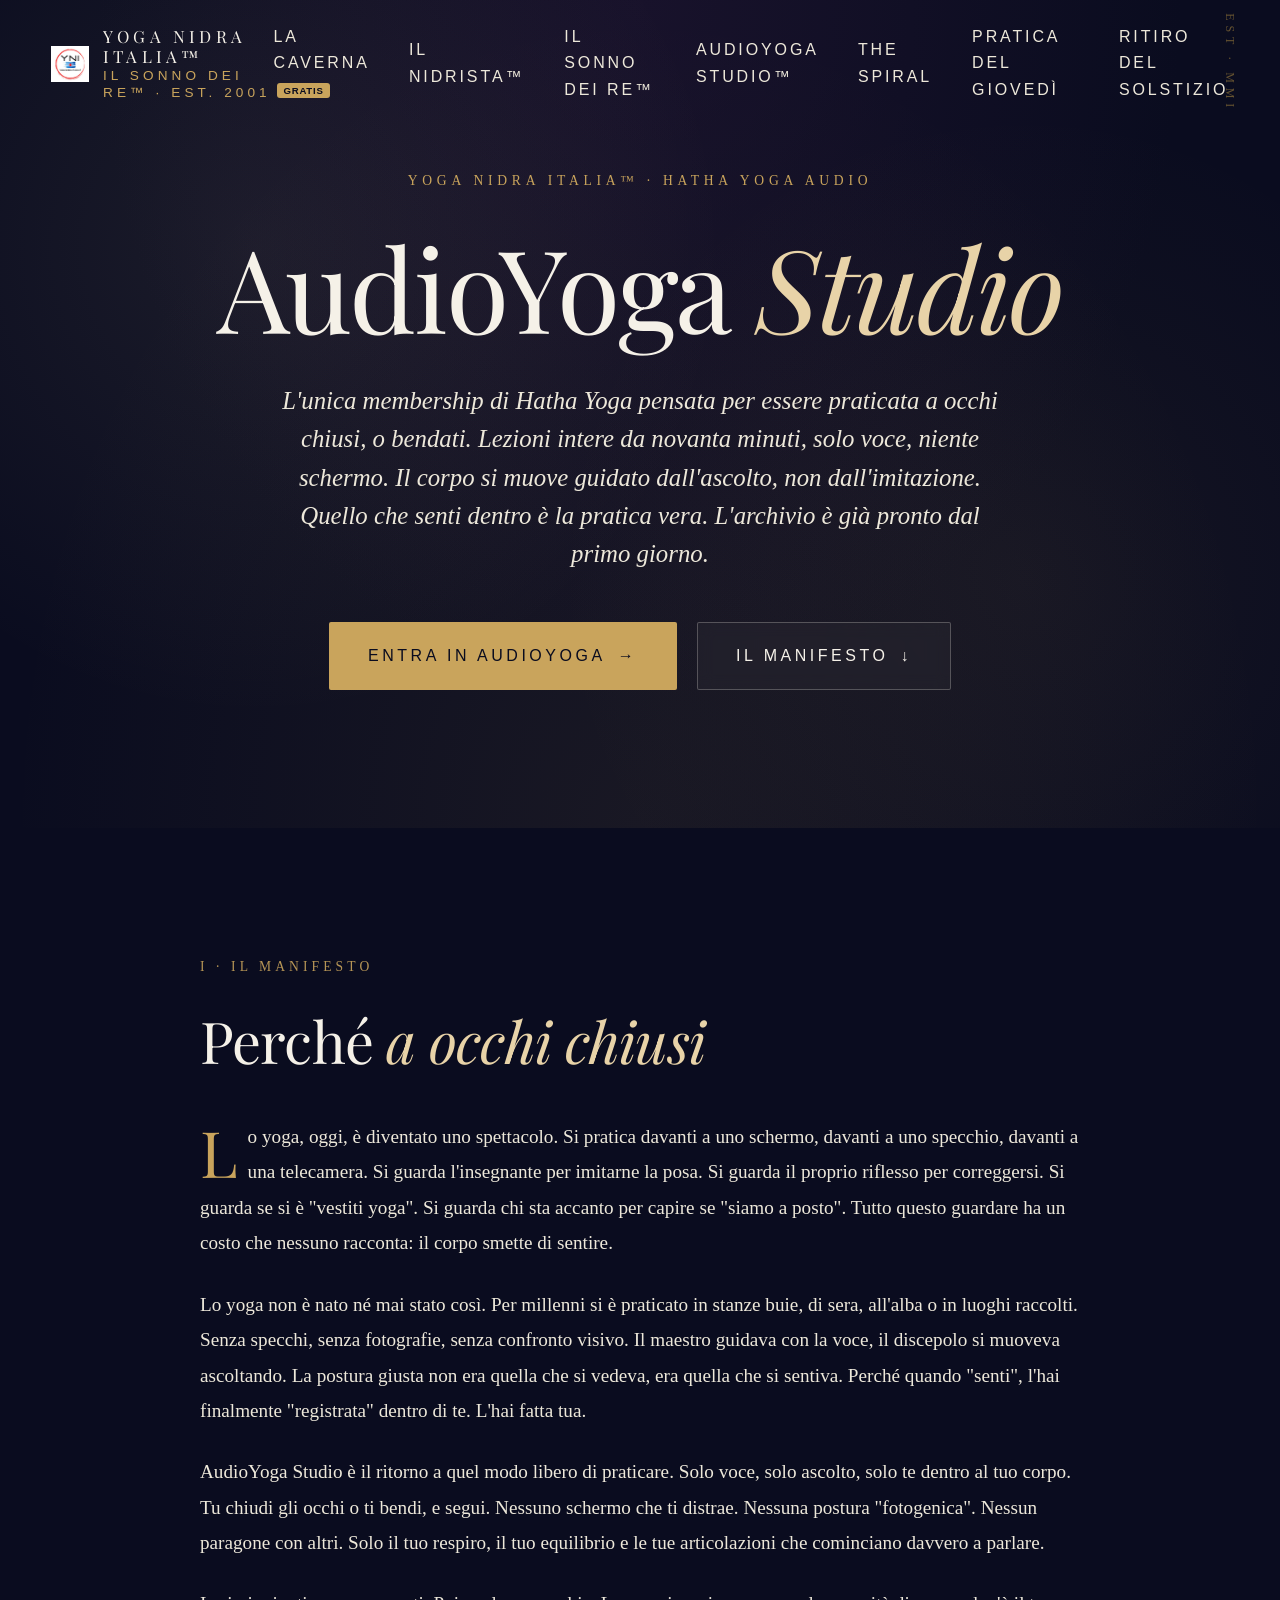
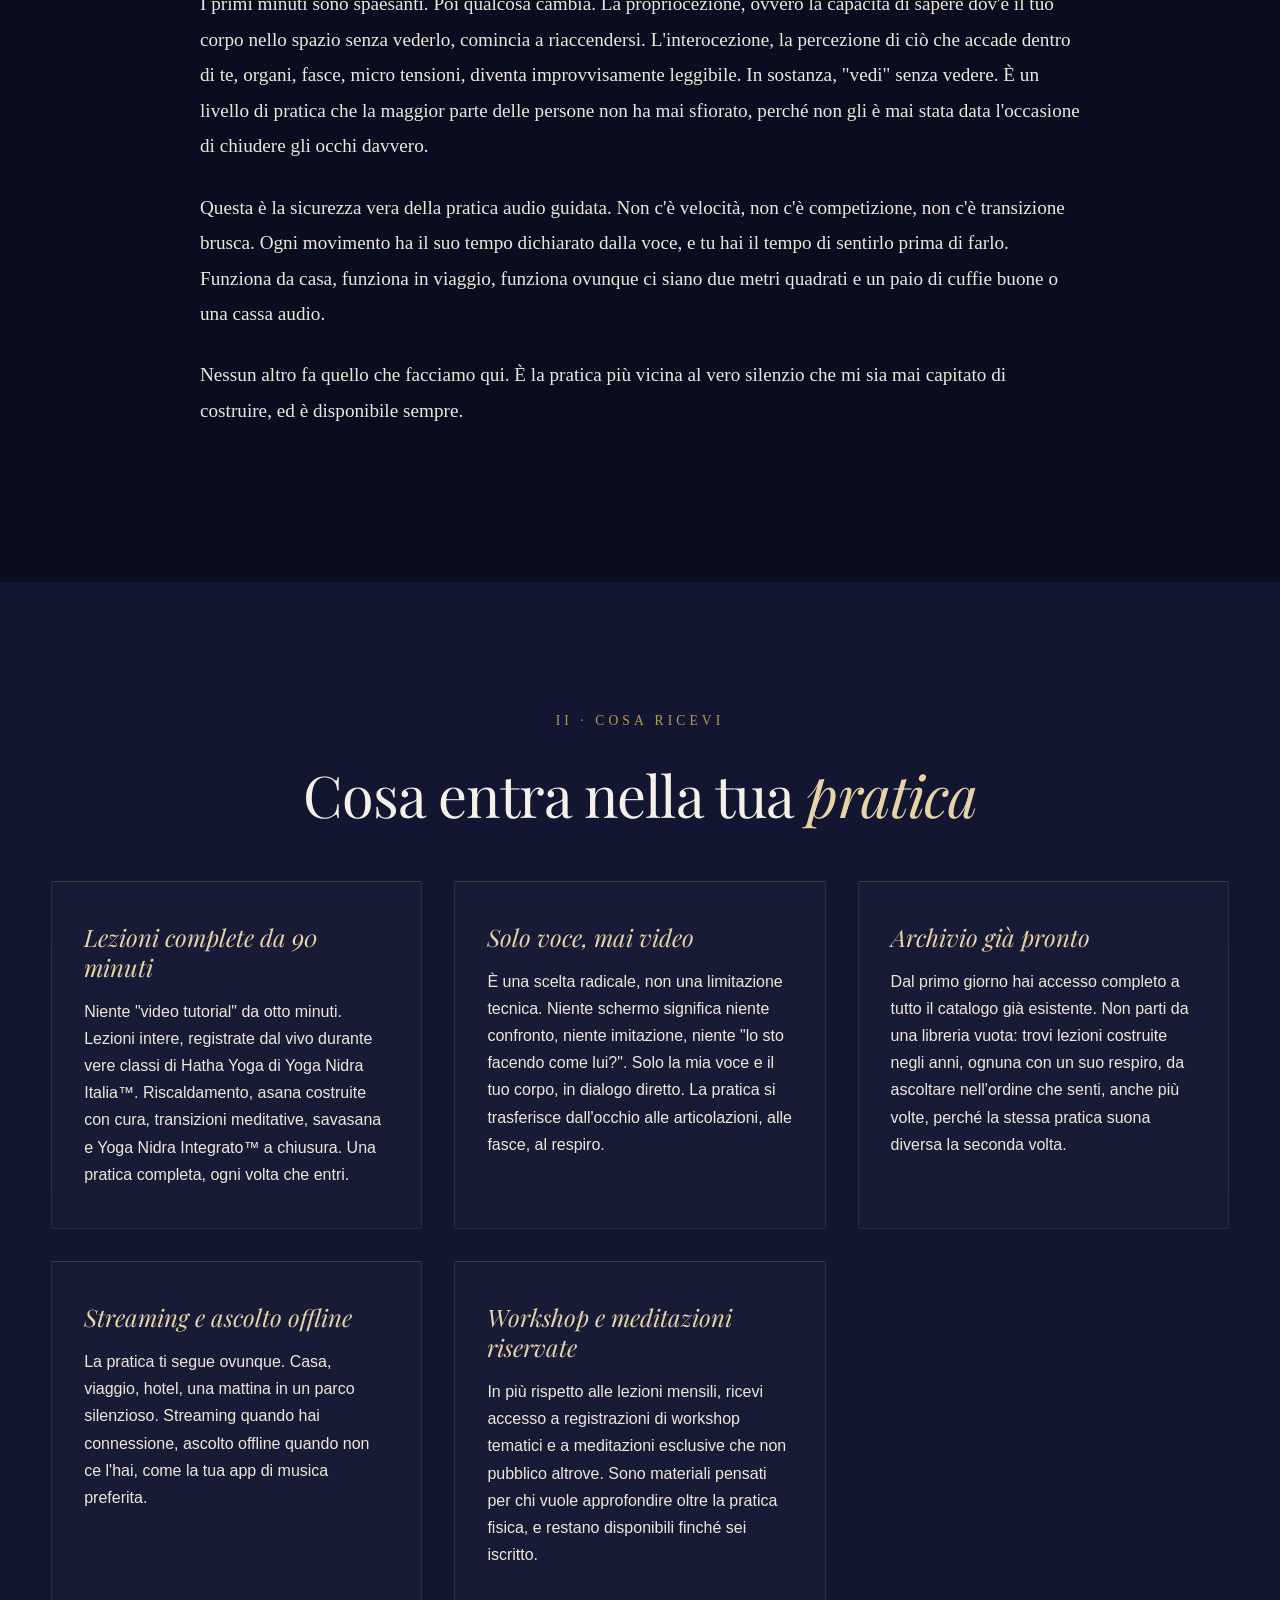
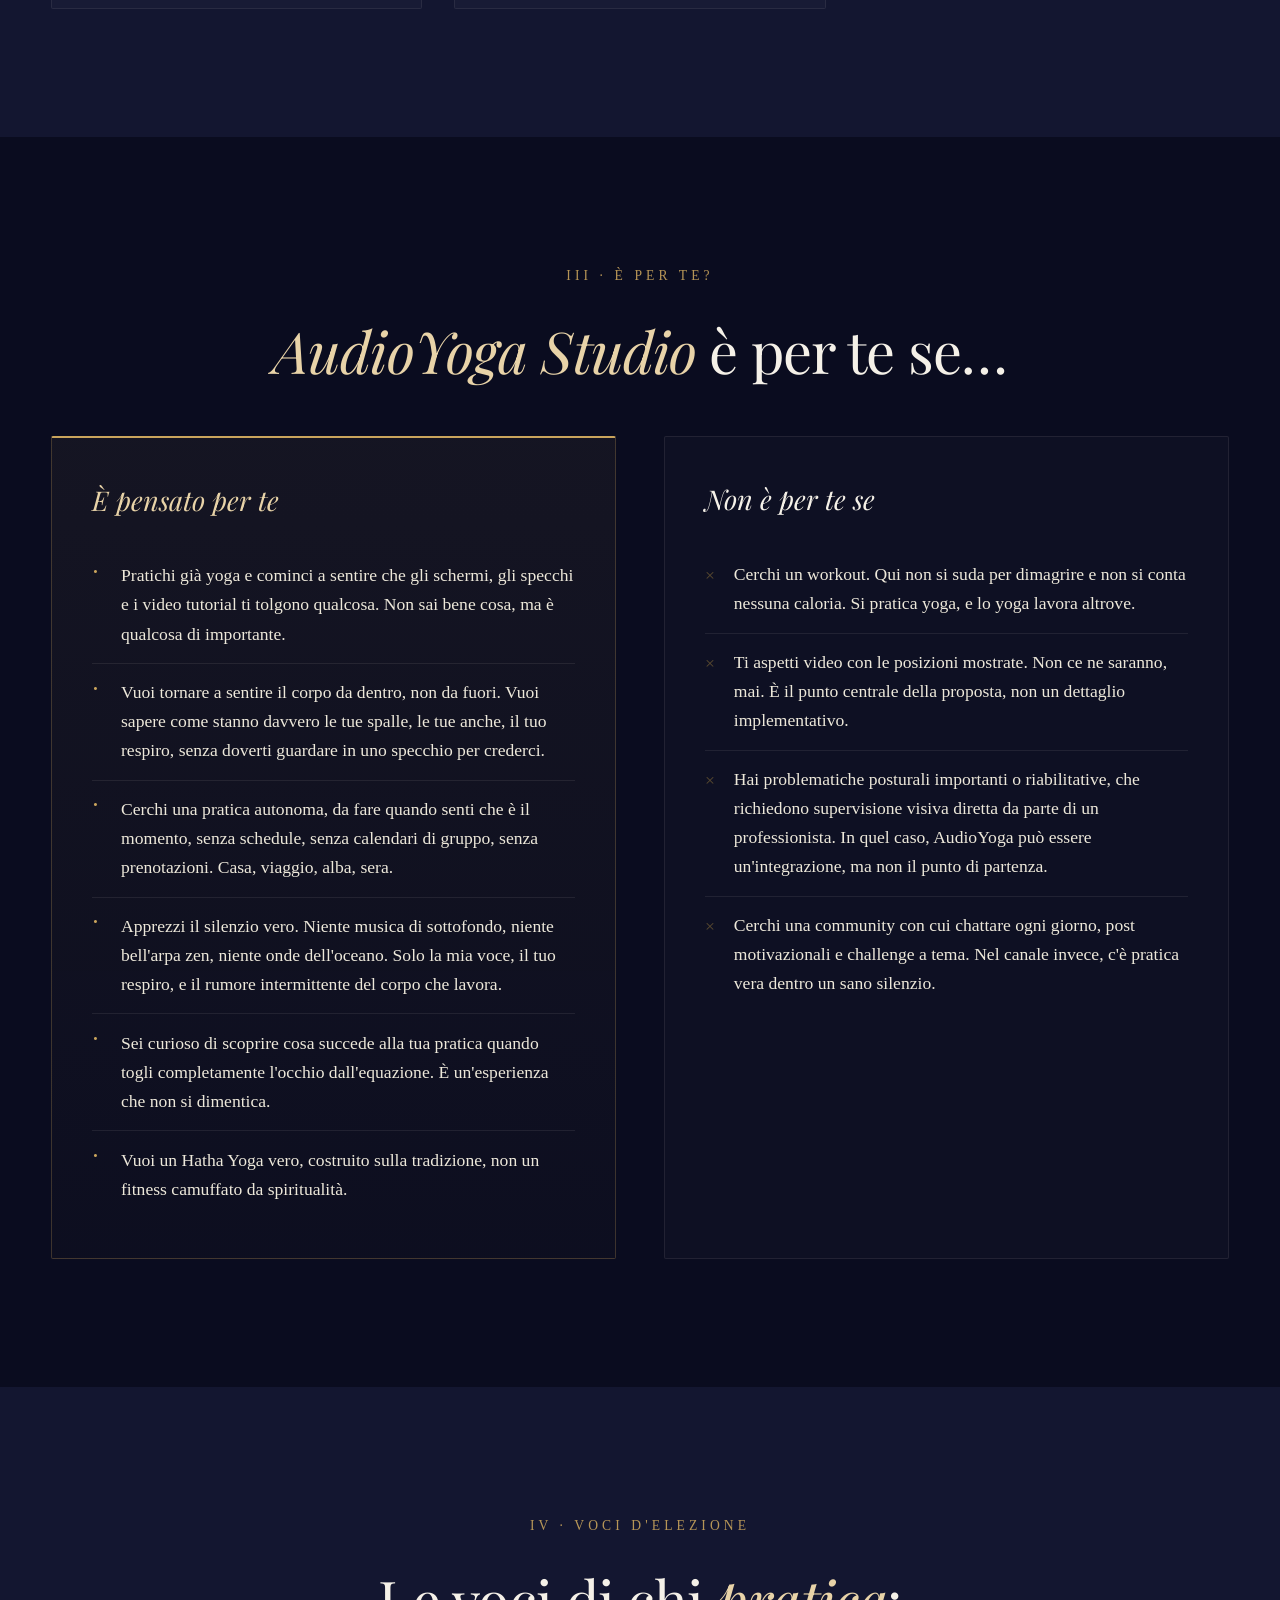
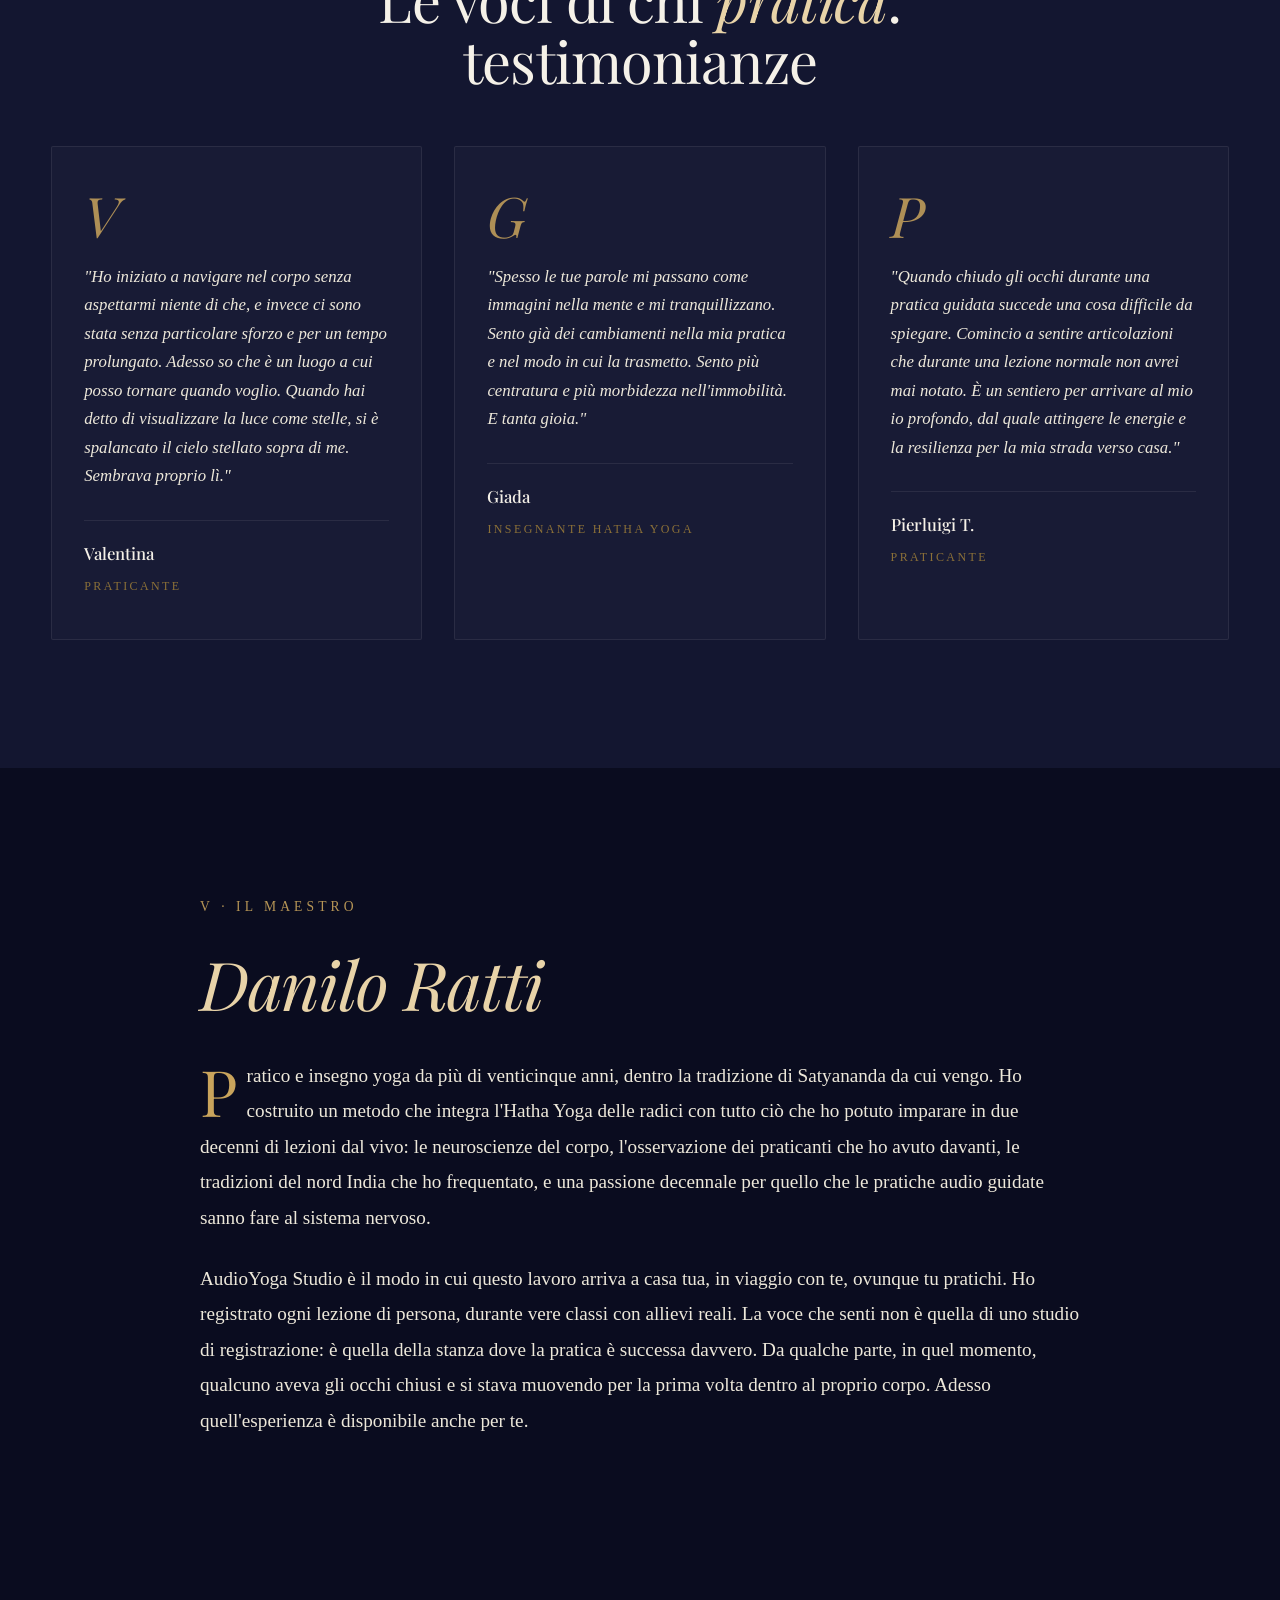
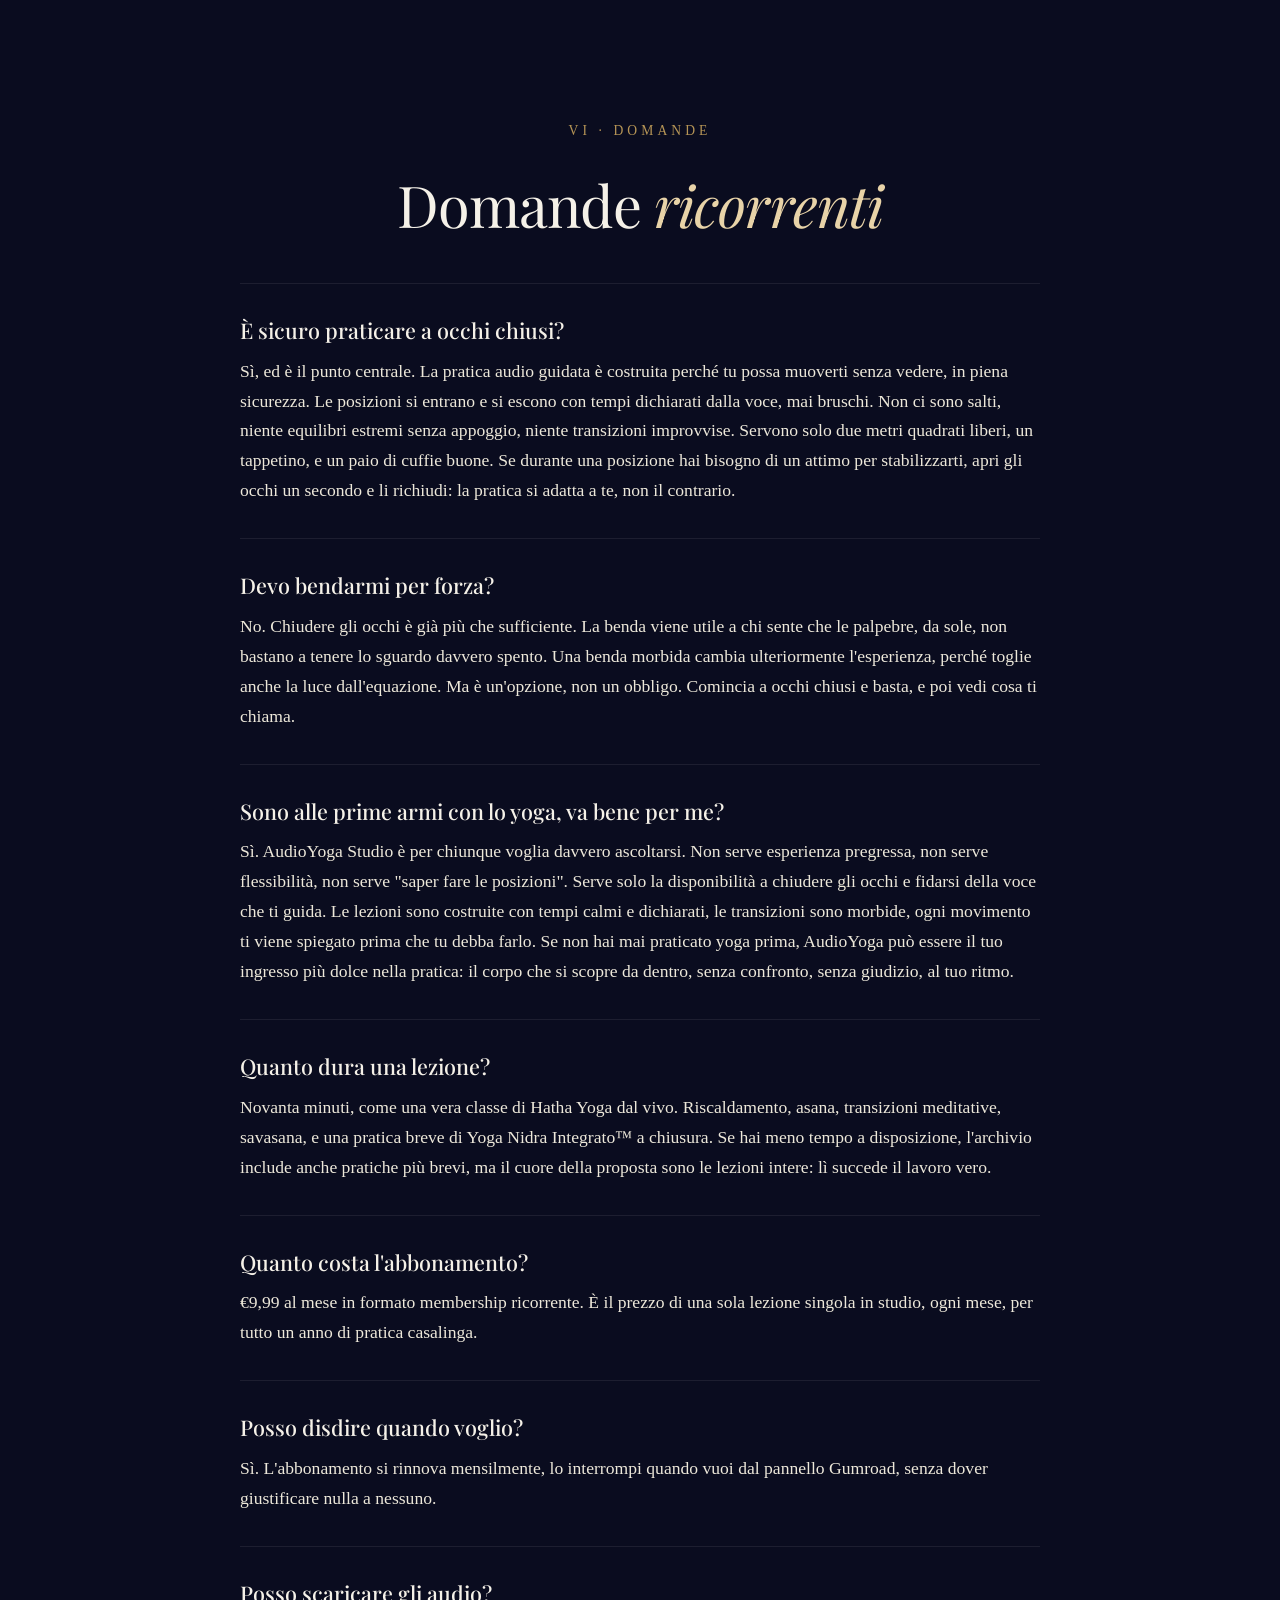
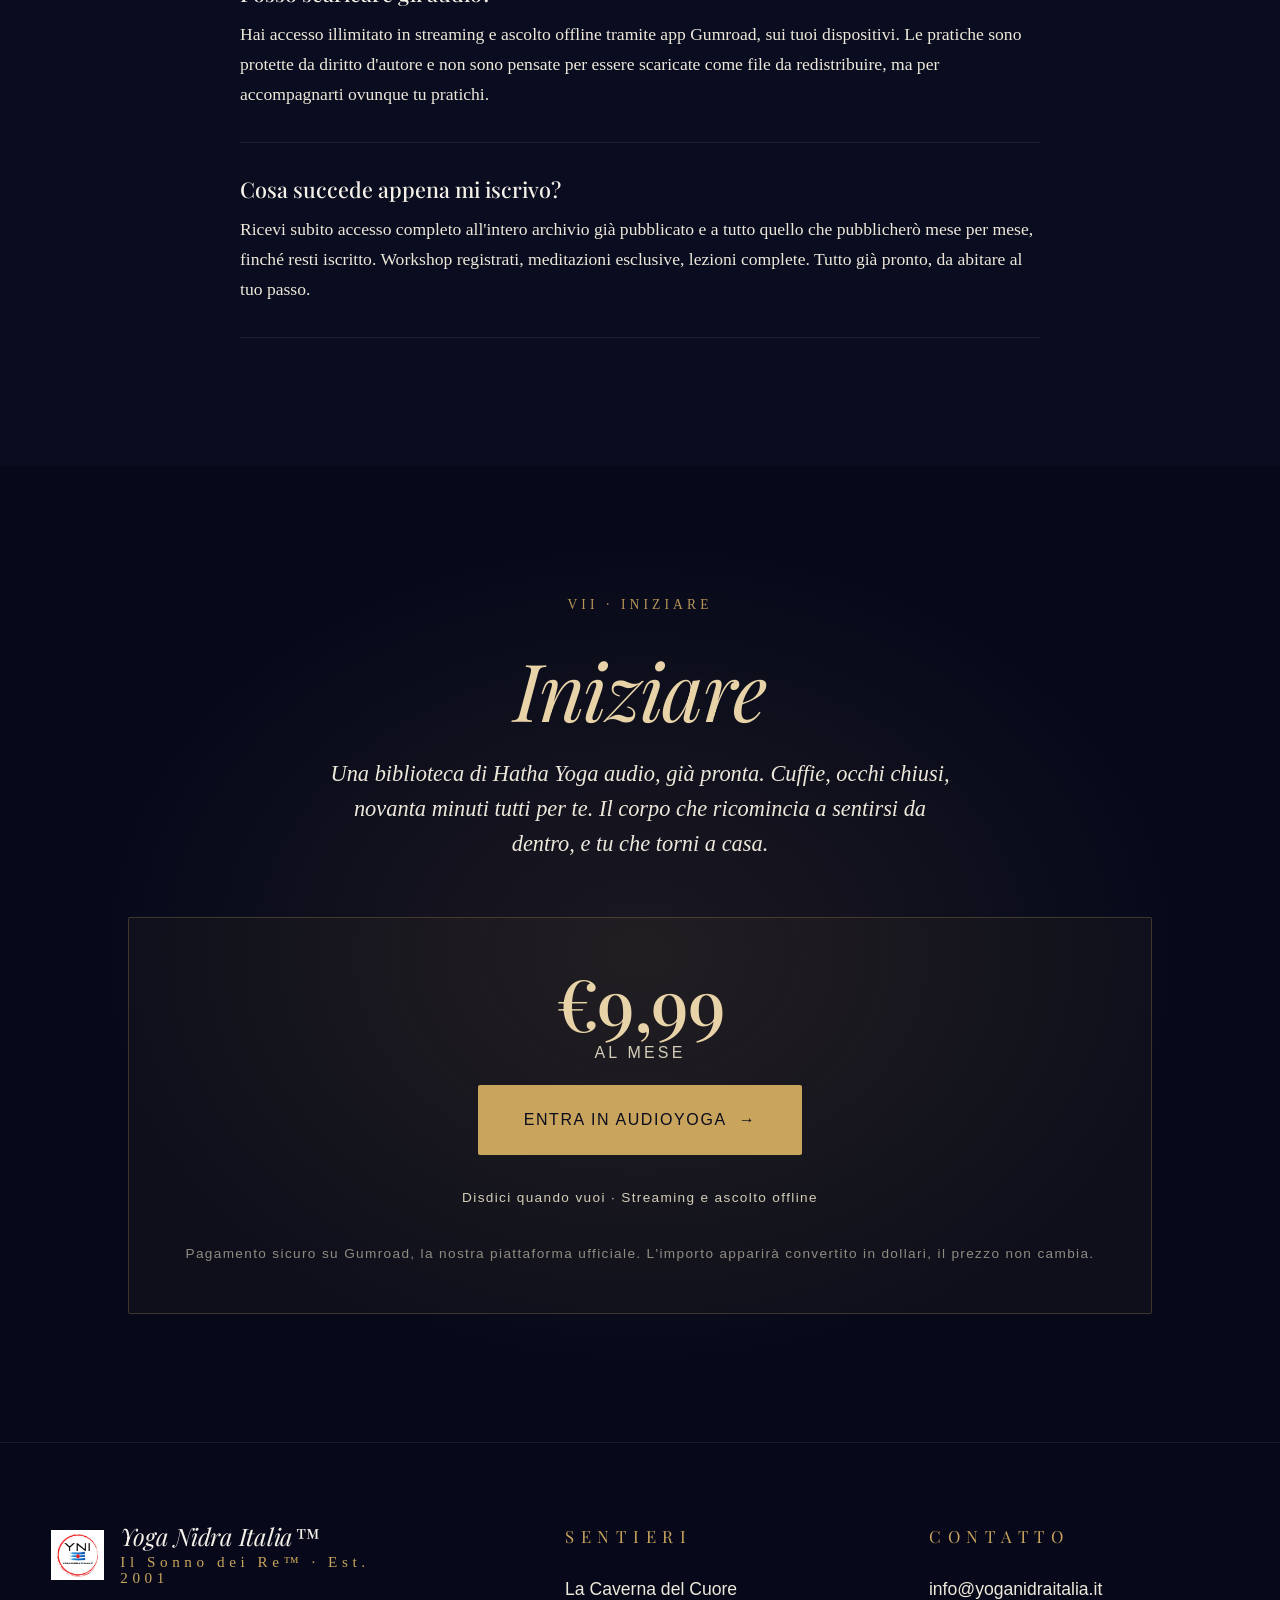
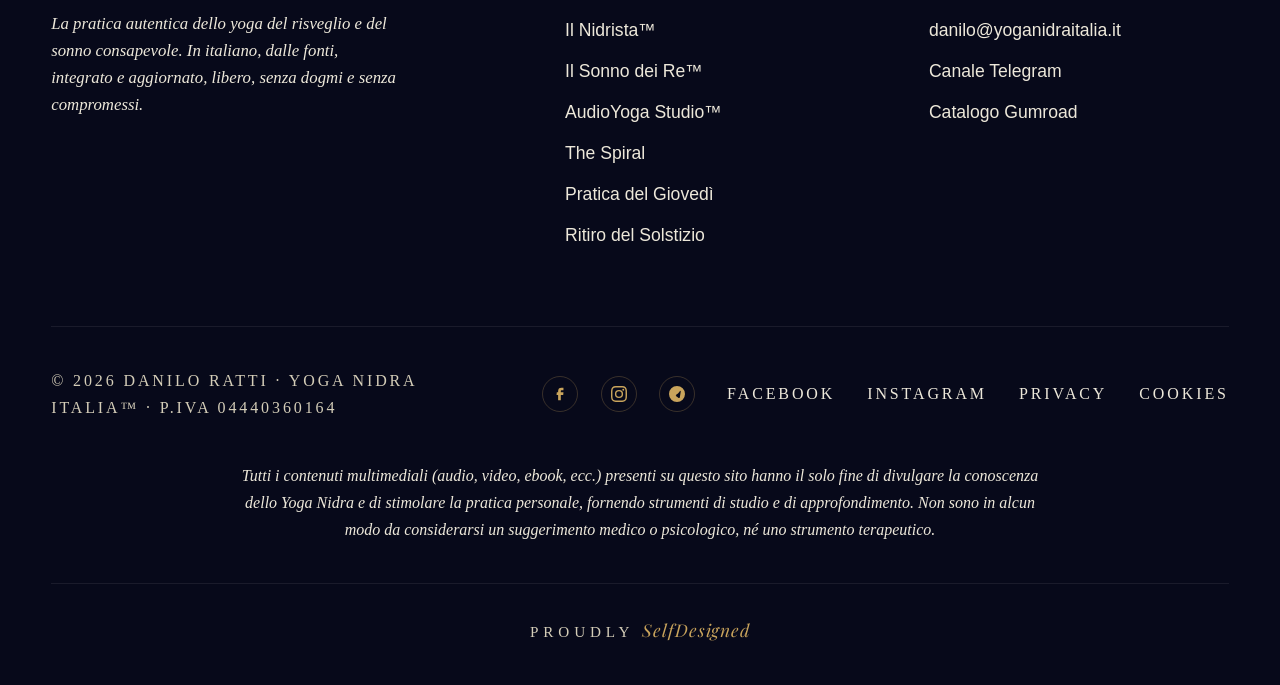
==== audioyoga-studio.html @ 7e9ce7f7 "Importa il sito Yoga Nidra Italia esistente nel repository Aggiunge le 10 pagine HTML, immagini, fon" ====
<!DOCTYPE html>
<html lang="it">
<head>
<meta charset="UTF-8">
<meta name="viewport" content="width=device-width, initial-scale=1.0">
<link rel="stylesheet" href="/fonts/fonts.css">
<link rel="stylesheet" href="/assets/cookieconsent/cookieconsent.css">
<link rel="stylesheet" href="/assets/cookieconsent/cc-branding.css">
<title>AudioYoga Studio · Hatha Yoga a occhi chiusi · Yoga Nidra Italia™</title>
<meta name="description" content="AudioYoga Studio è la membership audio di Hatha Yoga di Yoga Nidra Italia™. Pratica completa di 90 minuti, da fare a occhi chiusi o bendato, con la sola voce di Danilo Ratti a guidarti. €9,99 al mese, disdici quando vuoi. Archivio crescente, ascolto offline.">
<link rel="icon" type="image/png" href="images/logo.png">
<link href="https://fonts.googleapis.com/css2?family=Playfair+Display:ital,wght@0,400;0,500;0,600;0,700;1,400;1,500&family=Manrope:wght@300;400;500;600&display=swap" rel="stylesheet">
<style>
:root {
  --bg-deep: #07091a;
  --bg-base: #0a0c1f;
  --bg-elevated: #131630;
  --bg-card: #181b35;
  --gold: #c9a45c;
  --gold-bright: #e8d3a8;
  --gold-deep: #8b7038;
  --purple-deep: #2d1b3d;
  --text-primary: #f5f1e8;
  --text-muted: #ede8da;
  --text-dim: #d4cdb8;
  --line: rgba(245, 241, 232, 0.08);
  --line-strong: rgba(201, 164, 92, 0.25);

  --font-display: 'Playfair Display', serif;
  --font-serif: 'Cormorant Garamond', serif;
  --font-body: 'Manrope', sans-serif;
  --font-label: 'Italiana', serif;

  --max-width: 1440px;
  --gutter: clamp(1.5rem, 4vw, 4rem);
}

* { margin: 0; padding: 0; box-sizing: border-box; }

html { scroll-behavior: smooth; -webkit-font-smoothing: antialiased; -moz-osx-font-smoothing: grayscale; }

body {
  font-family: var(--font-body);
  background: var(--bg-base);
  color: var(--text-primary);
  font-size: 17px;
  line-height: 1.65;
  overflow-x: hidden;
  font-weight: 300;
}

@media (max-width: 768px) {
  body { font-size: 17px; line-height: 1.7; }
}

::selection { background: var(--gold); color: var(--bg-base); }

img { max-width: 100%; display: block; }
a { color: inherit; text-decoration: none; }

/* ========== TYPOGRAPHY ========== */
.eyebrow {
  font-family: var(--font-label);
  font-size: 1.05rem;
  letter-spacing: 0.4em;
  text-transform: uppercase;
  color: var(--gold);
  font-weight: 400;
}

.display-xxl {
  font-family: var(--font-display);
  font-weight: 400;
  font-size: clamp(3rem, 9vw, 8rem);
  line-height: 0.95;
  letter-spacing: -0.02em;
}

.display-xl {
  font-family: var(--font-display);
  font-weight: 400;
  font-size: clamp(2.5rem, 6vw, 5.5rem);
  line-height: 1;
  letter-spacing: -0.015em;
}

.display-l {
  font-family: var(--font-display);
  font-weight: 400;
  font-size: clamp(2rem, 4.5vw, 3.75rem);
  line-height: 1.05;
  letter-spacing: -0.01em;
}

.serif-quote {
  font-family: var(--font-serif);
  font-weight: 300;
  font-style: italic;
  font-size: clamp(1.5rem, 3vw, 2.25rem);
  line-height: 1.4;
  letter-spacing: 0.005em;
}

.italic { font-style: italic; }

/* ========== NAV ========== */
.nav {
  position: fixed;
  top: 0; left: 0; right: 0;
  z-index: 100;
  padding: 1.5rem var(--gutter);
  display: flex;
  align-items: center;
  justify-content: space-between;
  transition: background 0.4s ease, backdrop-filter 0.4s ease, border-color 0.4s ease;
  border-bottom: 1px solid transparent;
}

.nav.scrolled {
  background: rgba(7, 9, 26, 0.8);
  backdrop-filter: blur(20px);
  -webkit-backdrop-filter: blur(20px);
  border-bottom-color: var(--line);
}

.nav-brand {
  display: flex;
  align-items: center;
  gap: 0.85rem;
}

.nav-brand img { height: 36px; width: auto; }

.nav-brand-text {
  font-family: var(--font-label);
  font-size: 1.05rem;
  letter-spacing: 0.25em;
  text-transform: uppercase;
  color: var(--text-primary);
  line-height: 1.2;
}

.nav-brand-text small {
  font-family: var(--font-body);
  font-size: 0.85rem;
  letter-spacing: 0.3em;
  color: var(--gold);
  display: block;
  margin-top: 2px;
}

.nav-links {
  display: flex;
  gap: 2.5rem;
  align-items: center;
}

.nav-links a {
  font-size: 1rem;
  letter-spacing: 0.18em;
  text-transform: uppercase;
  font-weight: 500;
  color: var(--text-muted);
  transition: color 0.3s ease;
  position: relative;
}

.nav-links a:hover { color: var(--gold); }

.nav-cta {
  font-family: var(--font-body);
  font-size: 1rem;
  letter-spacing: 0.18em;
  text-transform: uppercase;
  font-weight: 500;
  color: var(--bg-base);
  background: var(--gold);
  padding: 0.95rem 1.8rem;
  border-radius: 2px;
  transition: background 0.3s ease, transform 0.3s ease;
}

.nav-cta:hover { background: var(--gold-bright); transform: translateY(-1px); }

@media (max-width: 900px) {
  .nav-links { display: none; }
}

/* ========== HERO ========== */
.hero {
  position: relative;
  min-height: 100vh;
  display: flex;
  align-items: center;
  overflow: hidden;
}

.hero-bg {
  position: absolute;
  inset: 0;
  z-index: 0;
  background:
    radial-gradient(ellipse at 70% 30%, rgba(201, 164, 92, 0.10) 0%, transparent 55%),
    radial-gradient(ellipse at 20% 80%, rgba(139, 112, 56, 0.08) 0%, transparent 50%),
    linear-gradient(180deg, #07091a 0%, #0a0c1f 50%, #07091a 100%);
}

.hero-bg img {
  display: none;
}

.hero-bg::after {
  content: '';
  position: absolute;
  inset: 0;
  background:
    radial-gradient(circle at 50% 100%, rgba(7,9,26,0.4) 0%, transparent 70%);
}

.hero-noise {
  position: absolute;
  inset: 0;
  z-index: 1;
  opacity: 0.05;
  pointer-events: none;
  background-image: url("data:image/svg+xml,%3Csvg viewBox='0 0 200 200' xmlns='http://www.w3.org/2000/svg'%3E%3Cfilter id='noiseFilter'%3E%3CfeTurbulence type='fractalNoise' baseFrequency='0.85' numOctaves='3' stitchTiles='stitch'/%3E%3C/filter%3E%3Crect width='100%25' height='100%25' filter='url(%23noiseFilter)'/%3E%3C/svg%3E");
  mix-blend-mode: overlay;
}

.hero-content {
  position: relative;
  z-index: 2;
  width: 100%;
  max-width: var(--max-width);
  margin: 0 auto;
  padding: 0 var(--gutter);
  display: grid;
  grid-template-columns: 1fr;
  gap: 2rem;
}

.hero-meta {
  display: flex;
  align-items: center;
  gap: 1.5rem;
  margin-bottom: 1.5rem;
  animation: fadeUp 1s ease 0.3s both;
}

.hero-meta .eyebrow { color: var(--gold); }

.hero-meta-line {
  width: 60px;
  height: 1px;
  background: var(--gold);
}

.hero h1 {
  font-family: var(--font-display);
  font-weight: 400;
  font-size: clamp(2.75rem, 8.5vw, 7.5rem);
  line-height: 0.92;
  letter-spacing: -0.02em;
  color: var(--text-primary);
  max-width: 14ch;
  animation: fadeUp 1.1s ease 0.5s both;
}

.hero h1 em {
  font-family: var(--font-display);
  font-style: italic;
  font-weight: 400;
  color: var(--gold-bright);
}

.hero-tagline {
  font-family: var(--font-serif);
  font-style: italic;
  font-weight: 300;
  font-size: clamp(1.15rem, 2vw, 1.5rem);
  color: var(--text-muted);
  max-width: 38ch;
  margin-top: 2rem;
  line-height: 1.5;
  animation: fadeUp 1.1s ease 0.8s both;
}

.hero-actions {
  display: flex;
  gap: 1.25rem;
  margin-top: 3rem;
  flex-wrap: wrap;
  animation: fadeUp 1.1s ease 1.1s both;
}

.btn {
  display: inline-flex;
  align-items: center;
  gap: 0.75rem;
  padding: 1.25rem 2.4rem;
  font-family: var(--font-body);
  font-size: 1rem;
  letter-spacing: 0.22em;
  text-transform: uppercase;
  font-weight: 500;
  border: 1px solid transparent;
  border-radius: 2px;
  transition: all 0.4s cubic-bezier(0.4, 0, 0.2, 1);
  cursor: pointer;
}

.btn-primary {
  background: var(--gold);
  color: var(--bg-base);
}

.btn-primary:hover {
  background: var(--gold-bright);
  transform: translateY(-2px);
  box-shadow: 0 12px 30px -10px rgba(201, 164, 92, 0.5);
}

.btn-ghost {
  border-color: rgba(245, 241, 232, 0.25);
  color: var(--text-primary);
  background: rgba(245, 241, 232, 0.03);
  backdrop-filter: blur(8px);
}

.btn-ghost:hover {
  border-color: var(--gold);
  color: var(--gold);
  background: rgba(201, 164, 92, 0.05);
}

.btn .arrow { display: inline-block; transition: transform 0.3s ease; }
.btn:hover .arrow { transform: translateX(4px); }

.hero-scroll {
  position: absolute;
  bottom: 2rem;
  left: 50%;
  transform: translateX(-50%);
  z-index: 2;
  text-align: center;
  animation: fadeIn 1s ease 1.5s both;
}

.hero-scroll-text {
  font-family: var(--font-label);
  font-size: 1rem;
  letter-spacing: 0.4em;
  color: var(--text-dim);
  text-transform: uppercase;
  margin-bottom: 1rem;
}

.hero-scroll-line {
  width: 1px;
  height: 50px;
  margin: 0 auto;
  background: linear-gradient(180deg, var(--gold), transparent);
  animation: scrollLine 2s ease-in-out infinite;
}

@keyframes scrollLine {
  0%, 100% { transform: scaleY(1); transform-origin: top; }
  50% { transform: scaleY(0.3); transform-origin: top; }
}

.hero-corner-mark {
  position: absolute;
  top: 50%;
  right: var(--gutter);
  transform: translateY(-50%) rotate(90deg);
  transform-origin: right center;
  font-family: var(--font-label);
  font-size: 1rem;
  letter-spacing: 0.5em;
  color: var(--gold);
  text-transform: uppercase;
  opacity: 0.7;
  z-index: 2;
}

@media (max-width: 768px) {
  .hero-corner-mark { display: none; }
}

/* ========== ANIMATIONS ========== */
@keyframes fadeUp {
  from { opacity: 0; transform: translateY(30px); }
  to { opacity: 1; transform: translateY(0); }
}
@keyframes fadeIn {
  from { opacity: 0; }
  to { opacity: 1; }
}

.reveal { opacity: 0; transform: translateY(40px); transition: opacity 1s ease, transform 1s ease; }
.reveal.visible { opacity: 1; transform: translateY(0); }

/* ========== SECTION BASE ========== */
section { padding: clamp(5rem, 10vw, 9rem) var(--gutter); position: relative; }
.container { max-width: var(--max-width); margin: 0 auto; }

.section-header {
  display: flex;
  align-items: baseline;
  justify-content: space-between;
  gap: 2rem;
  margin-bottom: clamp(3rem, 5vw, 5rem);
  flex-wrap: wrap;
}

.section-number {
  font-family: var(--font-label);
  font-size: 1.1rem;
  letter-spacing: 0.5em;
  color: var(--gold);
  text-transform: uppercase;
}

/* ========== MANIFESTO ========== */
.manifesto {
  background: var(--bg-base);
  position: relative;
}

.manifesto::before {
  content: '';
  position: absolute;
  top: 0;
  left: var(--gutter);
  right: var(--gutter);
  height: 1px;
  background: var(--line);
}

.manifesto-grid {
  display: grid;
  grid-template-columns: 1fr 2fr;
  gap: 4rem;
  align-items: start;
}

.manifesto-meta {
  position: sticky;
  top: 6rem;
}

.manifesto-meta .eyebrow { display: block; margin-bottom: 1.5rem; }

.manifesto-meta-title {
  font-family: var(--font-serif);
  font-style: italic;
  font-weight: 300;
  font-size: 1.25rem;
  color: var(--text-muted);
  line-height: 1.5;
}

.manifesto-text p {
  font-family: var(--font-display);
  font-weight: 400;
  font-size: clamp(1.5rem, 3vw, 2.5rem);
  line-height: 1.3;
  letter-spacing: -0.005em;
  margin-bottom: 1.5em;
  color: var(--text-primary);
}

.manifesto-text p em {
  font-style: italic;
  color: var(--gold-bright);
}

.manifesto-text p:last-child { margin-bottom: 0; }

.manifesto-attribution {
  margin-top: 3rem;
  display: flex;
  align-items: center;
  gap: 1rem;
}

.manifesto-attribution-line {
  width: 40px;
  height: 1px;
  background: var(--gold);
}

.manifesto-attribution-text {
  font-family: var(--font-label);
  font-size: 1.05rem;
  letter-spacing: 0.3em;
  text-transform: uppercase;
  color: var(--text-muted);
}

@media (max-width: 900px) {
  .manifesto-grid { grid-template-columns: 1fr; gap: 2rem; }
  .manifesto-meta { position: static; }
}

/* ========== NUMBERS ========== */
.numbers {
  background: linear-gradient(180deg, var(--bg-base) 0%, var(--bg-deep) 100%);
  padding-top: clamp(3rem, 6vw, 5rem);
  padding-bottom: clamp(3rem, 6vw, 5rem);
}

.numbers-grid {
  display: grid;
  grid-template-columns: repeat(4, 1fr);
  gap: 0;
  border-top: 1px solid var(--line);
  border-bottom: 1px solid var(--line);
}

.number-cell {
  padding: 3rem 1.5rem;
  text-align: center;
  border-right: 1px solid var(--line);
  position: relative;
  transition: background 0.4s ease;
}

.number-cell:last-child { border-right: none; }
.number-cell:hover { background: rgba(201, 164, 92, 0.03); }

.number-value {
  font-family: var(--font-display);
  font-weight: 400;
  font-size: clamp(2.5rem, 5vw, 4rem);
  line-height: 1;
  color: var(--gold-bright);
  margin-bottom: 0.75rem;
  letter-spacing: -0.02em;
}

.number-value sup {
  font-size: 0.4em;
  vertical-align: super;
  color: var(--gold);
  font-style: italic;
}

.number-label {
  font-family: var(--font-label);
  font-size: 2.1rem;
  letter-spacing: 0.15em;
  text-transform: uppercase;
  color: var(--text-muted);
  line-height: 1.2;
}

@media (max-width: 768px) {
  .numbers-grid { grid-template-columns: repeat(2, 1fr); }
  .number-cell:nth-child(2) { border-right: none; }
  .number-cell:nth-child(1), .number-cell:nth-child(2) { border-bottom: 1px solid var(--line); }
}

/* ========== GALLERY BENTO ========== */
.gallery {
  background: var(--bg-deep);
}

.gallery-grid {
  display: grid;
  grid-template-columns: repeat(6, 1fr);
  grid-auto-rows: 220px;
  gap: 1rem;
}

.gallery-item {
  position: relative;
  overflow: hidden;
  background: var(--bg-elevated);
  cursor: pointer;
  transition: transform 0.6s cubic-bezier(0.16, 1, 0.3, 1);
}

.gallery-item img {
  width: 100%;
  height: 100%;
  object-fit: cover;
  object-position: center 35%;
  transition: transform 1s cubic-bezier(0.16, 1, 0.3, 1), filter 0.6s ease;
  filter: grayscale(40%) brightness(0.85);
}

.gallery-item::after {
  content: '';
  position: absolute;
  inset: 0;
  background: linear-gradient(180deg, transparent 50%, rgba(7,9,26,0.6) 100%);
  opacity: 0.5;
  transition: opacity 0.5s ease;
}

.gallery-item:hover img {
  transform: scale(1.08);
  filter: grayscale(0%) brightness(1);
}

.gallery-item:hover::after { opacity: 0; }

.gallery-item-1 { grid-column: span 4; grid-row: span 2; }
.gallery-item-2 { grid-column: span 2; grid-row: span 1; }
.gallery-item-3 { grid-column: span 2; grid-row: span 1; }
.gallery-item-4 { grid-column: span 2; grid-row: span 2; }
.gallery-item-5 { grid-column: span 2; grid-row: span 1; }
.gallery-item-6 { grid-column: span 2; grid-row: span 1; }

.gallery-caption {
  position: absolute;
  bottom: 1.5rem;
  left: 1.5rem;
  z-index: 2;
  font-family: var(--font-label);
  font-size: 1rem;
  letter-spacing: 0.4em;
  text-transform: uppercase;
  color: var(--gold-bright);
  opacity: 0;
  transform: translateY(10px);
  transition: opacity 0.5s ease, transform 0.5s ease;
}

.gallery-item:hover .gallery-caption { opacity: 1; transform: translateY(0); }

@media (max-width: 900px) {
  .gallery-grid { grid-template-columns: repeat(2, 1fr); grid-auto-rows: 180px; }
  .gallery-item-1 { grid-column: span 2; grid-row: span 2; }
  .gallery-item-2, .gallery-item-3, .gallery-item-4, .gallery-item-5, .gallery-item-6 { grid-column: span 1; grid-row: span 1; }
}

/* ========== SENTIERI (Products) ========== */
.sentieri {
  background: var(--bg-base);
  position: relative;
}

.sentieri-intro {
  display: grid;
  grid-template-columns: 1fr 1fr;
  gap: 4rem;
  margin-bottom: 6rem;
  align-items: end;
}

.sentieri-intro h2 {
  font-family: var(--font-display);
  font-weight: 400;
  font-size: clamp(2.5rem, 5.5vw, 4.5rem);
  line-height: 1;
  letter-spacing: -0.015em;
}

.sentieri-intro h2 em {
  font-style: italic;
  color: var(--gold-bright);
}

.sentieri-intro-text {
  font-family: var(--font-serif);
  font-size: 1.15rem;
  font-weight: 300;
  font-style: italic;
  line-height: 1.6;
  color: var(--text-muted);
  max-width: 50ch;
}

@media (max-width: 900px) {
  .sentieri-intro { grid-template-columns: 1fr; gap: 2rem; }
}

.sentiero {
  display: grid;
  grid-template-columns: 1fr 1fr;
  gap: 4rem;
  margin-bottom: 5rem;
  align-items: center;
  padding: 3rem 0;
  border-top: 1px solid var(--line);
}

.sentiero:last-of-type { border-bottom: 1px solid var(--line); margin-bottom: 0; }

.sentiero.reverse { direction: rtl; }
.sentiero.reverse > * { direction: ltr; }

.sentiero-visual {
  position: relative;
  aspect-ratio: 4/3;
  overflow: hidden;
  background: var(--bg-elevated);
}

.sentiero-visual img {
  width: 100%;
  height: 100%;
  object-fit: cover;
  object-position: center 35%;
  filter: brightness(0.9) contrast(1.1);
  transition: transform 1s ease;
}

.sentiero:hover .sentiero-visual img { transform: scale(1.05); }

.sentiero-visual::before {
  content: '';
  position: absolute;
  inset: 0;
  background: linear-gradient(180deg, transparent 60%, rgba(7,9,26,0.3) 100%);
  z-index: 1;
}

.sentiero-number-badge {
  position: absolute;
  top: 2rem;
  left: 2rem;
  z-index: 2;
  font-family: var(--font-display);
  font-style: italic;
  font-size: 4rem;
  color: var(--gold-bright);
  line-height: 1;
  text-shadow: 0 4px 20px rgba(0,0,0,0.5);
}

.sentiero-content .eyebrow {
  display: block;
  margin-bottom: 1.5rem;
}

.sentiero-content h3 {
  font-family: var(--font-display);
  font-weight: 400;
  font-size: clamp(2rem, 4vw, 3.25rem);
  line-height: 1.05;
  margin-bottom: 0.5rem;
  letter-spacing: -0.015em;
}

.sentiero-content h3 em {
  font-style: italic;
  color: var(--gold-bright);
}

.sentiero-subtitle {
  font-family: var(--font-serif);
  font-style: italic;
  font-weight: 300;
  font-size: 1.15rem;
  color: var(--gold);
  margin-bottom: 2rem;
}

.sentiero-description {
  font-family: var(--font-body);
  font-size: 1.05rem;
  line-height: 1.7;
  color: var(--text-primary);
  margin-bottom: 2rem;
  font-weight: 300;
}

.sentiero-features {
  list-style: none;
  margin-bottom: 2.5rem;
  border-top: 1px solid var(--line);
}

.sentiero-features li {
  padding: 1rem 0;
  border-bottom: 1px solid var(--line);
  font-size: 1.1rem;
  color: var(--text-muted);
  display: flex;
  align-items: flex-start;
  gap: 1rem;
  font-weight: 300;
  line-height: 1.55;
}

.sentiero-features li::before {
  content: '';
  display: inline-block;
  width: 6px;
  height: 6px;
  border-radius: 50%;
  background: var(--gold);
  flex-shrink: 0;
  margin-top: 0.6rem;
}

.sentiero-price-row {
  display: flex;
  align-items: center;
  gap: 2rem;
  margin-bottom: 2rem;
  flex-wrap: wrap;
}

.sentiero-price {
  font-family: var(--font-display);
  font-size: 2rem;
  font-weight: 400;
  color: var(--gold-bright);
  line-height: 1;
}

.sentiero-price small {
  font-family: var(--font-body);
  font-size: 1rem;
  letter-spacing: 0.2em;
  text-transform: uppercase;
  color: var(--text-muted);
  margin-left: 0.5rem;
  font-weight: 400;
}

@media (max-width: 900px) {
  .sentiero { grid-template-columns: 1fr; gap: 2rem; }
  .sentiero.reverse { direction: ltr; }
}

/* ========== MAESTRO ========== */
.maestro {
  background: var(--bg-deep);
  position: relative;
  overflow: hidden;
}

.maestro::before {
  content: 'IL MAESTRO';
  position: absolute;
  top: 50%;
  left: 50%;
  transform: translate(-50%, -50%);
  font-family: var(--font-display);
  font-style: italic;
  font-size: clamp(8rem, 22vw, 22rem);
  font-weight: 400;
  color: rgba(201, 164, 92, 0.025);
  letter-spacing: -0.02em;
  pointer-events: none;
  white-space: nowrap;
  z-index: 0;
}

.maestro-grid {
  display: grid;
  grid-template-columns: 1fr 1.2fr;
  gap: 5rem;
  align-items: center;
  position: relative;
  z-index: 1;
}

.maestro-image {
  aspect-ratio: 4/3;
  overflow: hidden;
  position: relative;
  background: var(--bg-elevated);
}

.maestro-image img {
  width: 100%;
  height: 100%;
  object-fit: cover;
  object-position: center 30%;
  filter: contrast(1.05) brightness(0.95);
}

.maestro-image::before {
  content: '';
  position: absolute;
  inset: 0;
  border: 1px solid var(--line-strong);
  z-index: 2;
  pointer-events: none;
  margin: 1rem;
}

.maestro-content .eyebrow { display: block; margin-bottom: 1.5rem; }

.maestro-content h2 {
  font-family: var(--font-display);
  font-weight: 400;
  font-size: clamp(2.5rem, 5vw, 4.25rem);
  line-height: 1;
  letter-spacing: -0.015em;
  margin-bottom: 1rem;
}

.maestro-content h2 em {
  font-style: italic;
  color: var(--gold-bright);
}

.maestro-role {
  font-family: var(--font-serif);
  font-style: italic;
  font-size: 1.25rem;
  color: var(--gold);
  margin-bottom: 2.5rem;
  font-weight: 300;
}

.maestro-content p {
  font-size: 1.05rem;
  line-height: 1.75;
  color: var(--text-primary);
  margin-bottom: 1.25rem;
  font-weight: 300;
  max-width: 55ch;
}

.maestro-content p:last-of-type { margin-bottom: 2.5rem; }

.maestro-quote {
  border-left: 1px solid var(--gold);
  padding-left: 1.5rem;
  margin: 2.5rem 0;
}

.maestro-quote p {
  font-family: var(--font-serif);
  font-style: italic;
  font-size: 1.35rem;
  color: var(--gold-bright);
  margin: 0 !important;
  line-height: 1.5;
  font-weight: 300;
}

@media (max-width: 900px) {
  .maestro-grid { grid-template-columns: 1fr; gap: 2.5rem; }
}

/* ========== TESTIMONIALS / VOCI ========== */
.voci {
  background: var(--bg-base);
  position: relative;
}

.voci-intro {
  text-align: center;
  max-width: 60ch;
  margin: 0 auto 5rem;
}

.voci-intro .eyebrow { display: block; margin-bottom: 1rem; }

.voci-intro h2 {
  font-family: var(--font-display);
  font-weight: 400;
  font-size: clamp(2.5rem, 5vw, 4.25rem);
  line-height: 1;
  letter-spacing: -0.015em;
  margin-bottom: 1.5rem;
}

.voci-intro h2 em { font-style: italic; color: var(--gold-bright); }

.voci-intro-text {
  font-family: var(--font-serif);
  font-style: italic;
  font-size: 1.15rem;
  color: var(--text-muted);
  font-weight: 300;
  line-height: 1.6;
}

.voci-grid {
  display: grid;
  grid-template-columns: repeat(2, 1fr);
  gap: 2rem;
}

.voce-card {
  background: var(--bg-card);
  padding: 3rem;
  position: relative;
  border: 1px solid var(--line);
  transition: border-color 0.4s ease, transform 0.4s ease;
  display: flex;
  flex-direction: column;
}

.voce-card:hover {
  border-color: var(--line-strong);
  transform: translateY(-4px);
}

.voce-card::before {
  content: '"';
  position: absolute;
  top: 1.5rem;
  left: 2rem;
  font-family: var(--font-display);
  font-style: italic;
  font-size: 5rem;
  color: var(--gold);
  line-height: 1;
  opacity: 0.4;
}

.voce-text {
  font-family: var(--font-serif);
  font-style: italic;
  font-size: 1.15rem;
  line-height: 1.65;
  color: var(--text-primary);
  font-weight: 300;
  margin-top: 2rem;
  margin-bottom: 2rem;
  flex-grow: 1;
}

.voce-text mark {
  background: transparent;
  color: var(--gold-bright);
  font-weight: 400;
}

.voce-attribution {
  display: flex;
  align-items: center;
  gap: 1rem;
  padding-top: 1.5rem;
  border-top: 1px solid var(--line);
}

.voce-initial {
  width: 40px;
  height: 40px;
  border-radius: 50%;
  background: linear-gradient(135deg, var(--gold) 0%, var(--gold-deep) 100%);
  display: flex;
  align-items: center;
  justify-content: center;
  color: var(--bg-base);
  font-family: var(--font-display);
  font-weight: 400;
  font-size: 1.1rem;
  flex-shrink: 0;
}

.voce-name {
  font-family: var(--font-display);
  font-style: italic;
  font-weight: 400;
  font-size: 1.1rem;
  color: var(--text-primary);
}

.voce-detail {
  font-family: var(--font-label);
  font-size: 0.95rem;
  letter-spacing: 0.3em;
  text-transform: uppercase;
  color: var(--text-muted);
  margin-top: 0.25rem;
}

.voce-card-featured {
  grid-column: 1 / -1;
  background: linear-gradient(135deg, var(--bg-card) 0%, rgba(201, 164, 92, 0.06) 100%);
  border-color: var(--line-strong);
  padding: clamp(2.5rem, 5vw, 4rem);
  position: relative;
}

.voce-card-featured::before {
  font-size: 7rem;
  opacity: 0.5;
  top: 1rem;
}

.voce-card-featured .voce-text {
  font-size: clamp(1.2rem, 1.7vw, 1.5rem);
  line-height: 1.55;
}

.voce-card-featured .voce-initial {
  width: 52px;
  height: 52px;
  font-size: 1.4rem;
}

.voce-card-featured .voce-name { font-size: 1.3rem; }

.voce-card-tag {
  font-family: var(--font-label);
  font-size: 1rem;
  letter-spacing: 0.45em;
  text-transform: uppercase;
  color: var(--gold);
  margin-bottom: 2rem;
  display: inline-flex;
  align-items: center;
  gap: 1rem;
}

.voce-card-tag::before {
  content: '';
  width: 36px;
  height: 1px;
  background: var(--gold);
}

@media (max-width: 768px) {
  .voci-grid { grid-template-columns: 1fr; }
  .voce-card { padding: 2rem; }
}

/* ========== LIBRO ========== */
.libro {
  background: var(--bg-deep);
}

.libro-grid {
  display: grid;
  grid-template-columns: 1fr 1fr;
  gap: 5rem;
  align-items: center;
}

.libro-cover {
  position: relative;
  perspective: 1500px;
}

.libro-cover-inner {
  background: linear-gradient(135deg, #1a1d3a 0%, #2d1b3d 50%, #1a1d3a 100%);
  aspect-ratio: 2/3;
  padding: 3rem;
  display: flex;
  flex-direction: column;
  justify-content: space-between;
  position: relative;
  border: 1px solid var(--gold-deep);
  transform: rotateY(-5deg) rotateX(2deg);
  transition: transform 0.6s ease;
  box-shadow:
    -20px 20px 40px rgba(0,0,0,0.5),
    inset 0 0 80px rgba(201, 164, 92, 0.05);
  overflow: hidden;
}

.libro-cover-inner::before {
  content: '';
  position: absolute;
  top: 1rem; right: 1rem; bottom: 1rem; left: 1rem;
  border: 1px solid rgba(201, 164, 92, 0.2);
  pointer-events: none;
}

.libro-cover-inner::after {
  content: '';
  position: absolute;
  inset: 0;
  background-image: url("data:image/svg+xml,%3Csvg viewBox='0 0 200 200' xmlns='http://www.w3.org/2000/svg'%3E%3Cfilter id='n'%3E%3CfeTurbulence type='fractalNoise' baseFrequency='0.85' numOctaves='3'/%3E%3C/filter%3E%3Crect width='100%25' height='100%25' filter='url(%23n)' opacity='0.3'/%3E%3C/svg%3E");
  opacity: 0.05;
  mix-blend-mode: overlay;
  pointer-events: none;
}

.libro:hover .libro-cover-inner { transform: rotateY(-2deg) rotateX(0deg); }

.libro-cover-eyebrow {
  font-family: var(--font-label);
  font-size: 0.95rem;
  letter-spacing: 0.5em;
  text-transform: uppercase;
  color: var(--gold);
  text-align: center;
}

.libro-cover-title {
  font-family: var(--font-display);
  font-style: italic;
  font-weight: 400;
  font-size: clamp(1.75rem, 4vw, 2.5rem);
  color: var(--gold-bright);
  text-align: center;
  line-height: 1.1;
  letter-spacing: -0.01em;
}

.libro-cover-title small {
  display: block;
  font-style: normal;
  font-size: 0.5em;
  color: var(--text-primary);
  margin-top: 0.5em;
  letter-spacing: 0.1em;
}

.libro-cover-author {
  text-align: center;
  font-family: var(--font-label);
  font-size: 1.05rem;
  letter-spacing: 0.3em;
  text-transform: uppercase;
  color: var(--text-primary);
}

.libro-content .eyebrow { display: block; margin-bottom: 1.5rem; }

.libro-content h2 {
  font-family: var(--font-display);
  font-weight: 400;
  font-size: clamp(2.25rem, 4.5vw, 3.75rem);
  line-height: 1;
  letter-spacing: -0.015em;
  margin-bottom: 1.5rem;
}

.libro-content h2 em {
  font-style: italic;
  color: var(--gold-bright);
}

.libro-content p {
  font-size: 1.05rem;
  line-height: 1.7;
  color: var(--text-primary);
  margin-bottom: 1.5rem;
  font-weight: 300;
  max-width: 55ch;
}

.libro-meta {
  display: flex;
  gap: 2.5rem;
  padding: 1.5rem 0;
  margin-bottom: 2rem;
  border-top: 1px solid var(--line);
  border-bottom: 1px solid var(--line);
  flex-wrap: wrap;
}

.libro-meta-item .label {
  font-family: var(--font-label);
  font-size: 0.95rem;
  letter-spacing: 0.3em;
  text-transform: uppercase;
  color: var(--text-muted);
  display: block;
  margin-bottom: 0.4rem;
}

.libro-meta-item .value {
  font-family: var(--font-display);
  font-style: italic;
  font-size: 1.15rem;
  color: var(--gold-bright);
}

@media (max-width: 900px) {
  .libro-grid { grid-template-columns: 1fr; gap: 3rem; }
  .libro-cover { max-width: 320px; margin: 0 auto; }
}

/* ========== SANKALPA ========== */
.sankalpa {
  position: relative;
  min-height: 90vh;
  display: flex;
  align-items: center;
  justify-content: center;
  padding: clamp(5rem, 10vw, 9rem) var(--gutter);
  overflow: hidden;
}

.sankalpa-bg {
  position: absolute;
  inset: 0;
  z-index: 0;
}

.sankalpa-bg img {
  width: 100%;
  height: 100%;
  object-fit: cover;
  object-position: center;
}

.sankalpa-bg::after {
  content: '';
  position: absolute;
  inset: 0;
  background:
    radial-gradient(circle at center, rgba(7,9,26,0.3) 0%, rgba(7,9,26,0.85) 100%);
}

.sankalpa-content {
  position: relative;
  z-index: 1;
  text-align: center;
  max-width: 900px;
}

.sankalpa-eyebrow {
  font-family: var(--font-label);
  font-size: 1.05rem;
  letter-spacing: 0.5em;
  text-transform: uppercase;
  color: var(--gold);
  margin-bottom: 2.5rem;
  display: block;
}

.sankalpa-quote {
  font-family: var(--font-display);
  font-style: italic;
  font-weight: 400;
  font-size: clamp(2.5rem, 7vw, 6rem);
  line-height: 1.05;
  color: var(--text-primary);
  letter-spacing: -0.02em;
  margin-bottom: 2.5rem;
}

.sankalpa-quote em {
  color: var(--gold-bright);
  font-style: italic;
}

.sankalpa-meaning {
  font-family: var(--font-serif);
  font-style: italic;
  font-weight: 300;
  font-size: 1.25rem;
  color: var(--text-muted);
  max-width: 50ch;
  margin: 0 auto;
  line-height: 1.6;
}

.sankalpa-divider {
  width: 80px;
  height: 1px;
  background: var(--gold);
  margin: 2rem auto;
}

/* ========== FINAL CTA ========== */
.final-cta {
  background: var(--bg-base);
  padding: clamp(6rem, 12vw, 10rem) var(--gutter);
  text-align: center;
}

.final-cta-content {
  max-width: 800px;
  margin: 0 auto;
}

.final-cta .eyebrow { display: block; margin-bottom: 2rem; }

.final-cta h2 {
  font-family: var(--font-display);
  font-weight: 400;
  font-size: clamp(2.5rem, 6vw, 5rem);
  line-height: 1;
  letter-spacing: -0.02em;
  margin-bottom: 1.5rem;
}

.final-cta h2 em {
  font-style: italic;
  color: var(--gold-bright);
}

.final-cta-text {
  font-family: var(--font-serif);
  font-style: italic;
  font-size: 1.25rem;
  color: var(--text-muted);
  margin-bottom: 3rem;
  font-weight: 300;
  line-height: 1.6;
  max-width: 50ch;
  margin-left: auto;
  margin-right: auto;
}

/* ========== FOOTER ========== */
.footer {
  background: var(--bg-deep);
  padding: 5rem var(--gutter) 2.5rem;
  border-top: 1px solid var(--line);
}

.footer-main {
  max-width: var(--max-width);
  margin: 0 auto;
  display: grid;
  grid-template-columns: 1.5fr 1fr 1fr;
  gap: 4rem;
  margin-bottom: 4rem;
}

.footer-brand-block { max-width: 350px; }

.footer-brand {
  display: flex;
  align-items: center;
  gap: 1rem;
  margin-bottom: 1.5rem;
}

.footer-brand img { height: 50px; width: auto; }

.footer-brand-text {
  font-family: var(--font-display);
  font-style: italic;
  font-size: 1.5rem;
  letter-spacing: -0.01em;
  line-height: 1.1;
}

.footer-brand-text small {
  display: block;
  font-family: var(--font-label);
  font-style: normal;
  font-size: 0.95rem;
  letter-spacing: 0.3em;
  color: var(--gold);
  margin-top: 0.25rem;
}

.footer-tagline {
  font-family: var(--font-serif);
  font-style: italic;
  color: var(--text-muted);
  line-height: 1.6;
  font-weight: 300;
  font-size: 1.05rem;
}

.footer-col h4 {
  font-family: var(--font-label);
  font-size: 1.05rem;
  letter-spacing: 0.4em;
  text-transform: uppercase;
  color: var(--gold);
  margin-bottom: 1.5rem;
  font-weight: 400;
}

.footer-col ul { list-style: none; }

.footer-col li {
  margin-bottom: 0.75rem;
}

.footer-col a {
  font-size: 1.1rem;
  color: var(--text-muted);
  transition: color 0.3s ease;
  font-weight: 300;
}

.footer-col a:hover { color: var(--gold-bright); }

.footer-bottom {
  max-width: var(--max-width);
  margin: 0 auto;
  padding-top: 2.5rem;
  border-top: 1px solid var(--line);
  display: flex;
  justify-content: space-between;
  align-items: center;
  flex-wrap: wrap;
  gap: 1rem;
}

.footer-bottom p {
  font-family: var(--font-label);
  font-size: 1rem;
  letter-spacing: 0.3em;
  text-transform: uppercase;
  color: var(--text-dim);
}

@media (max-width: 768px) {
  .footer-main { grid-template-columns: 1fr; gap: 2.5rem; }
  .footer-bottom { flex-direction: column; align-items: flex-start; }
}

/* ========== FOOTER LEGAL / DISCLAIMER / DESIGNER ========== */
.footer-legal-row {
  max-width: var(--max-width);
  margin: 0 auto;
  padding-top: 2.5rem;
  border-top: 1px solid var(--line);
  display: grid;
  grid-template-columns: 1fr auto 1fr;
  align-items: center;
  gap: 2rem;
}

.footer-legal-row .footer-copyright {
  font-family: var(--font-label);
  font-size: 1rem;
  letter-spacing: 0.18em;
  text-transform: uppercase;
  color: var(--text-dim);
  line-height: 1.7;
  text-align: left;
}

.footer-social {
  display: flex;
  gap: 1.4rem;
  align-items: center;
  justify-content: center;
}

.footer-social a {
  width: 36px;
  height: 36px;
  display: inline-flex;
  align-items: center;
  justify-content: center;
  border: 1px solid var(--line-strong);
  border-radius: 50%;
  color: var(--gold);
  transition: all 0.3s ease;
}

.footer-social a:hover {
  background: var(--gold);
  color: var(--bg-base);
  transform: translateY(-2px);
}

.footer-social svg {
  width: 16px;
  height: 16px;
  fill: currentColor;
}

.footer-legal-links {
  display: flex;
  gap: 2rem;
  justify-content: flex-end;
  font-family: var(--font-label);
  font-size: 1rem;
  letter-spacing: 0.18em;
  text-transform: uppercase;
}

.footer-legal-links a {
  color: var(--text-muted);
  transition: color 0.3s ease;
}

.footer-legal-links a:hover { color: var(--gold-bright); }

.footer-disclaimer {
  max-width: 900px;
  margin: 2.5rem auto 0;
  text-align: center;
  font-family: var(--font-serif);
  font-style: italic;
  font-weight: 300;
  font-size: 1rem;
  line-height: 1.7;
  color: var(--text-muted);
  padding: 0 var(--gutter);
}

.footer-designer {
  max-width: var(--max-width);
  margin: 2.5rem auto 0;
  padding-top: 2rem;
  border-top: 1px solid var(--line);
  text-align: center;
  font-family: var(--font-label);
  font-size: 0.95rem;
  letter-spacing: 0.32em;
  text-transform: uppercase;
  color: var(--text-dim);
}

.footer-designer em {
  color: var(--gold);
  font-style: italic;
  font-family: var(--font-display);
  letter-spacing: 0.05em;
  text-transform: none;
  font-size: 1.15em;
}

@media (max-width: 768px) {
  .footer-legal-row {
    grid-template-columns: 1fr;
    gap: 1.5rem;
    text-align: center;
  }
  .footer-legal-row .footer-copyright { text-align: center; }
  .footer-social { justify-content: center; }
  .footer-legal-links { justify-content: center; flex-wrap: wrap; gap: 1.5rem; }
  .footer-disclaimer { font-size: 0.95rem; line-height: 1.65; margin-top: 2rem; }
  .footer-designer { font-size: 0.85rem; letter-spacing: 0.22em; margin-top: 2rem; padding-top: 1.5rem; }
}

/* ========== MOBILE RESPONSIVE · TESTI E LAYOUT ========== */
@media (max-width: 768px) {
  /* Gutter più stretto su mobile */
  :root { --gutter: 1.25rem; }

  /* Nav: brand più compatto e leggibile */
  .nav { padding: 1rem var(--gutter); }
  .nav-brand img { height: 32px; }
  .nav-brand-text { font-size: 0.95rem; letter-spacing: 0.18em; }
  .nav-brand-text small { font-size: 0.78rem; letter-spacing: 0.22em; }
  .nav-cta { font-size: 0.95rem; padding: 0.75rem 1.2rem; letter-spacing: 0.14em; }

  /* Eyebrow ovunque più grande su mobile */
  .eyebrow { font-size: 1.1rem; letter-spacing: 0.32em; }

  /* Section padding ridotto */
  section { padding: clamp(3.5rem, 8vw, 5rem) var(--gutter); }

  /* Hero: testo più visibile, overlay più scuro */
  .hero h1 { font-size: clamp(2.4rem, 9vw, 3.5rem); max-width: 16ch; }
  .hero-tagline { font-size: 1.15rem; max-width: 32ch; margin-top: 1.5rem; }
  .hero-meta { gap: 1rem; }
  .hero-meta-line { width: 35px; }
  .hero-actions { gap: 0.8rem; margin-top: 2rem; }
  .hero-scroll { display: none; }

  /* Bottoni: full width su mobile per click facile */
  .btn { padding: 1.05rem 1.5rem; font-size: 0.92rem; letter-spacing: 0.16em; width: 100%; justify-content: center; }
  .hero-actions .btn { width: 100%; }

  /* Manifesto */
  .manifesto-meta-title { font-size: 1.1rem; }
  .manifesto-text p { font-size: clamp(1.35rem, 5vw, 1.75rem); }
  .manifesto-attribution-text { font-size: 0.95rem; letter-spacing: 0.22em; }

  /* Numbers: griglia 1 colonna piena su small mobile */
  .number-label { font-size: 1.3rem; letter-spacing: 0.1em; }

  /* Gallery: bento più grande, immagini meno tagliate */
  .gallery-grid { grid-auto-rows: 200px; gap: 0.6rem; }
  .gallery-caption { font-size: 0.95rem; letter-spacing: 0.28em; bottom: 1rem; left: 1rem; opacity: 1; transform: translateY(0); }

  /* Sentieri: stack verticale, foto più alta per non tagliare */
  .sentiero { gap: 1.5rem; padding: 2rem 0; margin-bottom: 3rem; }
  .sentiero-visual { aspect-ratio: 3/2; }
  .sentiero-number-badge { font-size: 2.5rem; top: 1rem; left: 1rem; }
  .sentiero-content h3 { font-size: clamp(2rem, 8vw, 2.5rem); }
  .sentiero-subtitle { font-size: 1.1rem; }
  .sentiero-description { font-size: 1.05rem; line-height: 1.7; }
  .sentiero-features li { font-size: 1.05rem; padding: 0.85rem 0; }
  .sentiero-price { font-size: 1.6rem; }
  .sentiero-price small { font-size: 1rem !important; letter-spacing: 0.15em; margin-left: 0.4rem; display: inline-block; }

  /* Maestro: foto landscape + content stack */
  .maestro-grid { gap: 2rem; }
  .maestro-image { aspect-ratio: 3/2; }
  .maestro-image::before { margin: 0.5rem; }
  .maestro-role { font-size: 1.1rem; margin-bottom: 1.5rem; }
  .maestro-content p { font-size: 1.05rem; line-height: 1.75; }
  .maestro-quote p { font-size: 1.2rem; }
  .maestro::before { font-size: 5rem; }

  /* Voci */
  .voci-intro { margin-bottom: 3rem; }
  .voci-intro-text { font-size: 1.1rem; }
  .voce-card { padding: 1.75rem; }
  .voce-card-tag { font-size: 0.95rem; letter-spacing: 0.32em; gap: 0.6rem; }
  .voce-card-tag::before { width: 24px; }
  .voce-detail { font-size: 0.85rem; letter-spacing: 0.22em; }
  .voce-name { font-size: 1.05rem; }
  .voce-card-featured .voce-text { font-size: 1.15rem; }
  .voce-card-featured .voce-name { font-size: 1.15rem; }

  /* Libro */
  .libro-grid { gap: 2.5rem; }
  .libro-cover { max-width: 280px; }
  .libro-cover-inner { padding: 1.75rem; transform: none; }
  .libro-cover-eyebrow { font-size: 0.85rem; letter-spacing: 0.35em; }
  .libro-cover-author { font-size: 0.95rem; letter-spacing: 0.22em; }
  .libro-content p { font-size: 1.05rem; }
  .libro-meta { gap: 1.5rem; }
  .libro-meta-item .label { font-size: 0.85rem; letter-spacing: 0.22em; }
  .libro-meta-item .value { font-size: 1.05rem; }

  /* Sankalpa: overlay più forte su mobile dove la foto è più invasiva */
  .sankalpa { min-height: 75vh; }
  .sankalpa-bg::after {
    background: radial-gradient(circle at center, rgba(7,9,26,0.55) 0%, rgba(7,9,26,0.92) 100%);
  }
  .sankalpa-eyebrow { font-size: 0.95rem; letter-spacing: 0.35em; margin-bottom: 1.75rem; }
  .sankalpa-quote { font-size: clamp(2.2rem, 11vw, 3.5rem); margin-bottom: 2rem; }
  .sankalpa-meaning { font-size: 1.1rem; }

  /* Final CTA */
  .final-cta { padding: 4rem var(--gutter); }
  .final-cta-text { font-size: 1.1rem; }

  /* Footer mobile compatto ma leggibile */
  .footer { padding: 3.5rem var(--gutter) 1.5rem; }
  .footer-main { gap: 2.5rem; margin-bottom: 2.5rem; }
  .footer-brand img { height: 42px; }
  .footer-brand-text { font-size: 1.25rem; }
  .footer-brand-text small { font-size: 0.85rem; letter-spacing: 0.22em; }
  .footer-tagline { font-size: 0.98rem; line-height: 1.7; }
  .footer-col h4 { font-size: 0.95rem; letter-spacing: 0.32em; margin-bottom: 1rem; }
  .footer-col li { margin-bottom: 0.65rem; }
  .footer-col a { font-size: 1.05rem; }
  .footer-bottom p { font-size: 0.85rem; letter-spacing: 0.22em; line-height: 1.7; }
  .footer-disclaimer { font-size: 0.95rem !important; }
  .footer-legal-links { font-size: 0.95rem !important; }
}

/* Schermi molto piccoli (~iPhone SE) */
@media (max-width: 380px) {
  :root { --gutter: 1rem; }
  .hero h1 { font-size: 2.2rem; }
  .hero-tagline { font-size: 1.05rem; }
  .btn { font-size: 0.85rem; padding: 0.95rem 1.2rem; letter-spacing: 0.14em; }
  .sentiero-content h3 { font-size: 1.85rem; }
  .voce-card { padding: 1.4rem; }
}

/* ========== UTILITIES ========== */
.divider-mark {
  display: flex;
  align-items: center;
  justify-content: center;
  gap: 1rem;
  padding: 2rem 0;
}

.divider-mark::before, .divider-mark::after {
  content: '';
  flex: 1;
  max-width: 80px;
  height: 1px;
  background: var(--line);
}

.divider-mark span {
  font-family: var(--font-label);
  font-size: 1rem;
  letter-spacing: 0.5em;
  color: var(--gold);
  text-transform: uppercase;
}


/* ================================================== */
/* IL NIDRISTA · landing page custom styles */
/* ================================================== */

/* Page-specific layout */
.page-il-nidrista section { padding: clamp(5rem, 10vw, 8rem) var(--gutter); }
.section-narrow { max-width: 880px; margin: 0 auto; }

/* Chapter marks (numerazione romana stile sito) */
.chapter-mark {
  display: block;
  font-family: var(--font-label);
  font-size: 0.85rem;
  letter-spacing: 0.3em;
  text-transform: uppercase;
  color: var(--gold);
  margin-bottom: 2rem;
  opacity: 0.9;
}

/* Hero della landing (più semplice della home) */
.hero-nidrista {
  position: relative;
  min-height: 92vh;
  display: flex;
  align-items: center;
  justify-content: center;
  padding: 8rem var(--gutter) 6rem;
  background:
    radial-gradient(ellipse at top, rgba(45, 27, 61, 0.4) 0%, transparent 60%),
    radial-gradient(ellipse at bottom, rgba(201, 164, 92, 0.08) 0%, transparent 70%),
    var(--bg-base);
  overflow: hidden;
  text-align: center;
}
.hero-nidrista::before {
  content: '';
  position: absolute;
  inset: 0;
  background-image:
    radial-gradient(circle at 20% 30%, rgba(232, 211, 168, 0.08), transparent 40%),
    radial-gradient(circle at 80% 70%, rgba(201, 164, 92, 0.06), transparent 40%);
  pointer-events: none;
}
.hero-nidrista .hero-corner-mark {
  position: absolute;
  top: 7rem;
  right: var(--gutter);
  font-family: var(--font-label);
  font-size: 0.75rem;
  letter-spacing: 0.4em;
  color: var(--gold-deep);
  opacity: 0.7;
}
.hero-nidrista-content {
  position: relative;
  z-index: 2;
  max-width: 900px;
}
.hero-nidrista .eyebrow {
  display: block;
  margin-bottom: 2.5rem;
  font-family: var(--font-label);
  font-size: 0.85rem;
  letter-spacing: 0.35em;
  text-transform: uppercase;
  color: var(--gold);
}
.hero-nidrista h1 {
  font-family: var(--font-display);
  font-weight: 400;
  font-size: clamp(3.5rem, 9vw, 7.5rem);
  line-height: 0.95;
  letter-spacing: -0.02em;
  margin-bottom: 2.5rem;
  color: var(--text-primary);
}
.hero-nidrista h1 em {
  font-style: italic;
  color: var(--gold-bright);
  font-weight: 400;
}
.hero-nidrista-tagline {
  font-family: var(--font-serif);
  font-size: clamp(1.2rem, 2.2vw, 1.55rem);
  line-height: 1.55;
  color: var(--text-muted);
  max-width: 720px;
  margin: 0 auto 3rem;
  font-weight: 300;
  font-style: italic;
}
.hero-nidrista-actions {
  display: flex;
  gap: 1.25rem;
  flex-wrap: wrap;
  justify-content: center;
}

/* Sezioni di prosa (manifesto, chi sono) */
.section-prose .prose {
  font-family: var(--font-serif);
  font-size: clamp(1.1rem, 1.5vw, 1.3rem);
  line-height: 1.85;
  color: var(--text-muted);
  font-weight: 300;
}
.section-prose .prose p {
  margin-bottom: 1.6rem;
}
.section-prose .prose p:first-of-type::first-letter {
  font-family: var(--font-display);
  font-size: 4rem;
  font-weight: 400;
  float: left;
  line-height: 0.85;
  margin: 0.4rem 0.6rem 0 0;
  color: var(--gold);
}
.section-prose h2 {
  font-family: var(--font-display);
  font-weight: 400;
  font-size: clamp(2.2rem, 5vw, 3.6rem);
  line-height: 1.05;
  letter-spacing: -0.015em;
  margin-bottom: 3rem;
  color: var(--text-primary);
}
.section-prose h2 em {
  font-style: italic;
  color: var(--gold-bright);
}

/* Features grid (Cosa ricevi) */
.section-features { background: var(--bg-elevated); }
.section-features h2 {
  font-family: var(--font-display);
  font-weight: 400;
  font-size: clamp(2.2rem, 5vw, 3.6rem);
  line-height: 1.05;
  letter-spacing: -0.015em;
  margin-bottom: 3.5rem;
  color: var(--text-primary);
  text-align: center;
}
.section-features h2 em { font-style: italic; color: var(--gold-bright); }
.features-grid {
  display: grid;
  grid-template-columns: repeat(auto-fit, minmax(320px, 1fr));
  gap: 2rem;
  max-width: 1200px;
  margin: 0 auto;
}
.feature-card {
  background: var(--bg-card);
  border: 1px solid var(--line);
  border-top: 1px solid var(--line-strong);
  padding: 2.5rem 2rem;
  border-radius: 2px;
  transition: border-color 0.4s ease, transform 0.4s ease;
}
.feature-card:hover {
  border-color: var(--line-strong);
  transform: translateY(-3px);
}
.feature-card h3 {
  font-family: var(--font-display);
  font-weight: 400;
  font-style: italic;
  font-size: 1.5rem;
  line-height: 1.25;
  color: var(--gold-bright);
  margin-bottom: 1rem;
}
.feature-card p {
  font-family: var(--font-body);
  font-size: 1rem;
  line-height: 1.7;
  color: var(--text-muted);
  font-weight: 300;
}

/* Filter blocks (Per chi è / non è) */
.section-filter h2 {
  font-family: var(--font-display);
  font-weight: 400;
  font-size: clamp(2.2rem, 5vw, 3.6rem);
  line-height: 1.05;
  letter-spacing: -0.015em;
  margin-bottom: 3.5rem;
  color: var(--text-primary);
  text-align: center;
}
.section-filter h2 em { font-style: italic; color: var(--gold-bright); }
.filter-grid {
  display: grid;
  grid-template-columns: 1fr 1fr;
  gap: 3rem;
  max-width: 1200px;
  margin: 0 auto;
}
@media (max-width: 760px) {
  .filter-grid { grid-template-columns: 1fr; gap: 2.5rem; }
}
.filter-block { padding: 2.5rem; border-radius: 2px; }
.filter-yes {
  background: linear-gradient(180deg, rgba(201, 164, 92, 0.06), rgba(201, 164, 92, 0.02));
  border: 1px solid var(--line-strong);
  border-top: 2px solid var(--gold);
}
.filter-no {
  background: rgba(245, 241, 232, 0.02);
  border: 1px solid var(--line);
}
.filter-block h3 {
  font-family: var(--font-display);
  font-style: italic;
  font-weight: 400;
  font-size: 1.7rem;
  margin-bottom: 1.5rem;
  color: var(--text-primary);
}
.filter-yes h3 { color: var(--gold-bright); }
.filter-block ul {
  list-style: none;
  padding: 0;
}
.filter-block ul li {
  font-family: var(--font-serif);
  font-size: 1.1rem;
  line-height: 1.65;
  color: var(--text-muted);
  padding: 0.9rem 0 0.9rem 1.8rem;
  border-bottom: 1px solid var(--line);
  position: relative;
  font-weight: 300;
}
.filter-block ul li:last-child { border-bottom: none; }
.filter-yes ul li::before {
  content: '·';
  position: absolute;
  left: 0;
  color: var(--gold);
  font-size: 1.6rem;
  line-height: 1.2;
  top: 0.6rem;
}
.filter-no ul li::before {
  content: '×';
  position: absolute;
  left: 0;
  color: var(--gold-deep);
  font-size: 1.1rem;
  top: 0.95rem;
  opacity: 0.6;
}

/* Voci d'elezione (testimonianze) */
.section-voices { background: var(--bg-elevated); }
.section-voices h2 {
  font-family: var(--font-display);
  font-weight: 400;
  font-size: clamp(2.2rem, 5vw, 3.6rem);
  line-height: 1.05;
  letter-spacing: -0.015em;
  margin-bottom: 3.5rem;
  color: var(--text-primary);
  text-align: center;
}
.section-voices h2 em { font-style: italic; color: var(--gold-bright); }
.voices-grid {
  display: grid;
  grid-template-columns: repeat(auto-fit, minmax(340px, 1fr));
  gap: 2rem;
  max-width: 1200px;
  margin: 0 auto;
}
.voice-card {
  background: var(--bg-card);
  border: 1px solid var(--line);
  padding: 2.5rem 2rem;
  border-radius: 2px;
  position: relative;
}
.voice-letter {
  font-family: var(--font-display);
  font-style: italic;
  font-size: 3.5rem;
  color: var(--gold);
  line-height: 1;
  margin-bottom: 1.2rem;
  font-weight: 400;
  opacity: 0.85;
}
.voice-card blockquote {
  font-family: var(--font-serif);
  font-size: 1.05rem;
  line-height: 1.7;
  color: var(--text-muted);
  font-style: italic;
  margin: 0 0 1.8rem 0;
  padding: 0;
  border: none;
  font-weight: 300;
}
.voice-card cite {
  font-style: normal;
  display: block;
  border-top: 1px solid var(--line);
  padding-top: 1.2rem;
}
.voice-card cite strong {
  font-family: var(--font-display);
  font-weight: 500;
  font-size: 1.05rem;
  color: var(--text-primary);
  display: block;
  margin-bottom: 0.2rem;
}
.voice-card cite small {
  font-family: var(--font-label);
  font-size: 0.75rem;
  letter-spacing: 0.2em;
  text-transform: uppercase;
  color: var(--gold-deep);
}

/* Author section (Chi sono) */
.section-author h2 {
  font-family: var(--font-display);
  font-weight: 400;
  font-size: clamp(2.5rem, 6vw, 4.2rem);
  line-height: 1;
  letter-spacing: -0.02em;
  margin-bottom: 2.5rem;
  color: var(--text-primary);
}
.section-author h2 em { font-style: italic; color: var(--gold-bright); }

/* FAQ */
.section-faq h2 {
  font-family: var(--font-display);
  font-weight: 400;
  font-size: clamp(2.2rem, 5vw, 3.6rem);
  line-height: 1.05;
  letter-spacing: -0.015em;
  margin-bottom: 3rem;
  color: var(--text-primary);
  text-align: center;
}
.section-faq h2 em { font-style: italic; color: var(--gold-bright); }
.faq-list {
  max-width: 800px;
  margin: 0 auto;
}
.faq-item {
  border-bottom: 1px solid var(--line);
  padding: 2rem 0;
}
.faq-item:first-child { border-top: 1px solid var(--line); }
.faq-item h3 {
  font-family: var(--font-display);
  font-weight: 500;
  font-size: 1.35rem;
  line-height: 1.3;
  color: var(--text-primary);
  margin-bottom: 0.8rem;
}
.faq-item p {
  font-family: var(--font-serif);
  font-size: 1.1rem;
  line-height: 1.7;
  color: var(--text-muted);
  font-weight: 300;
}

/* CTA finale */
.section-cta-final {
  background:
    radial-gradient(ellipse at center, rgba(201, 164, 92, 0.1) 0%, transparent 60%),
    var(--bg-deep);
  text-align: center;
}
.section-cta-final h2 {
  font-family: var(--font-display);
  font-weight: 400;
  font-style: italic;
  font-size: clamp(3rem, 7vw, 5rem);
  line-height: 1;
  letter-spacing: -0.02em;
  margin-bottom: 1.8rem;
  color: var(--gold-bright);
}
.section-cta-final .cta-lead {
  font-family: var(--font-serif);
  font-size: clamp(1.15rem, 2vw, 1.4rem);
  line-height: 1.55;
  color: var(--text-muted);
  max-width: 640px;
  margin: 0 auto 3.5rem;
  font-weight: 300;
  font-style: italic;
}
.pricing-block {
  display: inline-flex;
  flex-direction: column;
  align-items: center;
  gap: 1.5rem;
  padding: 3rem 3.5rem;
  background: rgba(201, 164, 92, 0.04);
  border: 1px solid var(--line-strong);
  border-radius: 2px;
}
.price-display {
  font-family: var(--font-display);
  font-weight: 500;
  font-size: clamp(3rem, 6vw, 4.5rem);
  line-height: 1;
  color: var(--gold-bright);
  letter-spacing: -0.02em;
}
.price-display small {
  font-family: var(--font-body);
  font-size: 1rem;
  font-weight: 300;
  color: var(--text-dim);
  display: block;
  letter-spacing: 0.2em;
  text-transform: uppercase;
  margin-top: 0.4rem;
}
.btn-large {
  font-size: 1rem;
  padding: 1.3rem 2.8rem;
  letter-spacing: 0.1em;
}
.pricing-note {
  font-family: var(--font-body);
  font-size: 0.85rem;
  letter-spacing: 0.1em;
  color: var(--text-dim);
  font-weight: 300;
  margin-top: 0.5rem;
}

/* Inline em styling in body prose */
.section-prose .prose em,
.feature-card p em,
.filter-block ul li em,
.faq-item p em {
  font-style: italic;
  color: var(--gold-bright);
  font-weight: inherit;
}

/* Spacing under nav */
body.page-il-nidrista { padding-top: 0; }


/* ========== STICKY MOBILE CTA ========== */
.sticky-mobile-cta {
  display: none;
  position: fixed;
  bottom: 16px;
  left: 16px;
  right: 16px;
  z-index: 999;
  background: var(--gold);
  color: var(--night);
  font-family: var(--font-label);
  font-size: 0.85rem;
  font-weight: 600;
  letter-spacing: 0.12em;
  text-transform: uppercase;
  text-decoration: none;
  padding: 16px 20px;
  border-radius: 4px;
  text-align: center;
  box-shadow: 0 8px 24px rgba(0,0,0,0.4);
  align-items: center;
  justify-content: center;
  gap: 0.8rem;
  transition: background 0.2s ease;
}
.sticky-mobile-cta:hover { background: #d8b46c; }
.sticky-mobile-cta .arrow { font-size: 1.1em; }

@media (max-width: 768px) {
  .sticky-mobile-cta { display: flex; }
  footer { padding-bottom: 100px !important; }
}


/* ========== FONT: Playfair Display per i titoli ========== */
:root { --font-display: "Playfair Display", serif; }
h1, h2, h3, h4,
.display-xxl, .display-xl, .display-l,
.manifesto-text p,
.price-display,
.nav-brand-text,
.footer-brand-text { font-family: "Playfair Display", serif !important; }

/* ========== HAMBURGER + MOBILE MENU ========== */
.nav-hamburger {
  display: none;
  flex-direction: column;
  justify-content: space-between;
  width: 28px;
  height: 20px;
  background: none;
  border: none;
  cursor: pointer;
  padding: 0;
  z-index: 200;
  flex-shrink: 0;
}
.nav-hamburger span {
  display: block;
  width: 100%;
  height: 1.5px;
  background: var(--gold, #c9a45c);
  transition: transform 0.35s ease, opacity 0.35s ease;
  transform-origin: center;
}
.nav-hamburger.open span:nth-child(1) { transform: translateY(9px) rotate(45deg); }
.nav-hamburger.open span:nth-child(2) { opacity: 0; }
.nav-hamburger.open span:nth-child(3) { transform: translateY(-9px) rotate(-45deg); }
@media (max-width: 900px) {
  .nav-hamburger { display: flex; }
  .nav-links { display: none !important; }
}
.nav-mobile-menu {
  display: none;
  position: fixed;
  top: 0; left: 0; right: 0; bottom: 0;
  z-index: 150;
  background: rgba(7, 9, 26, 0.97);
  backdrop-filter: blur(20px);
  -webkit-backdrop-filter: blur(20px);
  flex-direction: column;
  align-items: center;
  justify-content: center;
  gap: 0;
  padding: 5rem 2rem 3rem;
}
.nav-mobile-menu.open { display: flex; }
.nav-mobile-menu a {
  font-family: var(--font-display, "Playfair Display", serif);
  font-size: clamp(1.3rem, 4.5vw, 1.9rem);
  font-weight: 400;
  font-style: italic;
  color: #f5f1e8;
  text-decoration: none;
  padding: 0.85rem 0;
  border-bottom: 1px solid rgba(201, 164, 92, 0.12);
  width: 100%;
  max-width: 400px;
  text-align: center;
  transition: color 0.3s ease;
}
.nav-mobile-menu a:last-child { border-bottom: none; }
.nav-mobile-menu a:hover { color: #c9a45c; }
.nav-mobile-free {
  background: #c9a45c;
  color: #0a0c1f;
  font-family: "Manrope", sans-serif;
  font-size: 0.55rem;
  font-weight: 700;
  font-style: normal;
  letter-spacing: 0.1em;
  padding: 2px 6px;
  border-radius: 3px;
  margin-left: 6px;
  vertical-align: middle;
}
.nav-old {
  position: fixed;
  top: 0; left: 0; right: 0;
  z-index: 100;
  display: flex;
  align-items: center;
  justify-content: space-between;
  padding: 18px 28px;
  background: rgba(7,9,26,.6);
  backdrop-filter: blur(14px);
  border-bottom: 1px solid rgba(201,164,92,.1);
}
</style>
</head>

<body class="page-audioyoga">

<!-- ========== NAV ========== -->
<nav class="nav" id="nav">
  <a href="/" class="nav-brand">
    <img src="images/logo.png" alt="Yoga Nidra Italia™">
    <span class="nav-brand-text">Yoga Nidra Italia™<small>Il Sonno dei Re™ · Est. 2001</small></span>
  </a>
  <div class="nav-links">
    <a href="/la-caverna">La Caverna <span style="background:var(--gold);color:#0a0c1f;font-size:.6rem;font-weight:700;letter-spacing:.08em;padding:2px 6px;border-radius:3px;margin-left:4px;vertical-align:middle;">GRATIS</span></a>
    <a href="/il-nidrista">Il Nidrista™</a>
    <a href="/il-sonno-dei-re">Il Sonno dei Re™</a>
    <a href="/audioyoga-studio">AudioYoga Studio™</a>
    <a href="/the-spiral">The Spiral</a>
    <a href="/pratica-del-giovedi">Pratica del Giovedì</a>
    <a href="/ritiro-solstizio">Ritiro del Solstizio</a>
  </div>
  <button class="nav-hamburger" id="navHamburger" aria-label="Menu" aria-expanded="false">
    <span></span><span></span><span></span>
  </button>
</nav>
<div class="nav-mobile-menu" id="navMobileMenu">
  <a href="/la-caverna">La Caverna del Cuore <span class="nav-mobile-free">GRATIS</span></a>
  <a href="/il-nidrista">Il Nidrista™</a>
  <a href="/il-sonno-dei-re">Il Sonno dei Re™</a>
  <a href="/audioyoga-studio">AudioYoga Studio™</a>
  <a href="/the-spiral">The Spiral</a>
  <a href="/pratica-del-giovedi">Pratica del Giovedì</a>
  <a href="/ritiro-solstizio">Ritiro del Solstizio</a>
</div>

<!-- ========== HERO ========== -->
<section class="hero-nidrista">
  <div class="hero-corner-mark">EST · MMI</div>
  <div class="hero-nidrista-content">
    <span class="eyebrow">Yoga Nidra Italia™ · Hatha Yoga audio</span>
    <h1>AudioYoga <em>Studio</em></h1>
    <p class="hero-nidrista-tagline">
      L'unica membership di Hatha Yoga pensata per essere praticata a occhi chiusi, o bendati. Lezioni intere da novanta minuti, solo voce, niente schermo. Il corpo si muove guidato dall'ascolto, non dall'imitazione. Quello che senti dentro è la pratica vera. L'archivio è già pronto dal primo giorno.
    </p>
    <div class="hero-nidrista-actions">
      <a href="#iniziare" class="btn btn-primary">Entra in AudioYoga <span class="arrow">→</span></a>
      <a href="#manifesto" class="btn btn-ghost">Il Manifesto <span class="arrow">↓</span></a>
    </div>
  </div>
</section>

<!-- ========== I · MANIFESTO ========== -->
<section id="manifesto" class="section-prose">
  <div class="section-narrow reveal">
    <span class="chapter-mark">I · Il Manifesto</span>
    <h2>Perché <em>a occhi chiusi</em></h2>
    <div class="prose">
      <p>Lo yoga, oggi, è diventato uno spettacolo. Si pratica davanti a uno schermo, davanti a uno specchio, davanti a una telecamera. Si guarda l'insegnante per imitarne la posa. Si guarda il proprio riflesso per correggersi. Si guarda se si è "vestiti yoga". Si guarda chi sta accanto per capire se "siamo a posto". Tutto questo guardare ha un costo che nessuno racconta: il corpo smette di sentire.</p>

      <p>Lo yoga non è nato né mai stato così. Per millenni si è praticato in stanze buie, di sera, all'alba o in luoghi raccolti. Senza specchi, senza fotografie, senza confronto visivo. Il maestro guidava con la voce, il discepolo si muoveva ascoltando. La postura giusta non era quella che si vedeva, era quella che si sentiva. Perché quando "senti", l'hai finalmente "registrata" dentro di te. L'hai fatta tua.</p>

      <p>AudioYoga Studio è il ritorno a quel modo libero di praticare. Solo voce, solo ascolto, solo te dentro al tuo corpo. Tu chiudi gli occhi o ti bendi, e segui. Nessuno schermo che ti distrae. Nessuna postura "fotogenica". Nessun paragone con altri. Solo il tuo respiro, il tuo equilibrio e le tue articolazioni che cominciano davvero a parlare.</p>

      <p>I primi minuti sono spaesanti. Poi qualcosa cambia. La propriocezione, ovvero la capacità di sapere dov'è il tuo corpo nello spazio senza vederlo, comincia a riaccendersi. L'interocezione, la percezione di ciò che accade dentro di te, organi, fasce, micro tensioni, diventa improvvisamente leggibile. In sostanza, "vedi" senza vedere. È un livello di pratica che la maggior parte delle persone non ha mai sfiorato, perché non gli è mai stata data l'occasione di chiudere gli occhi davvero.</p>

      <p>Questa è la sicurezza vera della pratica audio guidata. Non c'è velocità, non c'è competizione, non c'è transizione brusca. Ogni movimento ha il suo tempo dichiarato dalla voce, e tu hai il tempo di sentirlo prima di farlo. Funziona da casa, funziona in viaggio, funziona ovunque ci siano due metri quadrati e un paio di cuffie buone o una cassa audio.</p>

      <p>Nessun altro fa quello che facciamo qui. È la pratica più vicina al vero silenzio che mi sia mai capitato di costruire, ed è disponibile sempre.</p>
    </div>
  </div>
</section>

<!-- ========== II · COSA RICEVI ========== -->
<section id="cosa-ricevi" class="section-features">
  <div class="reveal">
    <div class="section-narrow" style="text-align:center; margin-bottom: 3.5rem;">
      <span class="chapter-mark">II · Cosa Ricevi</span>
      <h2>Cosa entra nella tua <em>pratica</em></h2>
    </div>
    <div class="features-grid">
      <article class="feature-card">
        <h3>Lezioni complete da 90 minuti</h3>
        <p>Niente "video tutorial" da otto minuti. Lezioni intere, registrate dal vivo durante vere classi di Hatha Yoga di Yoga Nidra Italia™. Riscaldamento, asana costruite con cura, transizioni meditative, savasana e Yoga Nidra Integrato™ a chiusura. Una pratica completa, ogni volta che entri.</p>
      </article>
      <article class="feature-card">
        <h3>Solo voce, mai video</h3>
        <p>È una scelta radicale, non una limitazione tecnica. Niente schermo significa niente confronto, niente imitazione, niente "lo sto facendo come lui?". Solo la mia voce e il tuo corpo, in dialogo diretto. La pratica si trasferisce dall'occhio alle articolazioni, alle fasce, al respiro.</p>
      </article>
<article class="feature-card">
        <h3>Archivio già pronto</h3>
        <p>Dal primo giorno hai accesso completo a tutto il catalogo già esistente. Non parti da una libreria vuota: trovi lezioni costruite negli anni, ognuna con un suo respiro, da ascoltare nell'ordine che senti, anche più volte, perché la stessa pratica suona diversa la seconda volta.</p>
      </article>
      <article class="feature-card">
        <h3>Streaming e ascolto offline</h3>
        <p>La pratica ti segue ovunque. Casa, viaggio, hotel, una mattina in un parco silenzioso. Streaming quando hai connessione, ascolto offline quando non ce l'hai, come la tua app di musica preferita.</p>
      </article>
      <article class="feature-card">
        <h3>Workshop e meditazioni riservate</h3>
        <p>In più rispetto alle lezioni mensili, ricevi accesso a registrazioni di workshop tematici e a meditazioni esclusive che non pubblico altrove. Sono materiali pensati per chi vuole approfondire oltre la pratica fisica, e restano disponibili finché sei iscritto.</p>
      </article>
    </div>
  </div>
</section>

<!-- ========== III · PER CHI È / NON È ========== -->
<section id="per-chi" class="section-filter">
  <div class="reveal">
    <div class="section-narrow" style="text-align:center; margin-bottom: 3.5rem;">
      <span class="chapter-mark">III · È per te?</span>
      <h2><em>AudioYoga Studio</em> è per te se…</h2>
    </div>
    <div class="filter-grid">
      <div class="filter-block filter-yes">
        <h3>È pensato per te</h3>
        <ul>
          <li>Pratichi già yoga e cominci a sentire che gli schermi, gli specchi e i video tutorial ti tolgono qualcosa. Non sai bene cosa, ma è qualcosa di importante.</li>
          <li>Vuoi tornare a sentire il corpo da dentro, non da fuori. Vuoi sapere come stanno davvero le tue spalle, le tue anche, il tuo respiro, senza doverti guardare in uno specchio per crederci.</li>
          <li>Cerchi una pratica autonoma, da fare quando senti che è il momento, senza schedule, senza calendari di gruppo, senza prenotazioni. Casa, viaggio, alba, sera.</li>
          <li>Apprezzi il silenzio vero. Niente musica di sottofondo, niente bell'arpa zen, niente onde dell'oceano. Solo la mia voce, il tuo respiro, e il rumore intermittente del corpo che lavora.</li>
          <li>Sei curioso di scoprire cosa succede alla tua pratica quando togli completamente l'occhio dall'equazione. È un'esperienza che non si dimentica.</li>
          <li>Vuoi un Hatha Yoga vero, costruito sulla tradizione, non un fitness camuffato da spiritualità.</li>
        </ul>
      </div>
      <div class="filter-block filter-no">
        <h3>Non è per te se</h3>
        <ul>
          <li>Cerchi un workout. Qui non si suda per dimagrire e non si conta nessuna caloria. Si pratica yoga, e lo yoga lavora altrove.</li>
          <li>Ti aspetti video con le posizioni mostrate. Non ce ne saranno, mai. È il punto centrale della proposta, non un dettaglio implementativo.</li>
          <li>Hai problematiche posturali importanti o riabilitative, che richiedono supervisione visiva diretta da parte di un professionista. In quel caso, AudioYoga può essere un'integrazione, ma non il punto di partenza.</li>
          <li>Cerchi una community con cui chattare ogni giorno, post motivazionali e challenge a tema. Nel canale invece, c'è pratica vera dentro un sano silenzio.</li>
        </ul>
      </div>
    </div>
  </div>
</section>

<!-- ========== IV · VOCI ========== -->
<section id="voci" class="section-voices">
  <div class="reveal">
    <div class="section-narrow" style="text-align:center; margin-bottom: 3.5rem;">
      <span class="chapter-mark">IV · Voci d'Elezione</span>
      <h2>Le voci di chi <em>pratica</em>: testimonianze</h2>
    </div>
    <div class="voices-grid">
      <article class="voice-card">
        <div class="voice-letter">V</div>
        <blockquote>"Ho iniziato a navigare nel corpo senza aspettarmi niente di che, e invece ci sono stata senza particolare sforzo e per un tempo prolungato. Adesso so che è un luogo a cui posso tornare quando voglio. Quando hai detto di visualizzare la luce come stelle, si è spalancato il cielo stellato sopra di me. Sembrava proprio lì."</blockquote>
        <cite>
          <strong>Valentina</strong>
          <small>Praticante</small>
        </cite>
      </article>
      <article class="voice-card">
        <div class="voice-letter">G</div>
        <blockquote>"Spesso le tue parole mi passano come immagini nella mente e mi tranquillizzano. Sento già dei cambiamenti nella mia pratica e nel modo in cui la trasmetto. Sento più centratura e più morbidezza nell'immobilità. E tanta gioia."</blockquote>
        <cite>
          <strong>Giada</strong>
          <small>Insegnante Hatha Yoga</small>
        </cite>
      </article>
      <article class="voice-card">
        <div class="voice-letter">P</div>
        <blockquote>"Quando chiudo gli occhi durante una pratica guidata succede una cosa difficile da spiegare. Comincio a sentire articolazioni che durante una lezione normale non avrei mai notato. È un sentiero per arrivare al mio io profondo, dal quale attingere le energie e la resilienza per la mia strada verso casa."</blockquote>
        <cite>
          <strong>Pierluigi T.</strong>
          <small>Praticante</small>
        </cite>
      </article>
    </div>
  </div>
</section>

<!-- ========== V · CHI SONO ========== -->
<section id="maestro" class="section-author section-prose">
  <div class="section-narrow reveal">
    <span class="chapter-mark">V · Il Maestro</span>
    <h2><em>Danilo Ratti</em></h2>
    <div class="prose">
      <p>Pratico e insegno yoga da più di venticinque anni, dentro la tradizione di Satyananda da cui vengo. Ho costruito un metodo che integra l'Hatha Yoga delle radici con tutto ciò che ho potuto imparare in due decenni di lezioni dal vivo: le neuroscienze del corpo, l'osservazione dei praticanti che ho avuto davanti, le tradizioni del nord India che ho frequentato, e una passione decennale per quello che le pratiche audio guidate sanno fare al sistema nervoso.</p>

      <p>AudioYoga Studio è il modo in cui questo lavoro arriva a casa tua, in viaggio con te, ovunque tu pratichi. Ho registrato ogni lezione di persona, durante vere classi con allievi reali. La voce che senti non è quella di uno studio di registrazione: è quella della stanza dove la pratica è successa davvero. Da qualche parte, in quel momento, qualcuno aveva gli occhi chiusi e si stava muovendo per la prima volta dentro al proprio corpo. Adesso quell'esperienza è disponibile anche per te.</p>
    </div>
  </div>
</section>

<!-- ========== VI · FAQ ========== -->
<section id="faq" class="section-faq">
  <div class="reveal">
    <div class="section-narrow" style="text-align:center; margin-bottom: 3rem;">
      <span class="chapter-mark">VI · Domande</span>
      <h2>Domande <em>ricorrenti</em></h2>
    </div>
    <div class="faq-list">
      <div class="faq-item">
        <h3>È sicuro praticare a occhi chiusi?</h3>
        <p>Sì, ed è il punto centrale. La pratica audio guidata è costruita perché tu possa muoverti senza vedere, in piena sicurezza. Le posizioni si entrano e si escono con tempi dichiarati dalla voce, mai bruschi. Non ci sono salti, niente equilibri estremi senza appoggio, niente transizioni improvvise. Servono solo due metri quadrati liberi, un tappetino, e un paio di cuffie buone. Se durante una posizione hai bisogno di un attimo per stabilizzarti, apri gli occhi un secondo e li richiudi: la pratica si adatta a te, non il contrario.</p>
      </div>
      <div class="faq-item">
        <h3>Devo bendarmi per forza?</h3>
        <p>No. Chiudere gli occhi è già più che sufficiente. La benda viene utile a chi sente che le palpebre, da sole, non bastano a tenere lo sguardo davvero spento. Una benda morbida cambia ulteriormente l'esperienza, perché toglie anche la luce dall'equazione. Ma è un'opzione, non un obbligo. Comincia a occhi chiusi e basta, e poi vedi cosa ti chiama.</p>
      </div>
      <div class="faq-item">
        <h3>Sono alle prime armi con lo yoga, va bene per me?</h3>
        <p>Sì. AudioYoga Studio è per chiunque voglia davvero ascoltarsi. Non serve esperienza pregressa, non serve flessibilità, non serve "saper fare le posizioni". Serve solo la disponibilità a chiudere gli occhi e fidarsi della voce che ti guida. Le lezioni sono costruite con tempi calmi e dichiarati, le transizioni sono morbide, ogni movimento ti viene spiegato prima che tu debba farlo. Se non hai mai praticato yoga prima, AudioYoga può essere il tuo ingresso più dolce nella pratica: il corpo che si scopre da dentro, senza confronto, senza giudizio, al tuo ritmo.</p>
      </div>
      <div class="faq-item">
        <h3>Quanto dura una lezione?</h3>
        <p>Novanta minuti, come una vera classe di Hatha Yoga dal vivo. Riscaldamento, asana, transizioni meditative, savasana, e una pratica breve di Yoga Nidra Integrato™ a chiusura. Se hai meno tempo a disposizione, l'archivio include anche pratiche più brevi, ma il cuore della proposta sono le lezioni intere: lì succede il lavoro vero.</p>
      </div>
      <div class="faq-item">
        <h3>Quanto costa l'abbonamento?</h3>
        <p>€9,99 al mese in formato membership ricorrente. È il prezzo di una sola lezione singola in studio, ogni mese, per tutto un anno di pratica casalinga.</p>
      </div>
      <div class="faq-item">
        <h3>Posso disdire quando voglio?</h3>
        <p>Sì. L'abbonamento si rinnova mensilmente, lo interrompi quando vuoi dal pannello Gumroad, senza dover giustificare nulla a nessuno.</p>
      </div>
      <div class="faq-item">
        <h3>Posso scaricare gli audio?</h3>
        <p>Hai accesso illimitato in streaming e ascolto offline tramite app Gumroad, sui tuoi dispositivi. Le pratiche sono protette da diritto d'autore e non sono pensate per essere scaricate come file da redistribuire, ma per accompagnarti ovunque tu pratichi.</p>
      </div>
      <div class="faq-item">
        <h3>Cosa succede appena mi iscrivo?</h3>
        <p>Ricevi subito accesso completo all'intero archivio già pubblicato e a tutto quello che pubblicherò mese per mese, finché resti iscritto. Workshop registrati, meditazioni esclusive, lezioni complete. Tutto già pronto, da abitare al tuo passo.</p>
      </div>
    </div>
  </div>
</section>

<!-- ========== VII · CTA FINALE ========== -->
<section id="iniziare" class="section-cta-final">
  <div class="reveal">
    <span class="chapter-mark">VII · Iniziare</span>
    <h2>Iniziare</h2>
    <p class="cta-lead">Una biblioteca di Hatha Yoga audio, già pronta. Cuffie, occhi chiusi, novanta minuti tutti per te. Il corpo che ricomincia a sentirsi da dentro, e tu che torni a casa.</p>
    <div class="pricing-block">
      <div class="price-display">€9,99<small>al mese</small></div>
      <a href="https://yoganidraitalia.gumroad.com/l/audioyogaBASIC?layout=profile" class="btn btn-primary btn-large" target="_blank" rel="noopener">Entra in AudioYoga <span class="arrow">→</span></a>
      <p class="pricing-note">Disdici quando vuoi · Streaming e ascolto offline</p>
      <p class="pricing-note" style="margin-top: 0.6rem; opacity: 0.65;">Pagamento sicuro su Gumroad, la nostra piattaforma ufficiale. L'importo apparirà convertito in dollari, il prezzo non cambia.</p>
    </div>
  </div>
</section>

<!-- ========== FOOTER ========== -->
<footer class="footer">
  <div class="footer-main">

    <div class="footer-brand-block">
      <div class="footer-brand">
        <img src="images/logo.png" alt="YNI">
        <div class="footer-brand-text">Yoga Nidra Italia™<small>Il Sonno dei Re™ · Est. 2001</small></div>
      </div>
      <p class="footer-tagline">
        La pratica autentica dello yoga del risveglio e del sonno consapevole. In italiano, dalle fonti, integrato e aggiornato, libero, senza dogmi e senza compromessi.
      </p>
    </div>

    <div class="footer-col">
            <h4>Sentieri</h4>
      <ul>
        <li><a href="/la-caverna">La Caverna del Cuore</a></li>
        <li><a href="/il-nidrista">Il Nidrista™</a></li>
        <li><a href="/il-sonno-dei-re">Il Sonno dei Re™</a></li>
        <li><a href="/audioyoga-studio">AudioYoga Studio™</a></li>
        <li><a href="/the-spiral">The Spiral</a></li>
        <li><a href="/pratica-del-giovedi">Pratica del Giovedì</a></li>
        <li><a href="/ritiro-solstizio">Ritiro del Solstizio</a></li>
      </ul>
    </div>

    <div class="footer-col">
      <h4>Contatto</h4>
      <ul>
        <li><a href="mailto:info@yoganidraitalia.it">info@yoganidraitalia.it</a></li>
        <li><a href="mailto:danilo@yoganidraitalia.it">danilo@yoganidraitalia.it</a></li>
        <li><a href="https://t.me/yoganidraitalia" target="_blank" rel="noopener">Canale Telegram</a></li>
        <li><a href="https://yoganidraitalia.gumroad.com" target="_blank" rel="noopener">Catalogo Gumroad</a></li>
      </ul>
    </div>

  </div>

    <div class="footer-legal-row">
    <p class="footer-copyright">© 2026 Danilo Ratti · Yoga Nidra Italia™ · P.IVA 04440360164</p>
    <div class="footer-social">
      <a href="https://www.facebook.com/yoganidraitalia" target="_blank" rel="noopener" aria-label="Facebook">
        <svg viewBox="0 0 24 24" xmlns="http://www.w3.org/2000/svg"><path d="M9.198 21.5h4v-8.01h3.604l.396-3.98h-4V7.5a1 1 0 0 1 1-1h3v-4h-3a5 5 0 0 0-5 5v2.01h-2l-.396 3.98h2.396v8.01Z"/></svg>
      </a>
      <a href="https://www.instagram.com/yoganidraitalia" target="_blank" rel="noopener" aria-label="Instagram">
        <svg viewBox="0 0 24 24" xmlns="http://www.w3.org/2000/svg"><path d="M12 2.163c3.204 0 3.584.012 4.85.07 3.252.148 4.771 1.691 4.919 4.919.058 1.265.069 1.645.069 4.849 0 3.205-.012 3.584-.069 4.849-.149 3.225-1.664 4.771-4.919 4.919-1.266.058-1.644.07-4.85.07-3.204 0-3.584-.012-4.849-.07-3.26-.149-4.771-1.699-4.919-4.92-.058-1.265-.07-1.644-.07-4.849 0-3.204.013-3.583.07-4.849.149-3.227 1.664-4.771 4.919-4.919 1.266-.057 1.645-.069 4.849-.069zm0-2.163C8.741 0 8.333.014 7.053.072 2.695.272.273 2.69.073 7.052.014 8.333 0 8.741 0 12c0 3.259.014 3.668.072 4.948.2 4.358 2.618 6.78 6.98 6.98 1.281.058 1.689.072 4.948.072 3.259 0 3.668-.014 4.948-.072 4.354-.2 6.782-2.618 6.979-6.98.059-1.28.073-1.689.073-4.948 0-3.259-.014-3.667-.072-4.947-.196-4.354-2.617-6.78-6.979-6.98C15.668.014 15.259 0 12 0zm0 5.838a6.162 6.162 0 1 0 0 12.324 6.162 6.162 0 0 0 0-12.324zM12 16a4 4 0 1 1 0-8 4 4 0 0 1 0 8zm6.406-11.845a1.44 1.44 0 1 0 0 2.881 1.44 1.44 0 0 0 0-2.881z"/></svg>
      </a>
      <a href="https://t.me/yoganidraitalia" target="_blank" rel="noopener" aria-label="Telegram">
        <svg viewBox="0 0 24 24" xmlns="http://www.w3.org/2000/svg"><path d="M11.944 0A12 12 0 0 0 0 12a12 12 0 0 0 12 12 12 12 0 0 0 12-12A12 12 0 0 0 12 0a12 12 0 0 0-.056 0zm4.962 7.224c.1-.002.321.023.464.14a.506.506 0 0 1 .171.325c.016.093.036.306.02.472-.18 1.898-.962 6.502-1.36 8.627-.168.9-.499 1.201-.82 1.23-.696.065-1.225-.46-1.9-.902-1.056-.693-1.653-1.124-2.678-1.8-1.185-.78-.417-1.21.258-1.91.258-1.91.177-.184 3.247-2.977 3.307-3.23.007-.032.014-.15-.056-.212s-.174-.041-.249-.024c-.106.024-1.793 1.14-5.061 3.345-.48.33-.913.49-1.302.48-.428-.008-1.252-.241-1.865-.44-.752-.245-1.349-.374-1.297-.789.027-.216.325-.437.893-.663 3.498-1.524 5.83-2.529 6.998-3.014 3.332-1.386 4.025-1.627 4.476-1.635z"/></svg>
      </a>
    </div>
    <div class="footer-legal-links">
      <a href="https://www.facebook.com/yoganidraitalia" target="_blank" rel="noopener">Facebook</a>
      <a href="https://www.instagram.com/yoganidraitalia" target="_blank" rel="noopener">Instagram</a>
      <a href="/privacy">Privacy</a>
      <a href="/cookies">Cookies</a>
    </div>
  </div>

  <p class="footer-disclaimer">
    Tutti i contenuti multimediali (audio, video, ebook, ecc.) presenti su questo sito hanno il solo fine di divulgare la conoscenza dello Yoga Nidra e di stimolare la pratica personale, fornendo strumenti di studio e di approfondimento. Non sono in alcun modo da considerarsi un suggerimento medico o psicologico, né uno strumento terapeutico.
  </p>

  <div class="footer-designer">
    Proudly <em>SelfDesigned</em>
  </div>
</footer>

<script>
// Nav scroll
const nav = document.getElementById('nav');
window.addEventListener('scroll', () => {
  if (window.scrollY > 60) nav.classList.add('scrolled');
  else nav.classList.remove('scrolled');
});

// Reveal on scroll
const reveals = document.querySelectorAll('.reveal');
const observer = new IntersectionObserver((entries) => {
  entries.forEach(entry => {
    if (entry.isIntersecting) {
      entry.target.classList.add('visible');
      observer.unobserve(entry.target);
    }
  });
}, { threshold: 0.15 });
reveals.forEach(el => observer.observe(el));
</script>

<script defer src="/assets/cookieconsent/cookieconsent.umd.js"></script>
<script defer src="/assets/cookieconsent/cc-config.js"></script>

<!-- ========== STICKY MOBILE CTA ========== -->
<a href="https://yoganidraitalia.gumroad.com/l/audioyogaBASIC" class="sticky-mobile-cta" aria-label="Entra in AudioYoga Studio™">
  <span>Entra in AudioYoga Studio™</span>
  <span class="arrow">→</span>
</a>

<script>
(function(){
  var btn = document.getElementById("navHamburger");
  var menu = document.getElementById("navMobileMenu");
  if(!btn || !menu) return;
  btn.addEventListener("click", function(){
    var open = menu.classList.toggle("open");
    btn.classList.toggle("open", open);
    btn.setAttribute("aria-expanded", open ? "true" : "false");
    document.body.style.overflow = open ? "hidden" : "";
  });
  menu.querySelectorAll("a").forEach(function(a){
    a.addEventListener("click", function(){
      menu.classList.remove("open");
      btn.classList.remove("open");
      btn.setAttribute("aria-expanded","false");
      document.body.style.overflow = "";
    });
  });
})();
</script>
</body>
</html>
---- fonts/fonts.css ----
/* math */
@font-face {
  font-family: 'Bodoni Moda';
  font-style: italic;
  font-weight: 400;
  font-display: swap;
  src: url(/fonts/aFTS7PxzY382XsXX63LUYJSPeNbcW2BO.woff2) format('woff2');
  unicode-range: U+0302-0303, U+0305, U+0307-0308, U+0310, U+0312, U+0315, U+031A, U+0326-0327, U+032C, U+032F-0330, U+0332-0333, U+0338, U+033A, U+0346, U+034D, U+0391-03A1, U+03A3-03A9, U+03B1-03C9, U+03D1, U+03D5-03D6, U+03F0-03F1, U+03F4-03F5, U+2016-2017, U+2034-2038, U+203C, U+2040, U+2043, U+2047, U+2050, U+2057, U+205F, U+2070-2071, U+2074-208E, U+2090-209C, U+20D0-20DC, U+20E1, U+20E5-20EF, U+2100-2112, U+2114-2115, U+2117-2121, U+2123-214F, U+2190, U+2192, U+2194-21AE, U+21B0-21E5, U+21F1-21F2, U+21F4-2211, U+2213-2214, U+2216-22FF, U+2308-230B, U+2310, U+2319, U+231C-2321, U+2336-237A, U+237C, U+2395, U+239B-23B7, U+23D0, U+23DC-23E1, U+2474-2475, U+25AF, U+25B3, U+25B7, U+25BD, U+25C1, U+25CA, U+25CC, U+25FB, U+266D-266F, U+27C0-27FF, U+2900-2AFF, U+2B0E-2B11, U+2B30-2B4C, U+2BFE, U+3030, U+FF5B, U+FF5D, U+1D400-1D7FF, U+1EE00-1EEFF;
}
/* symbols */
@font-face {
  font-family: 'Bodoni Moda';
  font-style: italic;
  font-weight: 400;
  font-display: swap;
  src: url(/fonts/aFTS7PxzY382XsXX63LUYJSPeMTcW2BO.woff2) format('woff2');
  unicode-range: U+0001-000C, U+000E-001F, U+007F-009F, U+20DD-20E0, U+20E2-20E4, U+2150-218F, U+2190, U+2192, U+2194-2199, U+21AF, U+21E6-21F0, U+21F3, U+2218-2219, U+2299, U+22C4-22C6, U+2300-243F, U+2440-244A, U+2460-24FF, U+25A0-27BF, U+2800-28FF, U+2921-2922, U+2981, U+29BF, U+29EB, U+2B00-2BFF, U+4DC0-4DFF, U+FFF9-FFFB, U+10140-1018E, U+10190-1019C, U+101A0, U+101D0-101FD, U+102E0-102FB, U+10E60-10E7E, U+1D2C0-1D2D3, U+1D2E0-1D37F, U+1F000-1F0FF, U+1F100-1F1AD, U+1F1E6-1F1FF, U+1F30D-1F30F, U+1F315, U+1F31C, U+1F31E, U+1F320-1F32C, U+1F336, U+1F378, U+1F37D, U+1F382, U+1F393-1F39F, U+1F3A7-1F3A8, U+1F3AC-1F3AF, U+1F3C2, U+1F3C4-1F3C6, U+1F3CA-1F3CE, U+1F3D4-1F3E0, U+1F3ED, U+1F3F1-1F3F3, U+1F3F5-1F3F7, U+1F408, U+1F415, U+1F41F, U+1F426, U+1F43F, U+1F441-1F442, U+1F444, U+1F446-1F449, U+1F44C-1F44E, U+1F453, U+1F46A, U+1F47D, U+1F4A3, U+1F4B0, U+1F4B3, U+1F4B9, U+1F4BB, U+1F4BF, U+1F4C8-1F4CB, U+1F4D6, U+1F4DA, U+1F4DF, U+1F4E3-1F4E6, U+1F4EA-1F4ED, U+1F4F7, U+1F4F9-1F4FB, U+1F4FD-1F4FE, U+1F503, U+1F507-1F50B, U+1F50D, U+1F512-1F513, U+1F53E-1F54A, U+1F54F-1F5FA, U+1F610, U+1F650-1F67F, U+1F687, U+1F68D, U+1F691, U+1F694, U+1F698, U+1F6AD, U+1F6B2, U+1F6B9-1F6BA, U+1F6BC, U+1F6C6-1F6CF, U+1F6D3-1F6D7, U+1F6E0-1F6EA, U+1F6F0-1F6F3, U+1F6F7-1F6FC, U+1F700-1F7FF, U+1F800-1F80B, U+1F810-1F847, U+1F850-1F859, U+1F860-1F887, U+1F890-1F8AD, U+1F8B0-1F8BB, U+1F8C0-1F8C1, U+1F900-1F90B, U+1F93B, U+1F946, U+1F984, U+1F996, U+1F9E9, U+1FA00-1FA6F, U+1FA70-1FA7C, U+1FA80-1FA89, U+1FA8F-1FAC6, U+1FACE-1FADC, U+1FADF-1FAE9, U+1FAF0-1FAF8, U+1FB00-1FBFF;
}
/* latin-ext */
@font-face {
  font-family: 'Bodoni Moda';
  font-style: italic;
  font-weight: 400;
  font-display: swap;
  src: url(/fonts/aFTS7PxzY382XsXX63LUYJSPeKTcW2BO.woff2) format('woff2');
  unicode-range: U+0100-02BA, U+02BD-02C5, U+02C7-02CC, U+02CE-02D7, U+02DD-02FF, U+0304, U+0308, U+0329, U+1D00-1DBF, U+1E00-1E9F, U+1EF2-1EFF, U+2020, U+20A0-20AB, U+20AD-20C0, U+2113, U+2C60-2C7F, U+A720-A7FF;
}
/* latin */
@font-face {
  font-family: 'Bodoni Moda';
  font-style: italic;
  font-weight: 400;
  font-display: swap;
  src: url(/fonts/aFTS7PxzY382XsXX63LUYJSPeKrcWw.woff2) format('woff2');
  unicode-range: U+0000-00FF, U+0131, U+0152-0153, U+02BB-02BC, U+02C6, U+02DA, U+02DC, U+0304, U+0308, U+0329, U+2000-206F, U+20AC, U+2122, U+2191, U+2193, U+2212, U+2215, U+FEFF, U+FFFD;
}
/* math */
@font-face {
  font-family: 'Bodoni Moda';
  font-style: italic;
  font-weight: 700;
  font-display: swap;
  src: url(/fonts/aFTS7PxzY382XsXX63LUYJSPeNbcW2BO.woff2) format('woff2');
  unicode-range: U+0302-0303, U+0305, U+0307-0308, U+0310, U+0312, U+0315, U+031A, U+0326-0327, U+032C, U+032F-0330, U+0332-0333, U+0338, U+033A, U+0346, U+034D, U+0391-03A1, U+03A3-03A9, U+03B1-03C9, U+03D1, U+03D5-03D6, U+03F0-03F1, U+03F4-03F5, U+2016-2017, U+2034-2038, U+203C, U+2040, U+2043, U+2047, U+2050, U+2057, U+205F, U+2070-2071, U+2074-208E, U+2090-209C, U+20D0-20DC, U+20E1, U+20E5-20EF, U+2100-2112, U+2114-2115, U+2117-2121, U+2123-214F, U+2190, U+2192, U+2194-21AE, U+21B0-21E5, U+21F1-21F2, U+21F4-2211, U+2213-2214, U+2216-22FF, U+2308-230B, U+2310, U+2319, U+231C-2321, U+2336-237A, U+237C, U+2395, U+239B-23B7, U+23D0, U+23DC-23E1, U+2474-2475, U+25AF, U+25B3, U+25B7, U+25BD, U+25C1, U+25CA, U+25CC, U+25FB, U+266D-266F, U+27C0-27FF, U+2900-2AFF, U+2B0E-2B11, U+2B30-2B4C, U+2BFE, U+3030, U+FF5B, U+FF5D, U+1D400-1D7FF, U+1EE00-1EEFF;
}
/* symbols */
@font-face {
  font-family: 'Bodoni Moda';
  font-style: italic;
  font-weight: 700;
  font-display: swap;
  src: url(/fonts/aFTS7PxzY382XsXX63LUYJSPeMTcW2BO.woff2) format('woff2');
  unicode-range: U+0001-000C, U+000E-001F, U+007F-009F, U+20DD-20E0, U+20E2-20E4, U+2150-218F, U+2190, U+2192, U+2194-2199, U+21AF, U+21E6-21F0, U+21F3, U+2218-2219, U+2299, U+22C4-22C6, U+2300-243F, U+2440-244A, U+2460-24FF, U+25A0-27BF, U+2800-28FF, U+2921-2922, U+2981, U+29BF, U+29EB, U+2B00-2BFF, U+4DC0-4DFF, U+FFF9-FFFB, U+10140-1018E, U+10190-1019C, U+101A0, U+101D0-101FD, U+102E0-102FB, U+10E60-10E7E, U+1D2C0-1D2D3, U+1D2E0-1D37F, U+1F000-1F0FF, U+1F100-1F1AD, U+1F1E6-1F1FF, U+1F30D-1F30F, U+1F315, U+1F31C, U+1F31E, U+1F320-1F32C, U+1F336, U+1F378, U+1F37D, U+1F382, U+1F393-1F39F, U+1F3A7-1F3A8, U+1F3AC-1F3AF, U+1F3C2, U+1F3C4-1F3C6, U+1F3CA-1F3CE, U+1F3D4-1F3E0, U+1F3ED, U+1F3F1-1F3F3, U+1F3F5-1F3F7, U+1F408, U+1F415, U+1F41F, U+1F426, U+1F43F, U+1F441-1F442, U+1F444, U+1F446-1F449, U+1F44C-1F44E, U+1F453, U+1F46A, U+1F47D, U+1F4A3, U+1F4B0, U+1F4B3, U+1F4B9, U+1F4BB, U+1F4BF, U+1F4C8-1F4CB, U+1F4D6, U+1F4DA, U+1F4DF, U+1F4E3-1F4E6, U+1F4EA-1F4ED, U+1F4F7, U+1F4F9-1F4FB, U+1F4FD-1F4FE, U+1F503, U+1F507-1F50B, U+1F50D, U+1F512-1F513, U+1F53E-1F54A, U+1F54F-1F5FA, U+1F610, U+1F650-1F67F, U+1F687, U+1F68D, U+1F691, U+1F694, U+1F698, U+1F6AD, U+1F6B2, U+1F6B9-1F6BA, U+1F6BC, U+1F6C6-1F6CF, U+1F6D3-1F6D7, U+1F6E0-1F6EA, U+1F6F0-1F6F3, U+1F6F7-1F6FC, U+1F700-1F7FF, U+1F800-1F80B, U+1F810-1F847, U+1F850-1F859, U+1F860-1F887, U+1F890-1F8AD, U+1F8B0-1F8BB, U+1F8C0-1F8C1, U+1F900-1F90B, U+1F93B, U+1F946, U+1F984, U+1F996, U+1F9E9, U+1FA00-1FA6F, U+1FA70-1FA7C, U+1FA80-1FA89, U+1FA8F-1FAC6, U+1FACE-1FADC, U+1FADF-1FAE9, U+1FAF0-1FAF8, U+1FB00-1FBFF;
}
/* latin-ext */
@font-face {
  font-family: 'Bodoni Moda';
  font-style: italic;
  font-weight: 700;
  font-display: swap;
  src: url(/fonts/aFTS7PxzY382XsXX63LUYJSPeKTcW2BO.woff2) format('woff2');
  unicode-range: U+0100-02BA, U+02BD-02C5, U+02C7-02CC, U+02CE-02D7, U+02DD-02FF, U+0304, U+0308, U+0329, U+1D00-1DBF, U+1E00-1E9F, U+1EF2-1EFF, U+2020, U+20A0-20AB, U+20AD-20C0, U+2113, U+2C60-2C7F, U+A720-A7FF;
}
/* latin */
@font-face {
  font-family: 'Bodoni Moda';
  font-style: italic;
  font-weight: 700;
  font-display: swap;
  src: url(/fonts/aFTS7PxzY382XsXX63LUYJSPeKrcWw.woff2) format('woff2');
  unicode-range: U+0000-00FF, U+0131, U+0152-0153, U+02BB-02BC, U+02C6, U+02DA, U+02DC, U+0304, U+0308, U+0329, U+2000-206F, U+20AC, U+2122, U+2191, U+2193, U+2212, U+2215, U+FEFF, U+FFFD;
}
/* math */
@font-face {
  font-family: 'Bodoni Moda';
  font-style: normal;
  font-weight: 400;
  font-display: swap;
  src: url(/fonts/aFTQ7PxzY382XsXX63LUYJT2SKjEXw.woff2) format('woff2');
  unicode-range: U+0302-0303, U+0305, U+0307-0308, U+0310, U+0312, U+0315, U+031A, U+0326-0327, U+032C, U+032F-0330, U+0332-0333, U+0338, U+033A, U+0346, U+034D, U+0391-03A1, U+03A3-03A9, U+03B1-03C9, U+03D1, U+03D5-03D6, U+03F0-03F1, U+03F4-03F5, U+2016-2017, U+2034-2038, U+203C, U+2040, U+2043, U+2047, U+2050, U+2057, U+205F, U+2070-2071, U+2074-208E, U+2090-209C, U+20D0-20DC, U+20E1, U+20E5-20EF, U+2100-2112, U+2114-2115, U+2117-2121, U+2123-214F, U+2190, U+2192, U+2194-21AE, U+21B0-21E5, U+21F1-21F2, U+21F4-2211, U+2213-2214, U+2216-22FF, U+2308-230B, U+2310, U+2319, U+231C-2321, U+2336-237A, U+237C, U+2395, U+239B-23B7, U+23D0, U+23DC-23E1, U+2474-2475, U+25AF, U+25B3, U+25B7, U+25BD, U+25C1, U+25CA, U+25CC, U+25FB, U+266D-266F, U+27C0-27FF, U+2900-2AFF, U+2B0E-2B11, U+2B30-2B4C, U+2BFE, U+3030, U+FF5B, U+FF5D, U+1D400-1D7FF, U+1EE00-1EEFF;
}
/* symbols */
@font-face {
  font-family: 'Bodoni Moda';
  font-style: normal;
  font-weight: 400;
  font-display: swap;
  src: url(/fonts/aFTQ7PxzY382XsXX63LUYJTkSKjEXw.woff2) format('woff2');
  unicode-range: U+0001-000C, U+000E-001F, U+007F-009F, U+20DD-20E0, U+20E2-20E4, U+2150-218F, U+2190, U+2192, U+2194-2199, U+21AF, U+21E6-21F0, U+21F3, U+2218-2219, U+2299, U+22C4-22C6, U+2300-243F, U+2440-244A, U+2460-24FF, U+25A0-27BF, U+2800-28FF, U+2921-2922, U+2981, U+29BF, U+29EB, U+2B00-2BFF, U+4DC0-4DFF, U+FFF9-FFFB, U+10140-1018E, U+10190-1019C, U+101A0, U+101D0-101FD, U+102E0-102FB, U+10E60-10E7E, U+1D2C0-1D2D3, U+1D2E0-1D37F, U+1F000-1F0FF, U+1F100-1F1AD, U+1F1E6-1F1FF, U+1F30D-1F30F, U+1F315, U+1F31C, U+1F31E, U+1F320-1F32C, U+1F336, U+1F378, U+1F37D, U+1F382, U+1F393-1F39F, U+1F3A7-1F3A8, U+1F3AC-1F3AF, U+1F3C2, U+1F3C4-1F3C6, U+1F3CA-1F3CE, U+1F3D4-1F3E0, U+1F3ED, U+1F3F1-1F3F3, U+1F3F5-1F3F7, U+1F408, U+1F415, U+1F41F, U+1F426, U+1F43F, U+1F441-1F442, U+1F444, U+1F446-1F449, U+1F44C-1F44E, U+1F453, U+1F46A, U+1F47D, U+1F4A3, U+1F4B0, U+1F4B3, U+1F4B9, U+1F4BB, U+1F4BF, U+1F4C8-1F4CB, U+1F4D6, U+1F4DA, U+1F4DF, U+1F4E3-1F4E6, U+1F4EA-1F4ED, U+1F4F7, U+1F4F9-1F4FB, U+1F4FD-1F4FE, U+1F503, U+1F507-1F50B, U+1F50D, U+1F512-1F513, U+1F53E-1F54A, U+1F54F-1F5FA, U+1F610, U+1F650-1F67F, U+1F687, U+1F68D, U+1F691, U+1F694, U+1F698, U+1F6AD, U+1F6B2, U+1F6B9-1F6BA, U+1F6BC, U+1F6C6-1F6CF, U+1F6D3-1F6D7, U+1F6E0-1F6EA, U+1F6F0-1F6F3, U+1F6F7-1F6FC, U+1F700-1F7FF, U+1F800-1F80B, U+1F810-1F847, U+1F850-1F859, U+1F860-1F887, U+1F890-1F8AD, U+1F8B0-1F8BB, U+1F8C0-1F8C1, U+1F900-1F90B, U+1F93B, U+1F946, U+1F984, U+1F996, U+1F9E9, U+1FA00-1FA6F, U+1FA70-1FA7C, U+1FA80-1FA89, U+1FA8F-1FAC6, U+1FACE-1FADC, U+1FADF-1FAE9, U+1FAF0-1FAF8, U+1FB00-1FBFF;
}
/* latin-ext */
@font-face {
  font-family: 'Bodoni Moda';
  font-style: normal;
  font-weight: 400;
  font-display: swap;
  src: url(/fonts/aFTQ7PxzY382XsXX63LUYJSESKjEXw.woff2) format('woff2');
  unicode-range: U+0100-02BA, U+02BD-02C5, U+02C7-02CC, U+02CE-02D7, U+02DD-02FF, U+0304, U+0308, U+0329, U+1D00-1DBF, U+1E00-1E9F, U+1EF2-1EFF, U+2020, U+20A0-20AB, U+20AD-20C0, U+2113, U+2C60-2C7F, U+A720-A7FF;
}
/* latin */
@font-face {
  font-family: 'Bodoni Moda';
  font-style: normal;
  font-weight: 400;
  font-display: swap;
  src: url(/fonts/aFTQ7PxzY382XsXX63LUYJSKSKg.woff2) format('woff2');
  unicode-range: U+0000-00FF, U+0131, U+0152-0153, U+02BB-02BC, U+02C6, U+02DA, U+02DC, U+0304, U+0308, U+0329, U+2000-206F, U+20AC, U+2122, U+2191, U+2193, U+2212, U+2215, U+FEFF, U+FFFD;
}
/* math */
@font-face {
  font-family: 'Bodoni Moda';
  font-style: normal;
  font-weight: 500;
  font-display: swap;
  src: url(/fonts/aFTQ7PxzY382XsXX63LUYJT2SKjEXw.woff2) format('woff2');
  unicode-range: U+0302-0303, U+0305, U+0307-0308, U+0310, U+0312, U+0315, U+031A, U+0326-0327, U+032C, U+032F-0330, U+0332-0333, U+0338, U+033A, U+0346, U+034D, U+0391-03A1, U+03A3-03A9, U+03B1-03C9, U+03D1, U+03D5-03D6, U+03F0-03F1, U+03F4-03F5, U+2016-2017, U+2034-2038, U+203C, U+2040, U+2043, U+2047, U+2050, U+2057, U+205F, U+2070-2071, U+2074-208E, U+2090-209C, U+20D0-20DC, U+20E1, U+20E5-20EF, U+2100-2112, U+2114-2115, U+2117-2121, U+2123-214F, U+2190, U+2192, U+2194-21AE, U+21B0-21E5, U+21F1-21F2, U+21F4-2211, U+2213-2214, U+2216-22FF, U+2308-230B, U+2310, U+2319, U+231C-2321, U+2336-237A, U+237C, U+2395, U+239B-23B7, U+23D0, U+23DC-23E1, U+2474-2475, U+25AF, U+25B3, U+25B7, U+25BD, U+25C1, U+25CA, U+25CC, U+25FB, U+266D-266F, U+27C0-27FF, U+2900-2AFF, U+2B0E-2B11, U+2B30-2B4C, U+2BFE, U+3030, U+FF5B, U+FF5D, U+1D400-1D7FF, U+1EE00-1EEFF;
}
/* symbols */
@font-face {
  font-family: 'Bodoni Moda';
  font-style: normal;
  font-weight: 500;
  font-display: swap;
  src: url(/fonts/aFTQ7PxzY382XsXX63LUYJTkSKjEXw.woff2) format('woff2');
  unicode-range: U+0001-000C, U+000E-001F, U+007F-009F, U+20DD-20E0, U+20E2-20E4, U+2150-218F, U+2190, U+2192, U+2194-2199, U+21AF, U+21E6-21F0, U+21F3, U+2218-2219, U+2299, U+22C4-22C6, U+2300-243F, U+2440-244A, U+2460-24FF, U+25A0-27BF, U+2800-28FF, U+2921-2922, U+2981, U+29BF, U+29EB, U+2B00-2BFF, U+4DC0-4DFF, U+FFF9-FFFB, U+10140-1018E, U+10190-1019C, U+101A0, U+101D0-101FD, U+102E0-102FB, U+10E60-10E7E, U+1D2C0-1D2D3, U+1D2E0-1D37F, U+1F000-1F0FF, U+1F100-1F1AD, U+1F1E6-1F1FF, U+1F30D-1F30F, U+1F315, U+1F31C, U+1F31E, U+1F320-1F32C, U+1F336, U+1F378, U+1F37D, U+1F382, U+1F393-1F39F, U+1F3A7-1F3A8, U+1F3AC-1F3AF, U+1F3C2, U+1F3C4-1F3C6, U+1F3CA-1F3CE, U+1F3D4-1F3E0, U+1F3ED, U+1F3F1-1F3F3, U+1F3F5-1F3F7, U+1F408, U+1F415, U+1F41F, U+1F426, U+1F43F, U+1F441-1F442, U+1F444, U+1F446-1F449, U+1F44C-1F44E, U+1F453, U+1F46A, U+1F47D, U+1F4A3, U+1F4B0, U+1F4B3, U+1F4B9, U+1F4BB, U+1F4BF, U+1F4C8-1F4CB, U+1F4D6, U+1F4DA, U+1F4DF, U+1F4E3-1F4E6, U+1F4EA-1F4ED, U+1F4F7, U+1F4F9-1F4FB, U+1F4FD-1F4FE, U+1F503, U+1F507-1F50B, U+1F50D, U+1F512-1F513, U+1F53E-1F54A, U+1F54F-1F5FA, U+1F610, U+1F650-1F67F, U+1F687, U+1F68D, U+1F691, U+1F694, U+1F698, U+1F6AD, U+1F6B2, U+1F6B9-1F6BA, U+1F6BC, U+1F6C6-1F6CF, U+1F6D3-1F6D7, U+1F6E0-1F6EA, U+1F6F0-1F6F3, U+1F6F7-1F6FC, U+1F700-1F7FF, U+1F800-1F80B, U+1F810-1F847, U+1F850-1F859, U+1F860-1F887, U+1F890-1F8AD, U+1F8B0-1F8BB, U+1F8C0-1F8C1, U+1F900-1F90B, U+1F93B, U+1F946, U+1F984, U+1F996, U+1F9E9, U+1FA00-1FA6F, U+1FA70-1FA7C, U+1FA80-1FA89, U+1FA8F-1FAC6, U+1FACE-1FADC, U+1FADF-1FAE9, U+1FAF0-1FAF8, U+1FB00-1FBFF;
}
/* latin-ext */
@font-face {
  font-family: 'Bodoni Moda';
  font-style: normal;
  font-weight: 500;
  font-display: swap;
  src: url(/fonts/aFTQ7PxzY382XsXX63LUYJSESKjEXw.woff2) format('woff2');
  unicode-range: U+0100-02BA, U+02BD-02C5, U+02C7-02CC, U+02CE-02D7, U+02DD-02FF, U+0304, U+0308, U+0329, U+1D00-1DBF, U+1E00-1E9F, U+1EF2-1EFF, U+2020, U+20A0-20AB, U+20AD-20C0, U+2113, U+2C60-2C7F, U+A720-A7FF;
}
/* latin */
@font-face {
  font-family: 'Bodoni Moda';
  font-style: normal;
  font-weight: 500;
  font-display: swap;
  src: url(/fonts/aFTQ7PxzY382XsXX63LUYJSKSKg.woff2) format('woff2');
  unicode-range: U+0000-00FF, U+0131, U+0152-0153, U+02BB-02BC, U+02C6, U+02DA, U+02DC, U+0304, U+0308, U+0329, U+2000-206F, U+20AC, U+2122, U+2191, U+2193, U+2212, U+2215, U+FEFF, U+FFFD;
}
/* math */
@font-face {
  font-family: 'Bodoni Moda';
  font-style: normal;
  font-weight: 700;
  font-display: swap;
  src: url(/fonts/aFTQ7PxzY382XsXX63LUYJT2SKjEXw.woff2) format('woff2');
  unicode-range: U+0302-0303, U+0305, U+0307-0308, U+0310, U+0312, U+0315, U+031A, U+0326-0327, U+032C, U+032F-0330, U+0332-0333, U+0338, U+033A, U+0346, U+034D, U+0391-03A1, U+03A3-03A9, U+03B1-03C9, U+03D1, U+03D5-03D6, U+03F0-03F1, U+03F4-03F5, U+2016-2017, U+2034-2038, U+203C, U+2040, U+2043, U+2047, U+2050, U+2057, U+205F, U+2070-2071, U+2074-208E, U+2090-209C, U+20D0-20DC, U+20E1, U+20E5-20EF, U+2100-2112, U+2114-2115, U+2117-2121, U+2123-214F, U+2190, U+2192, U+2194-21AE, U+21B0-21E5, U+21F1-21F2, U+21F4-2211, U+2213-2214, U+2216-22FF, U+2308-230B, U+2310, U+2319, U+231C-2321, U+2336-237A, U+237C, U+2395, U+239B-23B7, U+23D0, U+23DC-23E1, U+2474-2475, U+25AF, U+25B3, U+25B7, U+25BD, U+25C1, U+25CA, U+25CC, U+25FB, U+266D-266F, U+27C0-27FF, U+2900-2AFF, U+2B0E-2B11, U+2B30-2B4C, U+2BFE, U+3030, U+FF5B, U+FF5D, U+1D400-1D7FF, U+1EE00-1EEFF;
}
/* symbols */
@font-face {
  font-family: 'Bodoni Moda';
  font-style: normal;
  font-weight: 700;
  font-display: swap;
  src: url(/fonts/aFTQ7PxzY382XsXX63LUYJTkSKjEXw.woff2) format('woff2');
  unicode-range: U+0001-000C, U+000E-001F, U+007F-009F, U+20DD-20E0, U+20E2-20E4, U+2150-218F, U+2190, U+2192, U+2194-2199, U+21AF, U+21E6-21F0, U+21F3, U+2218-2219, U+2299, U+22C4-22C6, U+2300-243F, U+2440-244A, U+2460-24FF, U+25A0-27BF, U+2800-28FF, U+2921-2922, U+2981, U+29BF, U+29EB, U+2B00-2BFF, U+4DC0-4DFF, U+FFF9-FFFB, U+10140-1018E, U+10190-1019C, U+101A0, U+101D0-101FD, U+102E0-102FB, U+10E60-10E7E, U+1D2C0-1D2D3, U+1D2E0-1D37F, U+1F000-1F0FF, U+1F100-1F1AD, U+1F1E6-1F1FF, U+1F30D-1F30F, U+1F315, U+1F31C, U+1F31E, U+1F320-1F32C, U+1F336, U+1F378, U+1F37D, U+1F382, U+1F393-1F39F, U+1F3A7-1F3A8, U+1F3AC-1F3AF, U+1F3C2, U+1F3C4-1F3C6, U+1F3CA-1F3CE, U+1F3D4-1F3E0, U+1F3ED, U+1F3F1-1F3F3, U+1F3F5-1F3F7, U+1F408, U+1F415, U+1F41F, U+1F426, U+1F43F, U+1F441-1F442, U+1F444, U+1F446-1F449, U+1F44C-1F44E, U+1F453, U+1F46A, U+1F47D, U+1F4A3, U+1F4B0, U+1F4B3, U+1F4B9, U+1F4BB, U+1F4BF, U+1F4C8-1F4CB, U+1F4D6, U+1F4DA, U+1F4DF, U+1F4E3-1F4E6, U+1F4EA-1F4ED, U+1F4F7, U+1F4F9-1F4FB, U+1F4FD-1F4FE, U+1F503, U+1F507-1F50B, U+1F50D, U+1F512-1F513, U+1F53E-1F54A, U+1F54F-1F5FA, U+1F610, U+1F650-1F67F, U+1F687, U+1F68D, U+1F691, U+1F694, U+1F698, U+1F6AD, U+1F6B2, U+1F6B9-1F6BA, U+1F6BC, U+1F6C6-1F6CF, U+1F6D3-1F6D7, U+1F6E0-1F6EA, U+1F6F0-1F6F3, U+1F6F7-1F6FC, U+1F700-1F7FF, U+1F800-1F80B, U+1F810-1F847, U+1F850-1F859, U+1F860-1F887, U+1F890-1F8AD, U+1F8B0-1F8BB, U+1F8C0-1F8C1, U+1F900-1F90B, U+1F93B, U+1F946, U+1F984, U+1F996, U+1F9E9, U+1FA00-1FA6F, U+1FA70-1FA7C, U+1FA80-1FA89, U+1FA8F-1FAC6, U+1FACE-1FADC, U+1FADF-1FAE9, U+1FAF0-1FAF8, U+1FB00-1FBFF;
}
/* latin-ext */
@font-face {
  font-family: 'Bodoni Moda';
  font-style: normal;
  font-weight: 700;
  font-display: swap;
  src: url(/fonts/aFTQ7PxzY382XsXX63LUYJSESKjEXw.woff2) format('woff2');
  unicode-range: U+0100-02BA, U+02BD-02C5, U+02C7-02CC, U+02CE-02D7, U+02DD-02FF, U+0304, U+0308, U+0329, U+1D00-1DBF, U+1E00-1E9F, U+1EF2-1EFF, U+2020, U+20A0-20AB, U+20AD-20C0, U+2113, U+2C60-2C7F, U+A720-A7FF;
}
/* latin */
@font-face {
  font-family: 'Bodoni Moda';
  font-style: normal;
  font-weight: 700;
  font-display: swap;
  src: url(/fonts/aFTQ7PxzY382XsXX63LUYJSKSKg.woff2) format('woff2');
  unicode-range: U+0000-00FF, U+0131, U+0152-0153, U+02BB-02BC, U+02C6, U+02DA, U+02DC, U+0304, U+0308, U+0329, U+2000-206F, U+20AC, U+2122, U+2191, U+2193, U+2212, U+2215, U+FEFF, U+FFFD;
}
/* math */
@font-face {
  font-family: 'Bodoni Moda';
  font-style: normal;
  font-weight: 800;
  font-display: swap;
  src: url(/fonts/aFTQ7PxzY382XsXX63LUYJT2SKjEXw.woff2) format('woff2');
  unicode-range: U+0302-0303, U+0305, U+0307-0308, U+0310, U+0312, U+0315, U+031A, U+0326-0327, U+032C, U+032F-0330, U+0332-0333, U+0338, U+033A, U+0346, U+034D, U+0391-03A1, U+03A3-03A9, U+03B1-03C9, U+03D1, U+03D5-03D6, U+03F0-03F1, U+03F4-03F5, U+2016-2017, U+2034-2038, U+203C, U+2040, U+2043, U+2047, U+2050, U+2057, U+205F, U+2070-2071, U+2074-208E, U+2090-209C, U+20D0-20DC, U+20E1, U+20E5-20EF, U+2100-2112, U+2114-2115, U+2117-2121, U+2123-214F, U+2190, U+2192, U+2194-21AE, U+21B0-21E5, U+21F1-21F2, U+21F4-2211, U+2213-2214, U+2216-22FF, U+2308-230B, U+2310, U+2319, U+231C-2321, U+2336-237A, U+237C, U+2395, U+239B-23B7, U+23D0, U+23DC-23E1, U+2474-2475, U+25AF, U+25B3, U+25B7, U+25BD, U+25C1, U+25CA, U+25CC, U+25FB, U+266D-266F, U+27C0-27FF, U+2900-2AFF, U+2B0E-2B11, U+2B30-2B4C, U+2BFE, U+3030, U+FF5B, U+FF5D, U+1D400-1D7FF, U+1EE00-1EEFF;
}
/* symbols */
@font-face {
  font-family: 'Bodoni Moda';
  font-style: normal;
  font-weight: 800;
  font-display: swap;
  src: url(/fonts/aFTQ7PxzY382XsXX63LUYJTkSKjEXw.woff2) format('woff2');
  unicode-range: U+0001-000C, U+000E-001F, U+007F-009F, U+20DD-20E0, U+20E2-20E4, U+2150-218F, U+2190, U+2192, U+2194-2199, U+21AF, U+21E6-21F0, U+21F3, U+2218-2219, U+2299, U+22C4-22C6, U+2300-243F, U+2440-244A, U+2460-24FF, U+25A0-27BF, U+2800-28FF, U+2921-2922, U+2981, U+29BF, U+29EB, U+2B00-2BFF, U+4DC0-4DFF, U+FFF9-FFFB, U+10140-1018E, U+10190-1019C, U+101A0, U+101D0-101FD, U+102E0-102FB, U+10E60-10E7E, U+1D2C0-1D2D3, U+1D2E0-1D37F, U+1F000-1F0FF, U+1F100-1F1AD, U+1F1E6-1F1FF, U+1F30D-1F30F, U+1F315, U+1F31C, U+1F31E, U+1F320-1F32C, U+1F336, U+1F378, U+1F37D, U+1F382, U+1F393-1F39F, U+1F3A7-1F3A8, U+1F3AC-1F3AF, U+1F3C2, U+1F3C4-1F3C6, U+1F3CA-1F3CE, U+1F3D4-1F3E0, U+1F3ED, U+1F3F1-1F3F3, U+1F3F5-1F3F7, U+1F408, U+1F415, U+1F41F, U+1F426, U+1F43F, U+1F441-1F442, U+1F444, U+1F446-1F449, U+1F44C-1F44E, U+1F453, U+1F46A, U+1F47D, U+1F4A3, U+1F4B0, U+1F4B3, U+1F4B9, U+1F4BB, U+1F4BF, U+1F4C8-1F4CB, U+1F4D6, U+1F4DA, U+1F4DF, U+1F4E3-1F4E6, U+1F4EA-1F4ED, U+1F4F7, U+1F4F9-1F4FB, U+1F4FD-1F4FE, U+1F503, U+1F507-1F50B, U+1F50D, U+1F512-1F513, U+1F53E-1F54A, U+1F54F-1F5FA, U+1F610, U+1F650-1F67F, U+1F687, U+1F68D, U+1F691, U+1F694, U+1F698, U+1F6AD, U+1F6B2, U+1F6B9-1F6BA, U+1F6BC, U+1F6C6-1F6CF, U+1F6D3-1F6D7, U+1F6E0-1F6EA, U+1F6F0-1F6F3, U+1F6F7-1F6FC, U+1F700-1F7FF, U+1F800-1F80B, U+1F810-1F847, U+1F850-1F859, U+1F860-1F887, U+1F890-1F8AD, U+1F8B0-1F8BB, U+1F8C0-1F8C1, U+1F900-1F90B, U+1F93B, U+1F946, U+1F984, U+1F996, U+1F9E9, U+1FA00-1FA6F, U+1FA70-1FA7C, U+1FA80-1FA89, U+1FA8F-1FAC6, U+1FACE-1FADC, U+1FADF-1FAE9, U+1FAF0-1FAF8, U+1FB00-1FBFF;
}
/* latin-ext */
@font-face {
  font-family: 'Bodoni Moda';
  font-style: normal;
  font-weight: 800;
  font-display: swap;
  src: url(/fonts/aFTQ7PxzY382XsXX63LUYJSESKjEXw.woff2) format('woff2');
  unicode-range: U+0100-02BA, U+02BD-02C5, U+02C7-02CC, U+02CE-02D7, U+02DD-02FF, U+0304, U+0308, U+0329, U+1D00-1DBF, U+1E00-1E9F, U+1EF2-1EFF, U+2020, U+20A0-20AB, U+20AD-20C0, U+2113, U+2C60-2C7F, U+A720-A7FF;
}
/* latin */
@font-face {
  font-family: 'Bodoni Moda';
  font-style: normal;
  font-weight: 800;
  font-display: swap;
  src: url(/fonts/aFTQ7PxzY382XsXX63LUYJSKSKg.woff2) format('woff2');
  unicode-range: U+0000-00FF, U+0131, U+0152-0153, U+02BB-02BC, U+02C6, U+02DA, U+02DC, U+0304, U+0308, U+0329, U+2000-206F, U+20AC, U+2122, U+2191, U+2193, U+2212, U+2215, U+FEFF, U+FFFD;
}
/* cyrillic-ext */
@font-face {
  font-family: 'Cormorant Garamond';
  font-style: italic;
  font-weight: 300;
  font-display: swap;
  src: url(/fonts/co3ZmX5slCNuHLi8bLeY9MK7whWMhyjYrEtFmSq17w.woff2) format('woff2');
  unicode-range: U+0460-052F, U+1C80-1C8A, U+20B4, U+2DE0-2DFF, U+A640-A69F, U+FE2E-FE2F;
}
/* cyrillic */
@font-face {
  font-family: 'Cormorant Garamond';
  font-style: italic;
  font-weight: 300;
  font-display: swap;
  src: url(/fonts/co3ZmX5slCNuHLi8bLeY9MK7whWMhyjYrEtMmSq17w.woff2) format('woff2');
  unicode-range: U+0301, U+0400-045F, U+0490-0491, U+04B0-04B1, U+2116;
}
/* vietnamese */
@font-face {
  font-family: 'Cormorant Garamond';
  font-style: italic;
  font-weight: 300;
  font-display: swap;
  src: url(/fonts/co3ZmX5slCNuHLi8bLeY9MK7whWMhyjYrEtHmSq17w.woff2) format('woff2');
  unicode-range: U+0102-0103, U+0110-0111, U+0128-0129, U+0168-0169, U+01A0-01A1, U+01AF-01B0, U+0300-0301, U+0303-0304, U+0308-0309, U+0323, U+0329, U+1EA0-1EF9, U+20AB;
}
/* latin-ext */
@font-face {
  font-family: 'Cormorant Garamond';
  font-style: italic;
  font-weight: 300;
  font-display: swap;
  src: url(/fonts/co3ZmX5slCNuHLi8bLeY9MK7whWMhyjYrEtGmSq17w.woff2) format('woff2');
  unicode-range: U+0100-02BA, U+02BD-02C5, U+02C7-02CC, U+02CE-02D7, U+02DD-02FF, U+0304, U+0308, U+0329, U+1D00-1DBF, U+1E00-1E9F, U+1EF2-1EFF, U+2020, U+20A0-20AB, U+20AD-20C0, U+2113, U+2C60-2C7F, U+A720-A7FF;
}
/* latin */
@font-face {
  font-family: 'Cormorant Garamond';
  font-style: italic;
  font-weight: 300;
  font-display: swap;
  src: url(/fonts/co3ZmX5slCNuHLi8bLeY9MK7whWMhyjYrEtImSo.woff2) format('woff2');
  unicode-range: U+0000-00FF, U+0131, U+0152-0153, U+02BB-02BC, U+02C6, U+02DA, U+02DC, U+0304, U+0308, U+0329, U+2000-206F, U+20AC, U+2122, U+2191, U+2193, U+2212, U+2215, U+FEFF, U+FFFD;
}
/* cyrillic-ext */
@font-face {
  font-family: 'Cormorant Garamond';
  font-style: italic;
  font-weight: 400;
  font-display: swap;
  src: url(/fonts/co3ZmX5slCNuHLi8bLeY9MK7whWMhyjYrEtFmSq17w.woff2) format('woff2');
  unicode-range: U+0460-052F, U+1C80-1C8A, U+20B4, U+2DE0-2DFF, U+A640-A69F, U+FE2E-FE2F;
}
/* cyrillic */
@font-face {
  font-family: 'Cormorant Garamond';
  font-style: italic;
  font-weight: 400;
  font-display: swap;
  src: url(/fonts/co3ZmX5slCNuHLi8bLeY9MK7whWMhyjYrEtMmSq17w.woff2) format('woff2');
  unicode-range: U+0301, U+0400-045F, U+0490-0491, U+04B0-04B1, U+2116;
}
/* vietnamese */
@font-face {
  font-family: 'Cormorant Garamond';
  font-style: italic;
  font-weight: 400;
  font-display: swap;
  src: url(/fonts/co3ZmX5slCNuHLi8bLeY9MK7whWMhyjYrEtHmSq17w.woff2) format('woff2');
  unicode-range: U+0102-0103, U+0110-0111, U+0128-0129, U+0168-0169, U+01A0-01A1, U+01AF-01B0, U+0300-0301, U+0303-0304, U+0308-0309, U+0323, U+0329, U+1EA0-1EF9, U+20AB;
}
/* latin-ext */
@font-face {
  font-family: 'Cormorant Garamond';
  font-style: italic;
  font-weight: 400;
  font-display: swap;
  src: url(/fonts/co3ZmX5slCNuHLi8bLeY9MK7whWMhyjYrEtGmSq17w.woff2) format('woff2');
  unicode-range: U+0100-02BA, U+02BD-02C5, U+02C7-02CC, U+02CE-02D7, U+02DD-02FF, U+0304, U+0308, U+0329, U+1D00-1DBF, U+1E00-1E9F, U+1EF2-1EFF, U+2020, U+20A0-20AB, U+20AD-20C0, U+2113, U+2C60-2C7F, U+A720-A7FF;
}
/* latin */
@font-face {
  font-family: 'Cormorant Garamond';
  font-style: italic;
  font-weight: 400;
  font-display: swap;
  src: url(/fonts/co3ZmX5slCNuHLi8bLeY9MK7whWMhyjYrEtImSo.woff2) format('woff2');
  unicode-range: U+0000-00FF, U+0131, U+0152-0153, U+02BB-02BC, U+02C6, U+02DA, U+02DC, U+0304, U+0308, U+0329, U+2000-206F, U+20AC, U+2122, U+2191, U+2193, U+2212, U+2215, U+FEFF, U+FFFD;
}
/* cyrillic-ext */
@font-face {
  font-family: 'Cormorant Garamond';
  font-style: normal;
  font-weight: 300;
  font-display: swap;
  src: url(/fonts/co3bmX5slCNuHLi8bLeY9MK7whWMhyjYpHtKgS4.woff2) format('woff2');
  unicode-range: U+0460-052F, U+1C80-1C8A, U+20B4, U+2DE0-2DFF, U+A640-A69F, U+FE2E-FE2F;
}
/* cyrillic */
@font-face {
  font-family: 'Cormorant Garamond';
  font-style: normal;
  font-weight: 300;
  font-display: swap;
  src: url(/fonts/co3bmX5slCNuHLi8bLeY9MK7whWMhyjYrXtKgS4.woff2) format('woff2');
  unicode-range: U+0301, U+0400-045F, U+0490-0491, U+04B0-04B1, U+2116;
}
/* vietnamese */
@font-face {
  font-family: 'Cormorant Garamond';
  font-style: normal;
  font-weight: 300;
  font-display: swap;
  src: url(/fonts/co3bmX5slCNuHLi8bLeY9MK7whWMhyjYpntKgS4.woff2) format('woff2');
  unicode-range: U+0102-0103, U+0110-0111, U+0128-0129, U+0168-0169, U+01A0-01A1, U+01AF-01B0, U+0300-0301, U+0303-0304, U+0308-0309, U+0323, U+0329, U+1EA0-1EF9, U+20AB;
}
/* latin-ext */
@font-face {
  font-family: 'Cormorant Garamond';
  font-style: normal;
  font-weight: 300;
  font-display: swap;
  src: url(/fonts/co3bmX5slCNuHLi8bLeY9MK7whWMhyjYp3tKgS4.woff2) format('woff2');
  unicode-range: U+0100-02BA, U+02BD-02C5, U+02C7-02CC, U+02CE-02D7, U+02DD-02FF, U+0304, U+0308, U+0329, U+1D00-1DBF, U+1E00-1E9F, U+1EF2-1EFF, U+2020, U+20A0-20AB, U+20AD-20C0, U+2113, U+2C60-2C7F, U+A720-A7FF;
}
/* latin */
@font-face {
  font-family: 'Cormorant Garamond';
  font-style: normal;
  font-weight: 300;
  font-display: swap;
  src: url(/fonts/co3bmX5slCNuHLi8bLeY9MK7whWMhyjYqXtK.woff2) format('woff2');
  unicode-range: U+0000-00FF, U+0131, U+0152-0153, U+02BB-02BC, U+02C6, U+02DA, U+02DC, U+0304, U+0308, U+0329, U+2000-206F, U+20AC, U+2122, U+2191, U+2193, U+2212, U+2215, U+FEFF, U+FFFD;
}
/* cyrillic-ext */
@font-face {
  font-family: 'Cormorant Garamond';
  font-style: normal;
  font-weight: 400;
  font-display: swap;
  src: url(/fonts/co3bmX5slCNuHLi8bLeY9MK7whWMhyjYpHtKgS4.woff2) format('woff2');
  unicode-range: U+0460-052F, U+1C80-1C8A, U+20B4, U+2DE0-2DFF, U+A640-A69F, U+FE2E-FE2F;
}
/* cyrillic */
@font-face {
  font-family: 'Cormorant Garamond';
  font-style: normal;
  font-weight: 400;
  font-display: swap;
  src: url(/fonts/co3bmX5slCNuHLi8bLeY9MK7whWMhyjYrXtKgS4.woff2) format('woff2');
  unicode-range: U+0301, U+0400-045F, U+0490-0491, U+04B0-04B1, U+2116;
}
/* vietnamese */
@font-face {
  font-family: 'Cormorant Garamond';
  font-style: normal;
  font-weight: 400;
  font-display: swap;
  src: url(/fonts/co3bmX5slCNuHLi8bLeY9MK7whWMhyjYpntKgS4.woff2) format('woff2');
  unicode-range: U+0102-0103, U+0110-0111, U+0128-0129, U+0168-0169, U+01A0-01A1, U+01AF-01B0, U+0300-0301, U+0303-0304, U+0308-0309, U+0323, U+0329, U+1EA0-1EF9, U+20AB;
}
/* latin-ext */
@font-face {
  font-family: 'Cormorant Garamond';
  font-style: normal;
  font-weight: 400;
  font-display: swap;
  src: url(/fonts/co3bmX5slCNuHLi8bLeY9MK7whWMhyjYp3tKgS4.woff2) format('woff2');
  unicode-range: U+0100-02BA, U+02BD-02C5, U+02C7-02CC, U+02CE-02D7, U+02DD-02FF, U+0304, U+0308, U+0329, U+1D00-1DBF, U+1E00-1E9F, U+1EF2-1EFF, U+2020, U+20A0-20AB, U+20AD-20C0, U+2113, U+2C60-2C7F, U+A720-A7FF;
}
/* latin */
@font-face {
  font-family: 'Cormorant Garamond';
  font-style: normal;
  font-weight: 400;
  font-display: swap;
  src: url(/fonts/co3bmX5slCNuHLi8bLeY9MK7whWMhyjYqXtK.woff2) format('woff2');
  unicode-range: U+0000-00FF, U+0131, U+0152-0153, U+02BB-02BC, U+02C6, U+02DA, U+02DC, U+0304, U+0308, U+0329, U+2000-206F, U+20AC, U+2122, U+2191, U+2193, U+2212, U+2215, U+FEFF, U+FFFD;
}
/* cyrillic-ext */
@font-face {
  font-family: 'Cormorant Garamond';
  font-style: normal;
  font-weight: 500;
  font-display: swap;
  src: url(/fonts/co3bmX5slCNuHLi8bLeY9MK7whWMhyjYpHtKgS4.woff2) format('woff2');
  unicode-range: U+0460-052F, U+1C80-1C8A, U+20B4, U+2DE0-2DFF, U+A640-A69F, U+FE2E-FE2F;
}
/* cyrillic */
@font-face {
  font-family: 'Cormorant Garamond';
  font-style: normal;
  font-weight: 500;
  font-display: swap;
  src: url(/fonts/co3bmX5slCNuHLi8bLeY9MK7whWMhyjYrXtKgS4.woff2) format('woff2');
  unicode-range: U+0301, U+0400-045F, U+0490-0491, U+04B0-04B1, U+2116;
}
/* vietnamese */
@font-face {
  font-family: 'Cormorant Garamond';
  font-style: normal;
  font-weight: 500;
  font-display: swap;
  src: url(/fonts/co3bmX5slCNuHLi8bLeY9MK7whWMhyjYpntKgS4.woff2) format('woff2');
  unicode-range: U+0102-0103, U+0110-0111, U+0128-0129, U+0168-0169, U+01A0-01A1, U+01AF-01B0, U+0300-0301, U+0303-0304, U+0308-0309, U+0323, U+0329, U+1EA0-1EF9, U+20AB;
}
/* latin-ext */
@font-face {
  font-family: 'Cormorant Garamond';
  font-style: normal;
  font-weight: 500;
  font-display: swap;
  src: url(/fonts/co3bmX5slCNuHLi8bLeY9MK7whWMhyjYp3tKgS4.woff2) format('woff2');
  unicode-range: U+0100-02BA, U+02BD-02C5, U+02C7-02CC, U+02CE-02D7, U+02DD-02FF, U+0304, U+0308, U+0329, U+1D00-1DBF, U+1E00-1E9F, U+1EF2-1EFF, U+2020, U+20A0-20AB, U+20AD-20C0, U+2113, U+2C60-2C7F, U+A720-A7FF;
}
/* latin */
@font-face {
  font-family: 'Cormorant Garamond';
  font-style: normal;
  font-weight: 500;
  font-display: swap;
  src: url(/fonts/co3bmX5slCNuHLi8bLeY9MK7whWMhyjYqXtK.woff2) format('woff2');
  unicode-range: U+0000-00FF, U+0131, U+0152-0153, U+02BB-02BC, U+02C6, U+02DA, U+02DC, U+0304, U+0308, U+0329, U+2000-206F, U+20AC, U+2122, U+2191, U+2193, U+2212, U+2215, U+FEFF, U+FFFD;
}
/* cyrillic-ext */
@font-face {
  font-family: 'Cormorant Garamond';
  font-style: normal;
  font-weight: 600;
  font-display: swap;
  src: url(/fonts/co3bmX5slCNuHLi8bLeY9MK7whWMhyjYpHtKgS4.woff2) format('woff2');
  unicode-range: U+0460-052F, U+1C80-1C8A, U+20B4, U+2DE0-2DFF, U+A640-A69F, U+FE2E-FE2F;
}
/* cyrillic */
@font-face {
  font-family: 'Cormorant Garamond';
  font-style: normal;
  font-weight: 600;
  font-display: swap;
  src: url(/fonts/co3bmX5slCNuHLi8bLeY9MK7whWMhyjYrXtKgS4.woff2) format('woff2');
  unicode-range: U+0301, U+0400-045F, U+0490-0491, U+04B0-04B1, U+2116;
}
/* vietnamese */
@font-face {
  font-family: 'Cormorant Garamond';
  font-style: normal;
  font-weight: 600;
  font-display: swap;
  src: url(/fonts/co3bmX5slCNuHLi8bLeY9MK7whWMhyjYpntKgS4.woff2) format('woff2');
  unicode-range: U+0102-0103, U+0110-0111, U+0128-0129, U+0168-0169, U+01A0-01A1, U+01AF-01B0, U+0300-0301, U+0303-0304, U+0308-0309, U+0323, U+0329, U+1EA0-1EF9, U+20AB;
}
/* latin-ext */
@font-face {
  font-family: 'Cormorant Garamond';
  font-style: normal;
  font-weight: 600;
  font-display: swap;
  src: url(/fonts/co3bmX5slCNuHLi8bLeY9MK7whWMhyjYp3tKgS4.woff2) format('woff2');
  unicode-range: U+0100-02BA, U+02BD-02C5, U+02C7-02CC, U+02CE-02D7, U+02DD-02FF, U+0304, U+0308, U+0329, U+1D00-1DBF, U+1E00-1E9F, U+1EF2-1EFF, U+2020, U+20A0-20AB, U+20AD-20C0, U+2113, U+2C60-2C7F, U+A720-A7FF;
}
/* latin */
@font-face {
  font-family: 'Cormorant Garamond';
  font-style: normal;
  font-weight: 600;
  font-display: swap;
  src: url(/fonts/co3bmX5slCNuHLi8bLeY9MK7whWMhyjYqXtK.woff2) format('woff2');
  unicode-range: U+0000-00FF, U+0131, U+0152-0153, U+02BB-02BC, U+02C6, U+02DA, U+02DC, U+0304, U+0308, U+0329, U+2000-206F, U+20AC, U+2122, U+2191, U+2193, U+2212, U+2215, U+FEFF, U+FFFD;
}
/* latin */
@font-face {
  font-family: 'Italiana';
  font-style: normal;
  font-weight: 400;
  font-display: swap;
  src: url(/fonts/QldNNTtLsx4E__B0XQmWaXw.woff2) format('woff2');
  unicode-range: U+0000-00FF, U+0131, U+0152-0153, U+02BB-02BC, U+02C6, U+02DA, U+02DC, U+0304, U+0308, U+0329, U+2000-206F, U+20AC, U+2122, U+2191, U+2193, U+2212, U+2215, U+FEFF, U+FFFD;
}
/* cyrillic-ext */
@font-face {
  font-family: 'Manrope';
  font-style: normal;
  font-weight: 300;
  font-display: swap;
  src: url(/fonts/xn7gYHE41ni1AdIRggqxSuXd.woff2) format('woff2');
  unicode-range: U+0460-052F, U+1C80-1C8A, U+20B4, U+2DE0-2DFF, U+A640-A69F, U+FE2E-FE2F;
}
/* cyrillic */
@font-face {
  font-family: 'Manrope';
  font-style: normal;
  font-weight: 300;
  font-display: swap;
  src: url(/fonts/xn7gYHE41ni1AdIRggOxSuXd.woff2) format('woff2');
  unicode-range: U+0301, U+0400-045F, U+0490-0491, U+04B0-04B1, U+2116;
}
/* greek */
@font-face {
  font-family: 'Manrope';
  font-style: normal;
  font-weight: 300;
  font-display: swap;
  src: url(/fonts/xn7gYHE41ni1AdIRggSxSuXd.woff2) format('woff2');
  unicode-range: U+0370-0377, U+037A-037F, U+0384-038A, U+038C, U+038E-03A1, U+03A3-03FF;
}
/* vietnamese */
@font-face {
  font-family: 'Manrope';
  font-style: normal;
  font-weight: 300;
  font-display: swap;
  src: url(/fonts/xn7gYHE41ni1AdIRggixSuXd.woff2) format('woff2');
  unicode-range: U+0102-0103, U+0110-0111, U+0128-0129, U+0168-0169, U+01A0-01A1, U+01AF-01B0, U+0300-0301, U+0303-0304, U+0308-0309, U+0323, U+0329, U+1EA0-1EF9, U+20AB;
}
/* latin-ext */
@font-face {
  font-family: 'Manrope';
  font-style: normal;
  font-weight: 300;
  font-display: swap;
  src: url(/fonts/xn7gYHE41ni1AdIRggmxSuXd.woff2) format('woff2');
  unicode-range: U+0100-02BA, U+02BD-02C5, U+02C7-02CC, U+02CE-02D7, U+02DD-02FF, U+0304, U+0308, U+0329, U+1D00-1DBF, U+1E00-1E9F, U+1EF2-1EFF, U+2020, U+20A0-20AB, U+20AD-20C0, U+2113, U+2C60-2C7F, U+A720-A7FF;
}
/* latin */
@font-face {
  font-family: 'Manrope';
  font-style: normal;
  font-weight: 300;
  font-display: swap;
  src: url(/fonts/xn7gYHE41ni1AdIRggexSg.woff2) format('woff2');
  unicode-range: U+0000-00FF, U+0131, U+0152-0153, U+02BB-02BC, U+02C6, U+02DA, U+02DC, U+0304, U+0308, U+0329, U+2000-206F, U+20AC, U+2122, U+2191, U+2193, U+2212, U+2215, U+FEFF, U+FFFD;
}
/* cyrillic-ext */
@font-face {
  font-family: 'Manrope';
  font-style: normal;
  font-weight: 400;
  font-display: swap;
  src: url(/fonts/xn7gYHE41ni1AdIRggqxSuXd.woff2) format('woff2');
  unicode-range: U+0460-052F, U+1C80-1C8A, U+20B4, U+2DE0-2DFF, U+A640-A69F, U+FE2E-FE2F;
}
/* cyrillic */
@font-face {
  font-family: 'Manrope';
  font-style: normal;
  font-weight: 400;
  font-display: swap;
  src: url(/fonts/xn7gYHE41ni1AdIRggOxSuXd.woff2) format('woff2');
  unicode-range: U+0301, U+0400-045F, U+0490-0491, U+04B0-04B1, U+2116;
}
/* greek */
@font-face {
  font-family: 'Manrope';
  font-style: normal;
  font-weight: 400;
  font-display: swap;
  src: url(/fonts/xn7gYHE41ni1AdIRggSxSuXd.woff2) format('woff2');
  unicode-range: U+0370-0377, U+037A-037F, U+0384-038A, U+038C, U+038E-03A1, U+03A3-03FF;
}
/* vietnamese */
@font-face {
  font-family: 'Manrope';
  font-style: normal;
  font-weight: 400;
  font-display: swap;
  src: url(/fonts/xn7gYHE41ni1AdIRggixSuXd.woff2) format('woff2');
  unicode-range: U+0102-0103, U+0110-0111, U+0128-0129, U+0168-0169, U+01A0-01A1, U+01AF-01B0, U+0300-0301, U+0303-0304, U+0308-0309, U+0323, U+0329, U+1EA0-1EF9, U+20AB;
}
/* latin-ext */
@font-face {
  font-family: 'Manrope';
  font-style: normal;
  font-weight: 400;
  font-display: swap;
  src: url(/fonts/xn7gYHE41ni1AdIRggmxSuXd.woff2) format('woff2');
  unicode-range: U+0100-02BA, U+02BD-02C5, U+02C7-02CC, U+02CE-02D7, U+02DD-02FF, U+0304, U+0308, U+0329, U+1D00-1DBF, U+1E00-1E9F, U+1EF2-1EFF, U+2020, U+20A0-20AB, U+20AD-20C0, U+2113, U+2C60-2C7F, U+A720-A7FF;
}
/* latin */
@font-face {
  font-family: 'Manrope';
  font-style: normal;
  font-weight: 400;
  font-display: swap;
  src: url(/fonts/xn7gYHE41ni1AdIRggexSg.woff2) format('woff2');
  unicode-range: U+0000-00FF, U+0131, U+0152-0153, U+02BB-02BC, U+02C6, U+02DA, U+02DC, U+0304, U+0308, U+0329, U+2000-206F, U+20AC, U+2122, U+2191, U+2193, U+2212, U+2215, U+FEFF, U+FFFD;
}
/* cyrillic-ext */
@font-face {
  font-family: 'Manrope';
  font-style: normal;
  font-weight: 500;
  font-display: swap;
  src: url(/fonts/xn7gYHE41ni1AdIRggqxSuXd.woff2) format('woff2');
  unicode-range: U+0460-052F, U+1C80-1C8A, U+20B4, U+2DE0-2DFF, U+A640-A69F, U+FE2E-FE2F;
}
/* cyrillic */
@font-face {
  font-family: 'Manrope';
  font-style: normal;
  font-weight: 500;
  font-display: swap;
  src: url(/fonts/xn7gYHE41ni1AdIRggOxSuXd.woff2) format('woff2');
  unicode-range: U+0301, U+0400-045F, U+0490-0491, U+04B0-04B1, U+2116;
}
/* greek */
@font-face {
  font-family: 'Manrope';
  font-style: normal;
  font-weight: 500;
  font-display: swap;
  src: url(/fonts/xn7gYHE41ni1AdIRggSxSuXd.woff2) format('woff2');
  unicode-range: U+0370-0377, U+037A-037F, U+0384-038A, U+038C, U+038E-03A1, U+03A3-03FF;
}
/* vietnamese */
@font-face {
  font-family: 'Manrope';
  font-style: normal;
  font-weight: 500;
  font-display: swap;
  src: url(/fonts/xn7gYHE41ni1AdIRggixSuXd.woff2) format('woff2');
  unicode-range: U+0102-0103, U+0110-0111, U+0128-0129, U+0168-0169, U+01A0-01A1, U+01AF-01B0, U+0300-0301, U+0303-0304, U+0308-0309, U+0323, U+0329, U+1EA0-1EF9, U+20AB;
}
/* latin-ext */
@font-face {
  font-family: 'Manrope';
  font-style: normal;
  font-weight: 500;
  font-display: swap;
  src: url(/fonts/xn7gYHE41ni1AdIRggmxSuXd.woff2) format('woff2');
  unicode-range: U+0100-02BA, U+02BD-02C5, U+02C7-02CC, U+02CE-02D7, U+02DD-02FF, U+0304, U+0308, U+0329, U+1D00-1DBF, U+1E00-1E9F, U+1EF2-1EFF, U+2020, U+20A0-20AB, U+20AD-20C0, U+2113, U+2C60-2C7F, U+A720-A7FF;
}
/* latin */
@font-face {
  font-family: 'Manrope';
  font-style: normal;
  font-weight: 500;
  font-display: swap;
  src: url(/fonts/xn7gYHE41ni1AdIRggexSg.woff2) format('woff2');
  unicode-range: U+0000-00FF, U+0131, U+0152-0153, U+02BB-02BC, U+02C6, U+02DA, U+02DC, U+0304, U+0308, U+0329, U+2000-206F, U+20AC, U+2122, U+2191, U+2193, U+2212, U+2215, U+FEFF, U+FFFD;
}
/* cyrillic-ext */
@font-face {
  font-family: 'Manrope';
  font-style: normal;
  font-weight: 600;
  font-display: swap;
  src: url(/fonts/xn7gYHE41ni1AdIRggqxSuXd.woff2) format('woff2');
  unicode-range: U+0460-052F, U+1C80-1C8A, U+20B4, U+2DE0-2DFF, U+A640-A69F, U+FE2E-FE2F;
}
/* cyrillic */
@font-face {
  font-family: 'Manrope';
  font-style: normal;
  font-weight: 600;
  font-display: swap;
  src: url(/fonts/xn7gYHE41ni1AdIRggOxSuXd.woff2) format('woff2');
  unicode-range: U+0301, U+0400-045F, U+0490-0491, U+04B0-04B1, U+2116;
}
/* greek */
@font-face {
  font-family: 'Manrope';
  font-style: normal;
  font-weight: 600;
  font-display: swap;
  src: url(/fonts/xn7gYHE41ni1AdIRggSxSuXd.woff2) format('woff2');
  unicode-range: U+0370-0377, U+037A-037F, U+0384-038A, U+038C, U+038E-03A1, U+03A3-03FF;
}
/* vietnamese */
@font-face {
  font-family: 'Manrope';
  font-style: normal;
  font-weight: 600;
  font-display: swap;
  src: url(/fonts/xn7gYHE41ni1AdIRggixSuXd.woff2) format('woff2');
  unicode-range: U+0102-0103, U+0110-0111, U+0128-0129, U+0168-0169, U+01A0-01A1, U+01AF-01B0, U+0300-0301, U+0303-0304, U+0308-0309, U+0323, U+0329, U+1EA0-1EF9, U+20AB;
}
/* latin-ext */
@font-face {
  font-family: 'Manrope';
  font-style: normal;
  font-weight: 600;
  font-display: swap;
  src: url(/fonts/xn7gYHE41ni1AdIRggmxSuXd.woff2) format('woff2');
  unicode-range: U+0100-02BA, U+02BD-02C5, U+02C7-02CC, U+02CE-02D7, U+02DD-02FF, U+0304, U+0308, U+0329, U+1D00-1DBF, U+1E00-1E9F, U+1EF2-1EFF, U+2020, U+20A0-20AB, U+20AD-20C0, U+2113, U+2C60-2C7F, U+A720-A7FF;
}
/* latin */
@font-face {
  font-family: 'Manrope';
  font-style: normal;
  font-weight: 600;
  font-display: swap;
  src: url(/fonts/xn7gYHE41ni1AdIRggexSg.woff2) format('woff2');
  unicode-range: U+0000-00FF, U+0131, U+0152-0153, U+02BB-02BC, U+02C6, U+02DA, U+02DC, U+0304, U+0308, U+0329, U+2000-206F, U+20AC, U+2122, U+2191, U+2193, U+2212, U+2215, U+FEFF, U+FFFD;
}
/* cyrillic-ext */
@font-face {
  font-family: 'Manrope';
  font-style: normal;
  font-weight: 700;
  font-display: swap;
  src: url(/fonts/xn7gYHE41ni1AdIRggqxSuXd.woff2) format('woff2');
  unicode-range: U+0460-052F, U+1C80-1C8A, U+20B4, U+2DE0-2DFF, U+A640-A69F, U+FE2E-FE2F;
}
/* cyrillic */
@font-face {
  font-family: 'Manrope';
  font-style: normal;
  font-weight: 700;
  font-display: swap;
  src: url(/fonts/xn7gYHE41ni1AdIRggOxSuXd.woff2) format('woff2');
  unicode-range: U+0301, U+0400-045F, U+0490-0491, U+04B0-04B1, U+2116;
}
/* greek */
@font-face {
  font-family: 'Manrope';
  font-style: normal;
  font-weight: 700;
  font-display: swap;
  src: url(/fonts/xn7gYHE41ni1AdIRggSxSuXd.woff2) format('woff2');
  unicode-range: U+0370-0377, U+037A-037F, U+0384-038A, U+038C, U+038E-03A1, U+03A3-03FF;
}
/* vietnamese */
@font-face {
  font-family: 'Manrope';
  font-style: normal;
  font-weight: 700;
  font-display: swap;
  src: url(/fonts/xn7gYHE41ni1AdIRggixSuXd.woff2) format('woff2');
  unicode-range: U+0102-0103, U+0110-0111, U+0128-0129, U+0168-0169, U+01A0-01A1, U+01AF-01B0, U+0300-0301, U+0303-0304, U+0308-0309, U+0323, U+0329, U+1EA0-1EF9, U+20AB;
}
/* latin-ext */
@font-face {
  font-family: 'Manrope';
  font-style: normal;
  font-weight: 700;
  font-display: swap;
  src: url(/fonts/xn7gYHE41ni1AdIRggmxSuXd.woff2) format('woff2');
  unicode-range: U+0100-02BA, U+02BD-02C5, U+02C7-02CC, U+02CE-02D7, U+02DD-02FF, U+0304, U+0308, U+0329, U+1D00-1DBF, U+1E00-1E9F, U+1EF2-1EFF, U+2020, U+20A0-20AB, U+20AD-20C0, U+2113, U+2C60-2C7F, U+A720-A7FF;
}
/* latin */
@font-face {
  font-family: 'Manrope';
  font-style: normal;
  font-weight: 700;
  font-display: swap;
  src: url(/fonts/xn7gYHE41ni1AdIRggexSg.woff2) format('woff2');
  unicode-range: U+0000-00FF, U+0131, U+0152-0153, U+02BB-02BC, U+02C6, U+02DA, U+02DC, U+0304, U+0308, U+0329, U+2000-206F, U+20AC, U+2122, U+2191, U+2193, U+2212, U+2215, U+FEFF, U+FFFD;
}
---- assets/cookieconsent/cookieconsent.css ----
#cc-main{background:transparent;color:var(--cc-primary-color);font-family:var(--cc-font-family);font-size:16px;font-weight:400;-webkit-font-smoothing:antialiased;-moz-osx-font-smoothing:grayscale;line-height:1.15;position:relative;text-rendering:optimizeLegibility;-webkit-text-size-adjust:100%;position:fixed;z-index:var(--cc-z-index)}#cc-main :after,#cc-main :before,#cc-main a,#cc-main button,#cc-main div,#cc-main h2,#cc-main input,#cc-main p,#cc-main span{all:unset;box-sizing:border-box}#cc-main .pm__badge,#cc-main button{all:initial;box-sizing:border-box;color:unset;visibility:unset}#cc-main .pm__badge,#cc-main a,#cc-main button,#cc-main input{-webkit-appearance:none;appearance:none;cursor:pointer;font-family:inherit;font-size:100%;line-height:normal;margin:0;outline:revert;outline-offset:2px;overflow:hidden}#cc-main table,#cc-main tbody,#cc-main td,#cc-main th,#cc-main thead,#cc-main tr{all:revert;color:inherit;font-family:inherit;font-size:inherit;font-weight:inherit}:root{--cc-font-family:-apple-system,BlinkMacSystemFont,"Segoe UI",Roboto,Helvetica,Arial,sans-serif,"Apple Color Emoji","Segoe UI Emoji","Segoe UI Symbol";--cc-modal-border-radius:.5rem;--cc-btn-border-radius:.4rem;--cc-modal-transition-duration:.25s;--cc-link-color:var(--cc-btn-primary-bg);--cc-modal-margin:1rem;--cc-z-index:2147483647;--cc-bg:#fff;--cc-primary-color:#2c2f31;--cc-secondary-color:#5e6266;--cc-btn-primary-bg:#30363c;--cc-btn-primary-color:#fff;--cc-btn-primary-border-color:var(--cc-btn-primary-bg);--cc-btn-primary-hover-bg:#000;--cc-btn-primary-hover-color:#fff;--cc-btn-primary-hover-border-color:var(--cc-btn-primary-hover-bg);--cc-btn-secondary-bg:#eaeff2;--cc-btn-secondary-color:var(--cc-primary-color);--cc-btn-secondary-border-color:var(--cc-btn-secondary-bg);--cc-btn-secondary-hover-bg:#d4dae0;--cc-btn-secondary-hover-color:#000;--cc-btn-secondary-hover-border-color:#d4dae0;--cc-separator-border-color:#f0f4f7;--cc-toggle-on-bg:var(--cc-btn-primary-bg);--cc-toggle-off-bg:#667481;--cc-toggle-on-knob-bg:#fff;--cc-toggle-off-knob-bg:var(--cc-toggle-on-knob-bg);--cc-toggle-enabled-icon-color:var(--cc-bg);--cc-toggle-disabled-icon-color:var(--cc-bg);--cc-toggle-readonly-bg:#d5dee2;--cc-toggle-readonly-knob-bg:#fff;--cc-toggle-readonly-knob-icon-color:var(--cc-toggle-readonly-bg);--cc-section-category-border:var(--cc-cookie-category-block-bg);--cc-cookie-category-block-bg:#f0f4f7;--cc-cookie-category-block-border:#f0f4f7;--cc-cookie-category-block-hover-bg:#e9eff4;--cc-cookie-category-block-hover-border:#e9eff4;--cc-cookie-category-expanded-block-bg:transparent;--cc-cookie-category-expanded-block-hover-bg:#dee4e9;--cc-overlay-bg:rgba(0,0,0,.65);--cc-webkit-scrollbar-bg:var(--cc-section-category-border);--cc-webkit-scrollbar-hover-bg:var(--cc-btn-primary-hover-bg);--cc-footer-bg:var(--cc-btn-secondary-bg);--cc-footer-color:var(--cc-secondary-color);--cc-footer-border-color:#e4eaed;--cc-pm-toggle-border-radius:4em}#cc-main.cc--rtl{direction:rtl}#cc-main .cm__title,#cc-main a,#cc-main b,#cc-main em,#cc-main strong{font-weight:600}#cc-main button>span{pointer-events:none}#cc-main .cc__link,#cc-main a{background-image:linear-gradient(currentColor,currentColor);background-position:0 100%;background-repeat:no-repeat;background-size:0 1px;font-weight:600;position:relative;transition:background-size .25s,color .25s ease}#cc-main .cc__link:hover,#cc-main a:hover{background-size:100% 1px;color:var(--cc-primary-color)}#cc-main .cc__link{color:var(--cc-link-color)}#cc-main .cm__desc,#cc-main .pm__body{overscroll-behavior:auto contain;scrollbar-width:thin}@media screen and (min-width:640px){#cc-main ::-webkit-scrollbar,#cc-main ::-webkit-scrollbar-thumb,#cc-main ::-webkit-scrollbar-track{all:revert}#cc-main ::-webkit-scrollbar-thumb{-webkit-background-clip:padding-box;background-clip:padding-box;background:var(--cc-toggle-readonly-bg);border:.25rem solid var(--cc-bg);border-radius:1rem}#cc-main ::-webkit-scrollbar-thumb:hover{background:var(--cc-toggle-off-bg)}#cc-main ::-webkit-scrollbar{background:transparent;width:12px}}html.disable--interaction.show--consent,html.disable--interaction.show--consent body{height:auto!important;overflow:hidden!important}@media (prefers-reduced-motion){#cc-main{--cc-modal-transition-duration:0s}}.cc--darkmode{--cc-bg:#161a1c;--cc-primary-color:#ebf3f6;--cc-secondary-color:#aebbc5;--cc-btn-primary-bg:#c2d0e0;--cc-btn-primary-color:var(--cc-bg);--cc-btn-primary-border-color:var(--cc-btn-primary-bg);--cc-btn-primary-hover-bg:#98a7b6;--cc-btn-primary-hover-color:#000;--cc-btn-primary-hover-border-color:var(--cc-btn-primary-hover-bg);--cc-btn-secondary-bg:#242c31;--cc-btn-secondary-color:var(--cc-primary-color);--cc-btn-secondary-border-color:var(--cc-btn-secondary-bg);--cc-btn-secondary-hover-bg:#353d43;--cc-btn-secondary-hover-color:#fff;--cc-btn-secondary-hover-border-color:var(--cc-btn-secondary-hover-bg);--cc-separator-border-color:#222a30;--cc-toggle-on-bg:var(--cc-btn-primary-bg);--cc-toggle-off-bg:#525f6b;--cc-toggle-on-knob-bg:var(--cc-btn-primary-color);--cc-toggle-off-knob-bg:var(--cc-btn-primary-color);--cc-toggle-enabled-icon-color:var(--cc-btn-primary-color);--cc-toggle-disabled-icon-color:var(--cc-btn-primary-color);--cc-toggle-readonly-bg:#343e45;--cc-toggle-readonly-knob-bg:#5f6b72;--cc-toggle-readonly-knob-icon-color:var(--cc-toggle-readonly-bg);--cc-section-category-border:#1e2428;--cc-cookie-category-block-bg:#1e2428;--cc-cookie-category-block-border:var(--cc-section-category-border);--cc-cookie-category-block-hover-bg:#242c31;--cc-cookie-category-block-hover-border:#232a2f;--cc-cookie-category-expanded-block-bg:transparent;--cc-cookie-category-expanded-block-hover-bg:var(--cc-toggle-readonly-bg);--cc-overlay-bg:rgba(0,0,0,.65);--cc-webkit-scrollbar-bg:var(--cc-section-category-border);--cc-webkit-scrollbar-hover-bg:var(--cc-btn-primary-hover-bg);--cc-footer-bg:#0c0e0f;--cc-footer-color:var(--cc-secondary-color);--cc-footer-border-color:#060809}.cc--darkmode #cc-main{color-scheme:dark}#cc-main .cm{background:var(--cc-bg);border-radius:var(--cc-modal-border-radius);box-shadow:0 .625em 1.875em rgba(0,0,2,.3);display:flex;flex-direction:column;max-width:24rem;opacity:0;overflow:hidden;position:fixed;transform:translateY(1.6em);visibility:hidden;z-index:1}#cc-main .cm--top{top:var(--cc-modal-margin)}#cc-main .cm--middle{top:50%;transform:translateY(calc(-50% + 1.6em))}#cc-main .cm--bottom{bottom:var(--cc-modal-margin)}#cc-main .cm--center{left:var(--cc-modal-margin);margin:0 auto;right:var(--cc-modal-margin);width:unset}#cc-main .cm--left{left:var(--cc-modal-margin);margin-right:var(--cc-modal-margin)}#cc-main .cm--right{margin-left:var(--cc-modal-margin);right:var(--cc-modal-margin)}#cc-main .cm__body{display:flex;flex-direction:column;justify-content:space-between;position:relative}#cc-main .cm__btns,#cc-main .cm__links{padding:1rem 1.3rem;width:unset}#cc-main .cm__texts{display:flex;flex:1;flex-direction:column;justify-content:center;padding:1rem 0 0}#cc-main .cm__desc,#cc-main .cm__title{padding:0 1.3rem}#cc-main .cm__title{font-size:1.05em}#cc-main .cm__title+.cm__desc{margin-top:1.1em}#cc-main .cm__desc{color:var(--cc-secondary-color);font-size:.9em;line-height:1.5;max-height:40vh;overflow-x:visible;overflow-y:auto;padding-bottom:1em}#cc-main .cm__btns{border-top:1px solid var(--cc-separator-border-color);display:flex;flex-direction:column;justify-content:center}#cc-main .cm__btn-group{display:grid;grid-auto-columns:minmax(0,1fr)}#cc-main .cm__btn+.cm__btn,#cc-main .cm__btn-group+.cm__btn-group{margin-top:.375rem}#cc-main .cm--flip .cm__btn+.cm__btn,#cc-main .cm--flip .cm__btn-group+.cm__btn-group{margin-bottom:.375rem;margin-top:0}#cc-main .cm--inline .cm__btn+.cm__btn{margin-left:.375rem;margin-top:0}#cc-main .cm--inline.cm--flip .cm__btn+.cm__btn{margin-bottom:0;margin-left:0;margin-right:.375rem}#cc-main .cm--inline.cm--flip .cm__btn-group+.cm__btn-group{margin-bottom:.375rem;margin-right:0}#cc-main .cm--wide .cm__btn+.cm__btn,#cc-main .cm--wide .cm__btn-group+.cm__btn-group{margin-left:.375rem;margin-top:0}#cc-main .cm--wide.cm--flip .cm__btn+.cm__btn,#cc-main .cm--wide.cm--flip .cm__btn-group+.cm__btn-group{margin-bottom:0;margin-right:.375rem}#cc-main .cm--bar:not(.cm--inline) .cm__btn-group--uneven,#cc-main .cm--wide .cm__btn-group--uneven{display:flex;flex:1;justify-content:space-between}#cc-main .cm--bar:not(.cm--inline).cm--flip .cm__btn-group--uneven,#cc-main .cm--wide.cm--flip .cm__btn-group--uneven{flex-direction:row-reverse}#cc-main .cm__btn{background:var(--cc-btn-primary-bg);border:1px solid var(--cc-btn-primary-border-color);border-radius:var(--cc-btn-border-radius);color:var(--cc-btn-primary-color);font-size:.82em;font-weight:600;min-height:42px;padding:.5em 1em;text-align:center}#cc-main .cm__btn:hover{background:var(--cc-btn-primary-hover-bg);border-color:var(--cc-btn-primary-hover-border-color);color:var(--cc-btn-primary-hover-color)}#cc-main .cm__btn--secondary{background:var(--cc-btn-secondary-bg);border-color:var(--cc-btn-secondary-border-color);color:var(--cc-btn-secondary-color)}#cc-main .cm__btn--secondary:hover{background:var(--cc-btn-secondary-hover-bg);border-color:var(--cc-btn-secondary-hover-border-color);color:var(--cc-btn-secondary-hover-color)}#cc-main .cm__btn--close{border-radius:0;border-bottom-left-radius:var(--cc-btn-border-radius);border-right:none;border-top:none;display:none;font-size:1em;height:42px;min-width:auto!important;overflow:hidden;padding:0!important;position:absolute;right:0;top:0;width:42px}#cc-main .cm__btn--close svg{stroke:var(--cc-btn-primary-color);transform:scale(.5);transition:stroke .15s ease}#cc-main .cm__btn--close:hover svg{stroke:var(--cc-btn-primary-hover-color)}#cc-main .cm__btn--close.cm__btn--secondary svg{stroke:var(--cc-btn-secondary-color)}#cc-main .cm__btn--close.cm__btn--secondary:hover svg{stroke:var(--cc-btn-secondary-hover-color)}#cc-main .cm__btn--close+.cm__texts .cm__title{padding-right:3rem}#cc-main .cm--inline .cm__btn-group{grid-auto-flow:column}#cc-main .cm__footer{background:var(--cc-footer-bg);border-top:1px solid var(--cc-footer-border-color);color:var(--cc-footer-color);padding:.4em 0 .5em}#cc-main .cm__links{display:flex;flex-direction:row;padding-bottom:0;padding-top:0}#cc-main .cm__link-group{display:flex;flex-direction:row;font-size:.8em;width:100%}#cc-main .cm__link-group>*+*{margin-left:1.3rem}#cc-main .cm--flip .cm__btn:last-child{grid-row:1}#cc-main .cm--inline.cm--flip .cm__btn:last-child{grid-column:1}#cc-main .cm--box .cm__btn--close{display:block}#cc-main .cm--box.cm--flip .cm__btns{flex-direction:column-reverse}#cc-main .cm--box.cm--wide{max-width:36em}#cc-main .cm--box.cm--wide .cm__btns{flex-direction:row;justify-content:space-between}#cc-main .cm--box.cm--wide .cm__btn-group{grid-auto-flow:column}#cc-main .cm--box.cm--wide .cm__btn{min-width:120px;padding-left:1.8em;padding-right:1.8em}#cc-main .cm--box.cm--wide.cm--flip .cm__btns{flex-direction:row-reverse}#cc-main .cm--box.cm--wide.cm--flip .cm__btn:last-child{grid-column:1}#cc-main .cm--cloud{max-width:54em;width:unset}#cc-main .cm--cloud .cm__body{flex-direction:row}#cc-main .cm--cloud .cm__texts{flex:1}#cc-main .cm--cloud .cm__desc{max-height:9.4em}#cc-main .cm--cloud .cm__btns{border-left:1px solid var(--cc-separator-border-color);border-top:none;max-width:23em}#cc-main .cm--cloud .cm__btn-group{flex-direction:column}#cc-main .cm--cloud .cm__btn{min-width:19em}#cc-main .cm--cloud.cm--flip .cm__btn-group,#cc-main .cm--cloud.cm--flip .cm__btns{flex-direction:column-reverse}#cc-main .cm--cloud.cm--inline .cm__btn-group{flex-direction:row}#cc-main .cm--cloud.cm--inline .cm__btn{min-width:10em}#cc-main .cm--cloud.cm--inline.cm--flip .cm__btn-group{flex-direction:row-reverse}#cc-main .cm--bar{border-radius:0;left:0;margin:0;max-width:unset;opacity:1;right:0;transform:translateY(0);width:100vw;--cc-modal-transition-duration:.35s}#cc-main .cm--bar.cm--top{top:0;transform:translateY(-100%)}#cc-main .cm--bar.cm--bottom{bottom:0;transform:translateY(100%)}#cc-main .cm--bar .cm__body,#cc-main .cm--bar .cm__links{margin:0 auto;max-width:55em;width:100%}#cc-main .cm--bar .cm__body{padding:.5em 0 .9em}#cc-main .cm--bar .cm__btns{border-top:none;flex-direction:row;justify-content:space-between}#cc-main .cm--bar .cm__btn-group{grid-auto-flow:column}#cc-main .cm--bar:not(.cm--inline) .cm__btn+.cm__btn,#cc-main .cm--bar:not(.cm--inline) .cm__btn-group+.cm__btn-group{margin-left:.375rem;margin-top:0}#cc-main .cm--bar .cm__btn{min-width:120px;padding-left:2em;padding-right:2em}#cc-main .cm--bar.cm--flip:not(.cm--inline) .cm__btn+.cm__btn,#cc-main .cm--bar.cm--flip:not(.cm--inline) .cm__btn-group+.cm__btn-group{margin-bottom:0;margin-left:0;margin-right:.375rem}#cc-main .cm--bar.cm--flip .cm__btns{flex-direction:row-reverse}#cc-main .cm--bar.cm--flip .cm__btn:last-child{grid-column:1}#cc-main .cm--bar.cm--inline .cm__body,#cc-main .cm--bar.cm--inline .cm__links{max-width:74em}#cc-main .cm--bar.cm--inline .cm__body{flex-direction:row;padding:0}#cc-main .cm--bar.cm--inline .cm__btns{flex-direction:column;justify-content:center;max-width:23em}#cc-main .cm--bar.cm--inline.cm--flip .cm__btns{flex-direction:column-reverse}#cc-main .cc--anim .cm,#cc-main .cc--anim.cm-wrapper:before{transition:opacity var(--cc-modal-transition-duration) ease,visibility var(--cc-modal-transition-duration) ease,transform var(--cc-modal-transition-duration) ease}#cc-main .cc--anim .cm__btn,#cc-main .cc--anim .cm__close{transition:background-color .15s ease,border-color .15s ease,color .15s ease}.disable--interaction #cc-main .cm-wrapper:before{background:var(--cc-overlay-bg);bottom:0;content:"";left:0;opacity:0;position:fixed;right:0;top:0;visibility:hidden;z-index:0}.show--consent #cc-main .cc--anim .cm{opacity:1;transform:translateY(0);visibility:visible!important}.show--consent #cc-main .cc--anim .cm--middle{transform:translateY(-50%)}.show--consent #cc-main .cc--anim .cm--bar{transform:translateY(0)}.show--consent #cc-main .cc--anim.cm-wrapper:before{opacity:1;visibility:visible}#cc-main.cc--rtl .cm__btn--close{border-bottom-left-radius:unset;border-bottom-right-radius:var(--cc-btn-border-radius);left:0;right:unset}#cc-main.cc--rtl .cm__btn--close+.cm__texts .cm__title{padding-left:3rem!important;padding-right:1.3rem}#cc-main.cc--rtl .cm--inline .cm__btn+.cm__btn{margin-left:0;margin-right:.375rem}#cc-main.cc--rtl .cm--inline.cm--flip .cm__btn+.cm__btn{margin-left:.375rem;margin-right:0}#cc-main.cc--rtl .cm:not(.cm--inline).cm--bar .cm__btn+.cm__btn,#cc-main.cc--rtl .cm:not(.cm--inline).cm--bar .cm__btn-group+.cm__btn-group,#cc-main.cc--rtl .cm:not(.cm--inline).cm--wide .cm__btn+.cm__btn,#cc-main.cc--rtl .cm:not(.cm--inline).cm--wide .cm__btn-group+.cm__btn-group{margin-left:0;margin-right:.375rem}#cc-main.cc--rtl .cm:not(.cm--inline).cm--bar.cm--flip .cm__btn+.cm__btn,#cc-main.cc--rtl .cm:not(.cm--inline).cm--wide.cm--flip .cm__btn+.cm__btn{margin-left:.375rem;margin-right:0}#cc-main.cc--rtl .cm__link-group>*+*{margin-left:0;margin-right:1.3rem}@media screen and (max-width:640px){#cc-main{--cc-modal-margin:.5em}#cc-main .cm{max-width:none!important;width:auto!important}#cc-main .cm__body{flex-direction:column!important;padding:0!important}#cc-main .cm__btns,#cc-main .cm__desc,#cc-main .cm__links,#cc-main .cm__title{padding-left:1.1rem!important;padding-right:1.1rem!important}#cc-main .cm__btns{border-left:none!important;border-top:1px solid var(--cc-separator-border-color)!important;flex-direction:column!important;max-width:none!important;min-width:auto!important}#cc-main .cm__btn+.cm__btn,#cc-main .cm__btn-group+.cm__btn-group{margin:.375rem 0 0!important}#cc-main .cm--flip .cm__btn+.cm__btn,#cc-main .cm--flip .cm__btn-group+.cm__btn-group{margin-bottom:.375rem!important;margin-top:0!important}#cc-main .cm__btn-group{display:flex!important;flex-direction:column!important;min-width:auto!important}#cc-main .cm__btn{flex:auto!important}#cc-main .cm__link-group{justify-content:center!important}#cc-main .cm--flip .cm__btn-group,#cc-main .cm--flip .cm__btns{flex-direction:column-reverse!important}}#cc-main .pm-wrapper{position:relative;z-index:2}#cc-main .pm{background:var(--cc-bg);border-radius:var(--cc-modal-border-radius);box-shadow:0 .625em 1.875em rgba(0,0,2,.3);display:flex;flex-direction:column;opacity:0;overflow:hidden;position:fixed;visibility:hidden;width:100%;width:unset;z-index:1}#cc-main svg{fill:none;width:100%}#cc-main .pm__body,#cc-main .pm__footer,#cc-main .pm__header{padding:1em 1.4em}#cc-main .pm__header{align-items:center;border-bottom:1px solid var(--cc-separator-border-color);display:flex;justify-content:space-between}#cc-main .pm__title{align-items:center;display:flex;flex:1;font-weight:600;margin-right:2em}#cc-main .pm__close-btn{background:var(--cc-btn-secondary-bg);border:1px solid var(--cc-btn-secondary-border-color);border-radius:var(--cc-btn-border-radius);height:40px;position:relative;transition:all .15s ease;width:40px}#cc-main .pm__close-btn span{display:flex;height:100%;width:100%}#cc-main .pm__close-btn svg{stroke:var(--cc-btn-secondary-color);transform:scale(.5);transition:stroke .15s ease}#cc-main .pm__close-btn:hover{background:var(--cc-btn-secondary-hover-bg);border-color:var(--cc-btn-secondary-hover-border-color)}#cc-main .pm__close-btn:hover svg{stroke:var(--cc-btn-secondary-hover-color)}#cc-main .pm__body{flex:1;overflow-y:auto;overflow-y:overlay}#cc-main .pm__section,#cc-main .pm__section--toggle{border-radius:var(--cc-btn-border-radius);display:flex;flex-direction:column;margin-bottom:.5em}#cc-main .pm__section--toggle .pm__section-desc-wrapper{border:1px solid var(--cc-cookie-category-block-border);border-radius:var(--cc-btn-border-radius);border-top:none;border-top-left-radius:0;border-top-right-radius:0;display:none;margin-top:0!important;overflow:hidden}#cc-main .pm__section{border:1px solid var(--cc-separator-border-color);padding:1em;transition:background-color .25s ease,border-color .25s ease}#cc-main .pm__section:first-child{border:none;margin-bottom:2em;margin-top:0;padding:0;transition:none}#cc-main .pm__section:not(:first-child):hover{background:var(--cc-cookie-category-block-bg);border-color:var(--cc-cookie-category-block-border)}#cc-main .pm__section-toggles+.pm__section{margin-top:2em}#cc-main .pm__section--toggle{background:var(--cc-cookie-category-block-bg);border-top:none;margin-bottom:.375rem}#cc-main .pm__section--toggle .pm__section-title{align-items:center;background:var(--cc-cookie-category-block-bg);border:1px solid var(--cc-cookie-category-block-border);display:flex;justify-content:space-between;min-height:58px;padding:1.1em 5.4em 1.1em 1.2em;position:relative;transition:background-color .25s ease,border-color .25s ease;width:100%}#cc-main .pm__section--toggle .pm__section-title:hover{background:var(--cc-cookie-category-block-hover-bg);border-color:var(--cc-cookie-category-block-hover-border)}#cc-main .pm__section--toggle .pm__section-desc{margin-top:0;padding:1em}#cc-main .pm__section--toggle.is-expanded{--cc-cookie-category-block-bg:var(--cc-cookie-category-expanded-block-bg);--cc-cookie-category-block-border:var(--cc-cookie-category-expanded-block-hover-bg)}#cc-main .pm__section--toggle.is-expanded .pm__section-title{border-bottom-left-radius:0;border-bottom-right-radius:0}#cc-main .pm__section--toggle.is-expanded .pm__section-arrow svg{transform:scale(.5) rotate(180deg)}#cc-main .pm__section--toggle.is-expanded .pm__section-desc-wrapper{display:flex}#cc-main .pm__section--expandable .pm__section-title{cursor:pointer;padding-left:3.4em}#cc-main .pm__section--expandable .pm__section-arrow{background:var(--cc-toggle-readonly-bg);border-radius:100%;display:flex;height:20px;justify-content:center;left:18px;pointer-events:none;position:absolute;width:20px}#cc-main .pm__section--expandable .pm__section-arrow svg{stroke:var(--cc-btn-secondary-color);transform:scale(.5)}#cc-main .pm__section-title-wrapper{align-items:center;display:flex;position:relative}#cc-main .pm__section-title-wrapper+.pm__section-desc-wrapper{margin-top:.85em}#cc-main .pm__section-title{border-radius:var(--cc-btn-border-radius);font-size:.95em;font-weight:600}#cc-main .pm__badge{align-items:center;background:var(--cc-btn-secondary-bg);border-radius:5em;color:var(--cc-secondary-color);display:flex;flex:none;font-size:.8em;font-weight:600;height:23px;justify-content:center;margin-left:1em;min-width:23px;overflow:hidden;padding:0 .6em 1px;position:relative;text-align:center;white-space:nowrap;width:auto}#cc-main .pm__service-counter{background:var(--cc-btn-primary-bg);color:var(--cc-btn-primary-color);padding:0;width:23px}#cc-main .pm__service-counter[data-counterlabel]{padding:0 .6em 1px;width:auto}#cc-main .section__toggle,#cc-main .section__toggle-wrapper,#cc-main .toggle__icon,#cc-main .toggle__label{border-radius:var(--cc-pm-toggle-border-radius);height:23px;transform:translateZ(0);width:50px}#cc-main .section__toggle-wrapper{cursor:pointer;position:absolute;right:18px;z-index:1}#cc-main .toggle-service{height:19px;position:relative;right:0;width:42px}#cc-main .toggle-service .section__toggle,#cc-main .toggle-service .toggle__icon,#cc-main .toggle-service .toggle__label{height:19px;width:42px}#cc-main .toggle-service .toggle__icon{position:relative}#cc-main .toggle-service .toggle__icon-circle{height:19px;width:19px}#cc-main .toggle-service .section__toggle:checked~.toggle__icon .toggle__icon-circle{transform:translateX(23px)}#cc-main .pm__section--toggle:nth-child(2) .section__toggle-wrapper:after{display:none!important}#cc-main .section__toggle{border:0;cursor:pointer;display:block;left:0;margin:0;position:absolute;top:0}#cc-main .section__toggle:disabled{cursor:not-allowed}#cc-main .toggle__icon{background:var(--cc-toggle-off-bg);box-shadow:0 0 0 1px var(--cc-toggle-off-bg);display:flex;flex-direction:row;pointer-events:none;position:absolute;transition:all .25s ease}#cc-main .toggle__icon-circle{background:var(--cc-toggle-off-knob-bg);border:none;border-radius:var(--cc-pm-toggle-border-radius);box-shadow:0 1px 2px rgba(24,32,3,.36);display:block;height:23px;left:0;position:absolute;top:0;transition:transform .25s ease,background-color .25s ease;width:23px}#cc-main .toggle__icon-off,#cc-main .toggle__icon-on{height:100%;position:absolute;transition:opacity .15s ease;width:100%}#cc-main .toggle__icon-on{opacity:0;transform:rotate(45deg)}#cc-main .toggle__icon-on svg{stroke:var(--cc-toggle-on-bg);transform:scale(.55) rotate(-45deg)}#cc-main .toggle__icon-off{opacity:1}#cc-main .toggle__icon-off svg{stroke:var(--cc-toggle-off-bg);transform:scale(.55)}#cc-main .section__toggle:checked~.toggle__icon{background:var(--cc-toggle-on-bg);box-shadow:0 0 0 1px var(--cc-toggle-on-bg)}#cc-main .section__toggle:checked~.toggle__icon .toggle__icon-circle{background-color:var(--cc-toggle-on-knob-bg);transform:translateX(27px)}#cc-main .section__toggle:checked~.toggle__icon .toggle__icon-on{opacity:1}#cc-main .section__toggle:checked~.toggle__icon .toggle__icon-off{opacity:0}#cc-main .section__toggle:checked:disabled~.toggle__icon{background:var(--cc-toggle-readonly-bg);box-shadow:0 0 0 1px var(--cc-toggle-readonly-bg)}#cc-main .section__toggle:checked:disabled~.toggle__icon .toggle__icon-circle{background:var(--cc-toggle-readonly-knob-bg);box-shadow:none}#cc-main .section__toggle:checked:disabled~.toggle__icon svg{stroke:var(--cc-toggle-readonly-knob-icon-color)}#cc-main .toggle__label{opacity:0;overflow:hidden;pointer-events:none;position:absolute;top:0;z-index:-1}#cc-main .pm__section-desc-wrapper{color:var(--cc-secondary-color);display:flex;flex-direction:column;font-size:.9em}#cc-main .pm__section-desc-wrapper>:not(:last-child){border-bottom:1px solid var(--cc-cookie-category-block-border)}#cc-main .pm__section-services{display:flex;flex-direction:column}#cc-main .pm__service{align-items:center;display:flex;justify-content:space-between;padding:.4em 1.2em;position:relative;transition:background-color .15s ease}#cc-main .pm__service:hover{background-color:var(--cc-cookie-category-block-hover-bg)}#cc-main .pm__service-header{align-items:center;display:flex;margin-right:1em;width:100%}#cc-main .pm__service-icon{border:2px solid;border-radius:100%;height:8px;margin-left:6px;margin-right:20px;margin-top:1px;min-width:8px}#cc-main .pm__service-title{font-size:.95em;width:100%;word-break:break-word}#cc-main .pm__section-desc{line-height:1.5em}#cc-main .pm__section-table{border-collapse:collapse;font-size:.9em;margin:0;overflow:hidden;padding:0;text-align:left;width:100%}#cc-main .pm__table-caption{text-align:left}#cc-main .pm__table-caption,#cc-main .pm__table-head>tr{border-bottom:1px dashed var(--cc-separator-border-color);color:var(--cc-primary-color);font-weight:600}#cc-main .pm__table-tr{transition:background-color .15s ease}#cc-main .pm__table-tr:hover{background:var(--cc-cookie-category-block-hover-bg)}#cc-main .pm__table-caption,#cc-main .pm__table-td,#cc-main .pm__table-th{padding:.625em .625em .625em 1.2em;vertical-align:top}#cc-main .pm__footer{border-top:1px solid var(--cc-separator-border-color);display:flex;justify-content:space-between}#cc-main .pm__btn-group{display:flex}#cc-main .pm__btn+.pm__btn,#cc-main .pm__btn-group+.pm__btn-group{margin-left:.375rem}#cc-main .pm--flip .pm__btn+.pm__btn,#cc-main .pm--flip .pm__btn-group+.pm__btn-group{margin-left:0;margin-right:.375rem}#cc-main .pm__btn{background:var(--cc-btn-primary-bg);border:1px solid var(--cc-btn-primary-border-color);border-radius:var(--cc-btn-border-radius);color:var(--cc-btn-primary-color);flex:auto;font-size:.82em;font-weight:600;min-height:42px;min-width:110px;padding:.5em 1.5em;text-align:center;transition:background-color .15s ease,border-color .15s ease,color .15s ease}#cc-main .pm__btn:hover{background:var(--cc-btn-primary-hover-bg);border-color:var(--cc-btn-primary-hover-border-color);color:var(--cc-btn-primary-hover-color)}#cc-main .pm__btn--secondary{background:var(--cc-btn-secondary-bg);border-color:var(--cc-btn-secondary-border-color);color:var(--cc-btn-secondary-color)}#cc-main .pm__btn--secondary:hover{background:var(--cc-btn-secondary-hover-bg);border-color:var(--cc-btn-secondary-hover-border-color);color:var(--cc-btn-secondary-hover-color)}#cc-main .pm--box{height:calc(100% - 2em);left:var(--cc-modal-margin);margin:0 auto;max-height:37.5em;max-width:43em;right:var(--cc-modal-margin);top:50%;transform:translateY(calc(-50% + 1.6em))}#cc-main .pm--box.pm--flip .pm__btn-group,#cc-main .pm--box.pm--flip .pm__footer{flex-direction:row-reverse}#cc-main .pm--bar{border-radius:0;bottom:0;height:100%;margin:0;max-height:none;max-width:29em;opacity:1;top:0;width:100%;--cc-modal-transition-duration:.35s}#cc-main .pm--bar .pm__section-table,#cc-main .pm--bar .pm__table-body,#cc-main .pm--bar .pm__table-td,#cc-main .pm--bar .pm__table-th,#cc-main .pm--bar .pm__table-tr{display:block}#cc-main .pm--bar .pm__table-head{display:none}#cc-main .pm--bar .pm__table-caption{display:block}#cc-main .pm--bar .pm__table-tr:not(:last-child){border-bottom:1px solid var(--cc-separator-border-color)}#cc-main .pm--bar .pm__table-td{display:flex;justify-content:space-between}#cc-main .pm--bar .pm__table-td:before{color:var(--cc-primary-color);content:attr(data-column);flex:1;font-weight:600;min-width:100px;overflow:hidden;padding-right:2em;text-overflow:ellipsis}#cc-main .pm--bar .pm__table-td>div{flex:3}#cc-main .pm--bar:not(.pm--wide) .pm__body,#cc-main .pm--bar:not(.pm--wide) .pm__footer,#cc-main .pm--bar:not(.pm--wide) .pm__header{padding:1em 1.3em}#cc-main .pm--bar:not(.pm--wide) .pm__btn-group,#cc-main .pm--bar:not(.pm--wide) .pm__footer{flex-direction:column}#cc-main .pm--bar:not(.pm--wide) .pm__btn+.pm__btn,#cc-main .pm--bar:not(.pm--wide) .pm__btn-group+.pm__btn-group{margin:.375rem 0 0}#cc-main .pm--bar:not(.pm--wide).pm--flip .pm__btn-group,#cc-main .pm--bar:not(.pm--wide).pm--flip .pm__footer{flex-direction:column-reverse}#cc-main .pm--bar:not(.pm--wide).pm--flip .pm__btn+.pm__btn,#cc-main .pm--bar:not(.pm--wide).pm--flip .pm__btn-group+.pm__btn-group{margin-bottom:.375rem;margin-top:0}#cc-main .pm--bar:not(.pm--wide) .pm__badge{display:none}#cc-main .pm--bar.pm--left{left:0;transform:translateX(-100%)}#cc-main .pm--bar.pm--right{right:0;transform:translateX(100%)}#cc-main .pm--bar.pm--wide{max-width:35em}#cc-main .pm--bar.pm--wide .pm__body,#cc-main .pm--bar.pm--wide .pm__footer,#cc-main .pm--bar.pm--wide .pm__header{padding:1em 1.4em}#cc-main .pm--bar.pm--wide.pm--flip .pm__btn-group,#cc-main .pm--bar.pm--wide.pm--flip .pm__footer{flex-direction:row-reverse}#cc-main .pm-overlay{background:var(--cc-overlay-bg);bottom:0;content:"";left:0;opacity:0;position:fixed;right:0;top:0;visibility:hidden;z-index:1}#cc-main .cc--anim .pm,#cc-main .cc--anim .pm-overlay{transition:opacity var(--cc-modal-transition-duration) ease,visibility var(--cc-modal-transition-duration) ease,transform var(--cc-modal-transition-duration) ease}.show--preferences #cc-main .cc--anim .pm{opacity:1;visibility:visible!important}.show--preferences #cc-main .cc--anim .pm--box{transform:translateY(-50%)}.show--preferences #cc-main .cc--anim .pm--bar{transform:translateX(0)}.show--preferences #cc-main .cc--anim .pm-overlay{opacity:1;visibility:visible}#cc-main.cc--rtl .pm__service-header{margin-left:1em;margin-right:0}#cc-main.cc--rtl .pm__section-arrow{left:unset;right:18px}#cc-main.cc--rtl .section__toggle-wrapper{left:18px;right:unset;transform-origin:left}#cc-main.cc--rtl .toggle-service{left:0}#cc-main.cc--rtl .pm__service-icon{margin-left:20px;margin-right:5px}#cc-main.cc--rtl .pm__section--toggle .pm__section-title{padding-left:5.4em;padding-right:1.2em}#cc-main.cc--rtl .pm__section--expandable .pm__section-title{padding-right:3.4em}#cc-main.cc--rtl .pm__badge{margin-left:unset;margin-right:1em}#cc-main.cc--rtl .toggle__icon-circle{transform:translateX(27px)}#cc-main.cc--rtl .toggle-service .toggle__icon-circle{transform:translateX(23px)}#cc-main.cc--rtl .section__toggle:checked~.toggle__icon .toggle__icon-circle{transform:translateX(0)}#cc-main.cc--rtl .pm__table-td,#cc-main.cc--rtl .pm__table-th{padding-left:unset;padding-right:1.2em;text-align:right}#cc-main.cc--rtl .pm__table-td{padding-left:unset;padding-right:1.2em}#cc-main.cc--rtl .pm__table-td:before{padding-left:2em;padding-right:unset}#cc-main.cc--rtl .pm__btn+.pm__btn,#cc-main.cc--rtl .pm__btn-group+.pm__btn-group{margin-left:0;margin-right:.375rem}#cc-main.cc--rtl .pm--flip .pm__btn+.pm__btn,#cc-main.cc--rtl .pm--flip .pm__btn-group+.pm__btn-group{margin-left:.375rem;margin-right:0}#cc-main.cc--rtl .pm--flip.pm--bar:not(.pm--wide) .pm__btn+.pm__btn,#cc-main.cc--rtl .pm--flip.pm--bar:not(.pm--wide) .pm__btn-group+.pm__btn-group{margin-left:0}@media screen and (max-width:640px){#cc-main .pm{border-radius:0;bottom:0;height:auto;left:0;max-height:100%;max-width:none!important;right:0;top:0;transform:translateY(1.6em)}#cc-main .pm__body,#cc-main .pm__footer,#cc-main .pm__header{padding:.9em!important}#cc-main .pm__badge{display:none}#cc-main .pm__section-table,#cc-main .pm__table-body,#cc-main .pm__table-caption,#cc-main .pm__table-td,#cc-main .pm__table-th,#cc-main .pm__table-tr{display:block}#cc-main .pm__table-head{display:none}#cc-main .pm__table-tr:not(:last-child){border-bottom:1px solid var(--cc-separator-border-color)}#cc-main .pm__table-td{display:flex;justify-content:space-between}#cc-main .pm__table-td:before{color:var(--cc-primary-color);content:attr(data-column);flex:1;font-weight:600;min-width:100px;overflow:hidden;padding-right:2em;text-overflow:ellipsis}#cc-main .pm__table-td>div{flex:3}#cc-main .pm__btn-group,#cc-main .pm__footer{flex-direction:column!important}#cc-main .pm__btn-group{display:flex!important}#cc-main .pm__btn+.pm__btn,#cc-main .pm__btn-group+.pm__btn-group{margin:.375rem 0 0!important}#cc-main .pm--flip .pm__btn+.pm__btn,#cc-main .pm--flip .pm__btn-group+.pm__btn-group{margin-bottom:.375rem!important;margin-top:0!important}#cc-main .pm--flip .pm__btn-group,#cc-main .pm--flip .pm__footer{flex-direction:column-reverse!important}.show--preferences #cc-main .cc--anim .pm{transform:translateY(0)!important}}
---- assets/cookieconsent/cc-branding.css ----
/* ============================================================
   CookieConsent v3 — branding override
   Yoga Nidra Italia™ · oro + nero su Bodoni Moda
   ============================================================ */

/* Override colori CookieConsent v3 con la palette del sito */
#cc-main {
  --cc-font-family: 'Bodoni Moda', 'Cormorant Garamond', Georgia, serif;
  --cc-bg: #07091a;
  --cc-primary-color: #e8e1d3;
  --cc-secondary-color: rgba(232, 225, 211, 0.72);
  --cc-btn-primary-bg: #c9a45c;
  --cc-btn-primary-color: #07091a;
  --cc-btn-primary-border-color: #c9a45c;
  --cc-btn-primary-hover-bg: #d8b46c;
  --cc-btn-primary-hover-color: #07091a;
  --cc-btn-primary-hover-border-color: #d8b46c;
  --cc-btn-secondary-bg: transparent;
  --cc-btn-secondary-color: #e8e1d3;
  --cc-btn-secondary-border-color: rgba(201, 164, 92, 0.4);
  --cc-btn-secondary-hover-bg: rgba(201, 164, 92, 0.12);
  --cc-btn-secondary-hover-color: #e8e1d3;
  --cc-btn-secondary-hover-border-color: #c9a45c;
  --cc-separator-border-color: rgba(232, 225, 211, 0.08);
  --cc-toggle-on-bg: #c9a45c;
  --cc-toggle-off-bg: rgba(232, 225, 211, 0.18);
  --cc-toggle-on-knob-bg: #07091a;
  --cc-toggle-off-knob-bg: #e8e1d3;
  --cc-cookie-category-block-bg: rgba(232, 225, 211, 0.04);
  --cc-cookie-category-block-border: rgba(232, 225, 211, 0.08);
  --cc-cookie-category-block-hover-bg: rgba(232, 225, 211, 0.07);
  --cc-cookie-category-block-hover-border: rgba(201, 164, 92, 0.3);
  --cc-cookie-category-expanded-block-bg: rgba(232, 225, 211, 0.02);
  --cc-cookie-category-expanded-block-hover-bg: rgba(232, 225, 211, 0.06);
  --cc-overlay-bg: rgba(7, 9, 26, 0.7);
  --cc-footer-bg: rgba(232, 225, 211, 0.03);
  --cc-footer-color: rgba(232, 225, 211, 0.72);
  --cc-footer-border-color: rgba(232, 225, 211, 0.08);
  --cc-modal-border-radius: 6px;
  --cc-btn-border-radius: 4px;
  --cc-toggle-readonly-bg: rgba(232, 225, 211, 0.1);
  --cc-toggle-readonly-knob-bg: rgba(232, 225, 211, 0.4);
}

/* Banner box minimale */
#cc-main .cm {
  border: 1px solid rgba(201, 164, 92, 0.18);
  box-shadow: 0 8px 32px rgba(0, 0, 0, 0.6);
}
#cc-main .cm__title {
  font-family: 'Bodoni Moda', serif;
  font-size: 1.05em;
  font-weight: 500;
  letter-spacing: 0.01em;
  color: #c9a45c;
}
#cc-main .cm__desc {
  font-size: 0.85em;
  line-height: 1.55;
}
#cc-main .cm__btn {
  font-family: 'Manrope', system-ui, sans-serif;
  font-size: 0.78em;
  font-weight: 500;
  letter-spacing: 0.04em;
  text-transform: uppercase;
  min-height: 38px;
}
#cc-main .pm__btn {
  font-family: 'Manrope', system-ui, sans-serif;
  font-size: 0.78em;
  font-weight: 500;
  letter-spacing: 0.04em;
  text-transform: uppercase;
}
#cc-main .pm__title {
  font-family: 'Bodoni Moda', serif;
  font-size: 1.1em;
  color: #c9a45c;
}
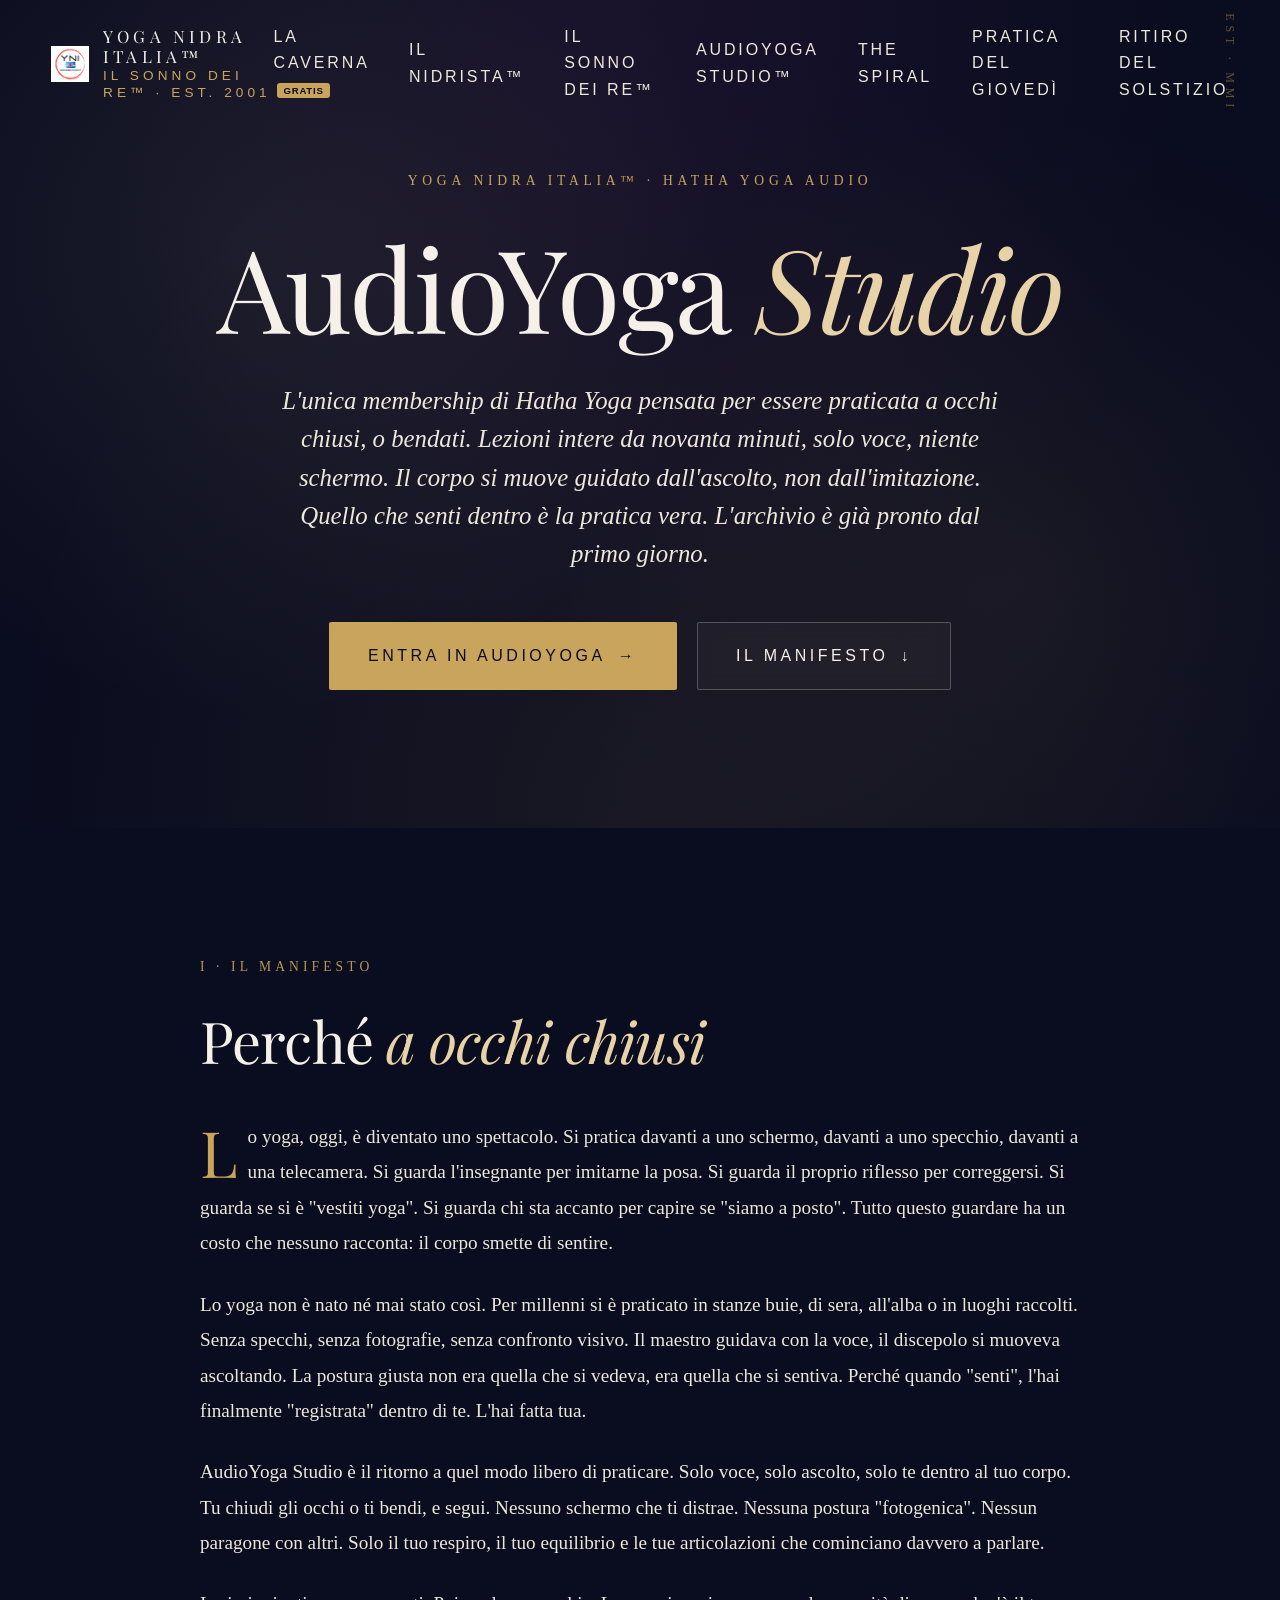
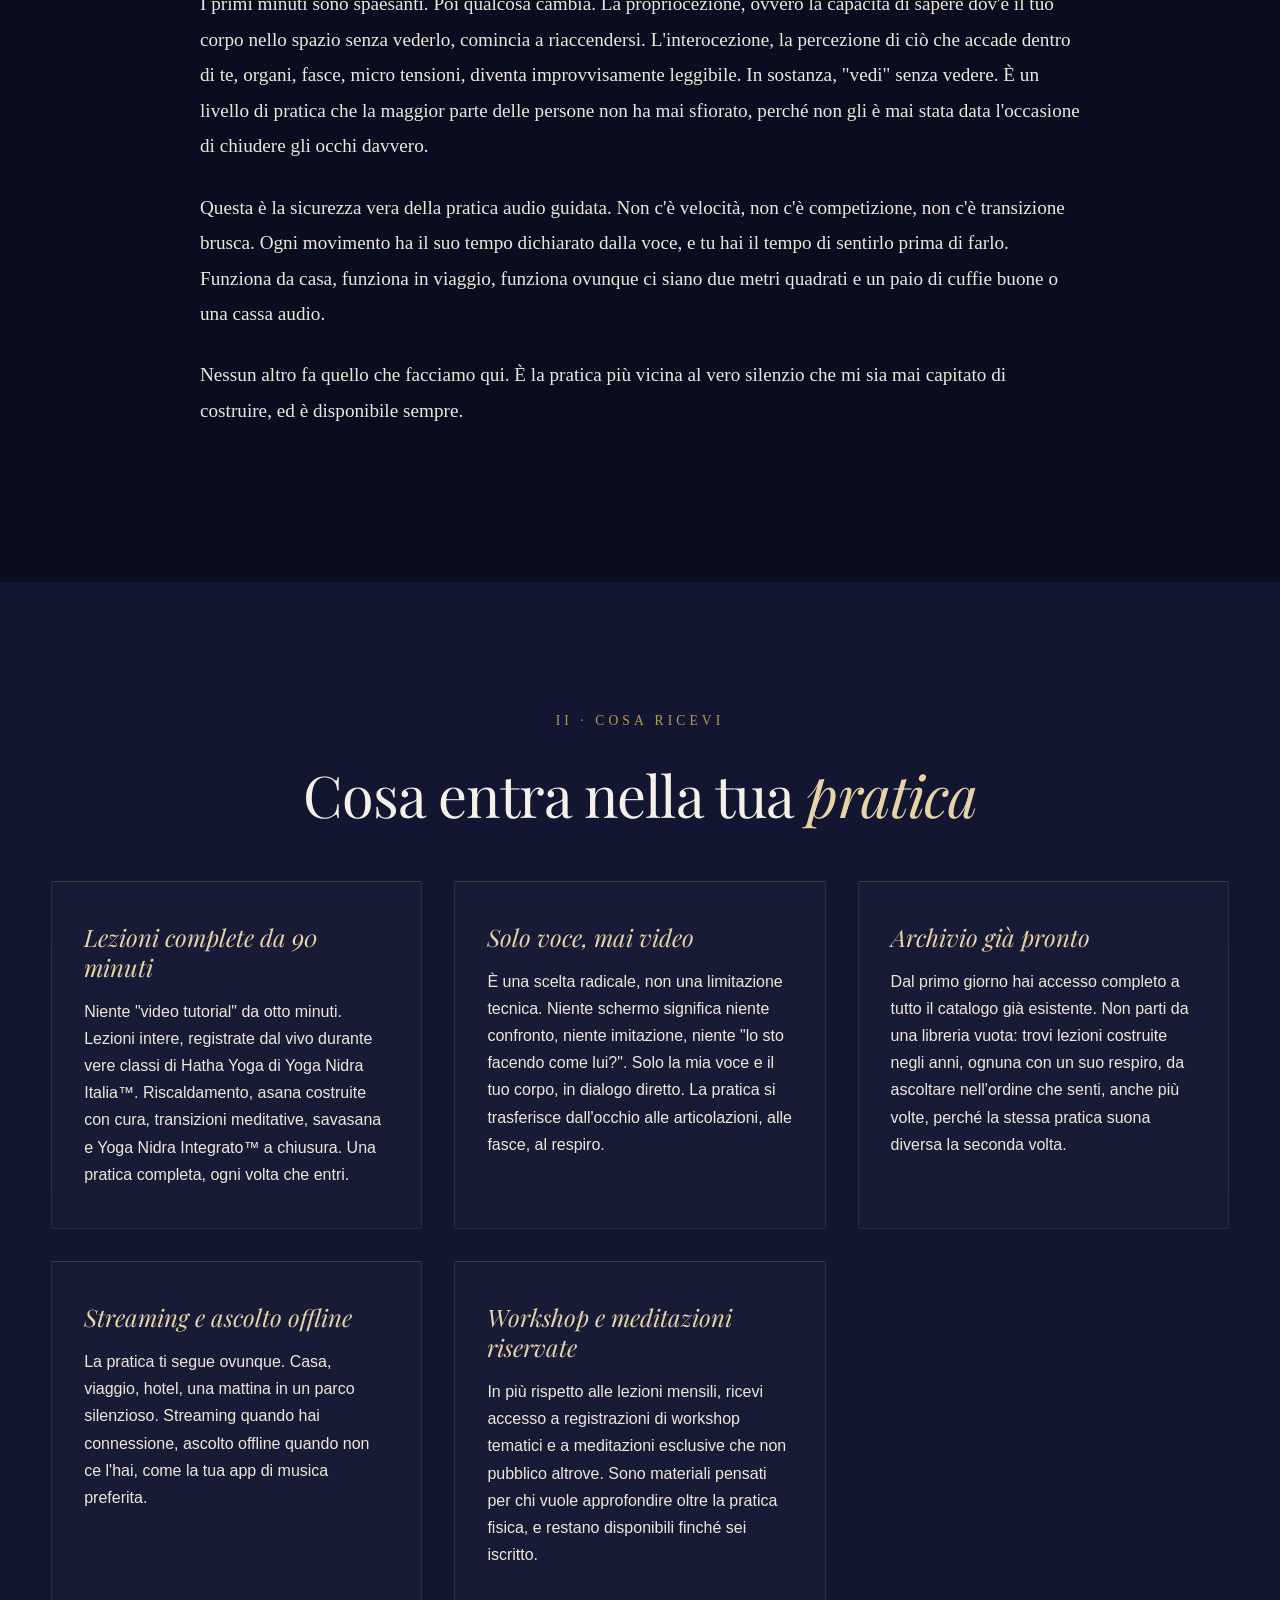
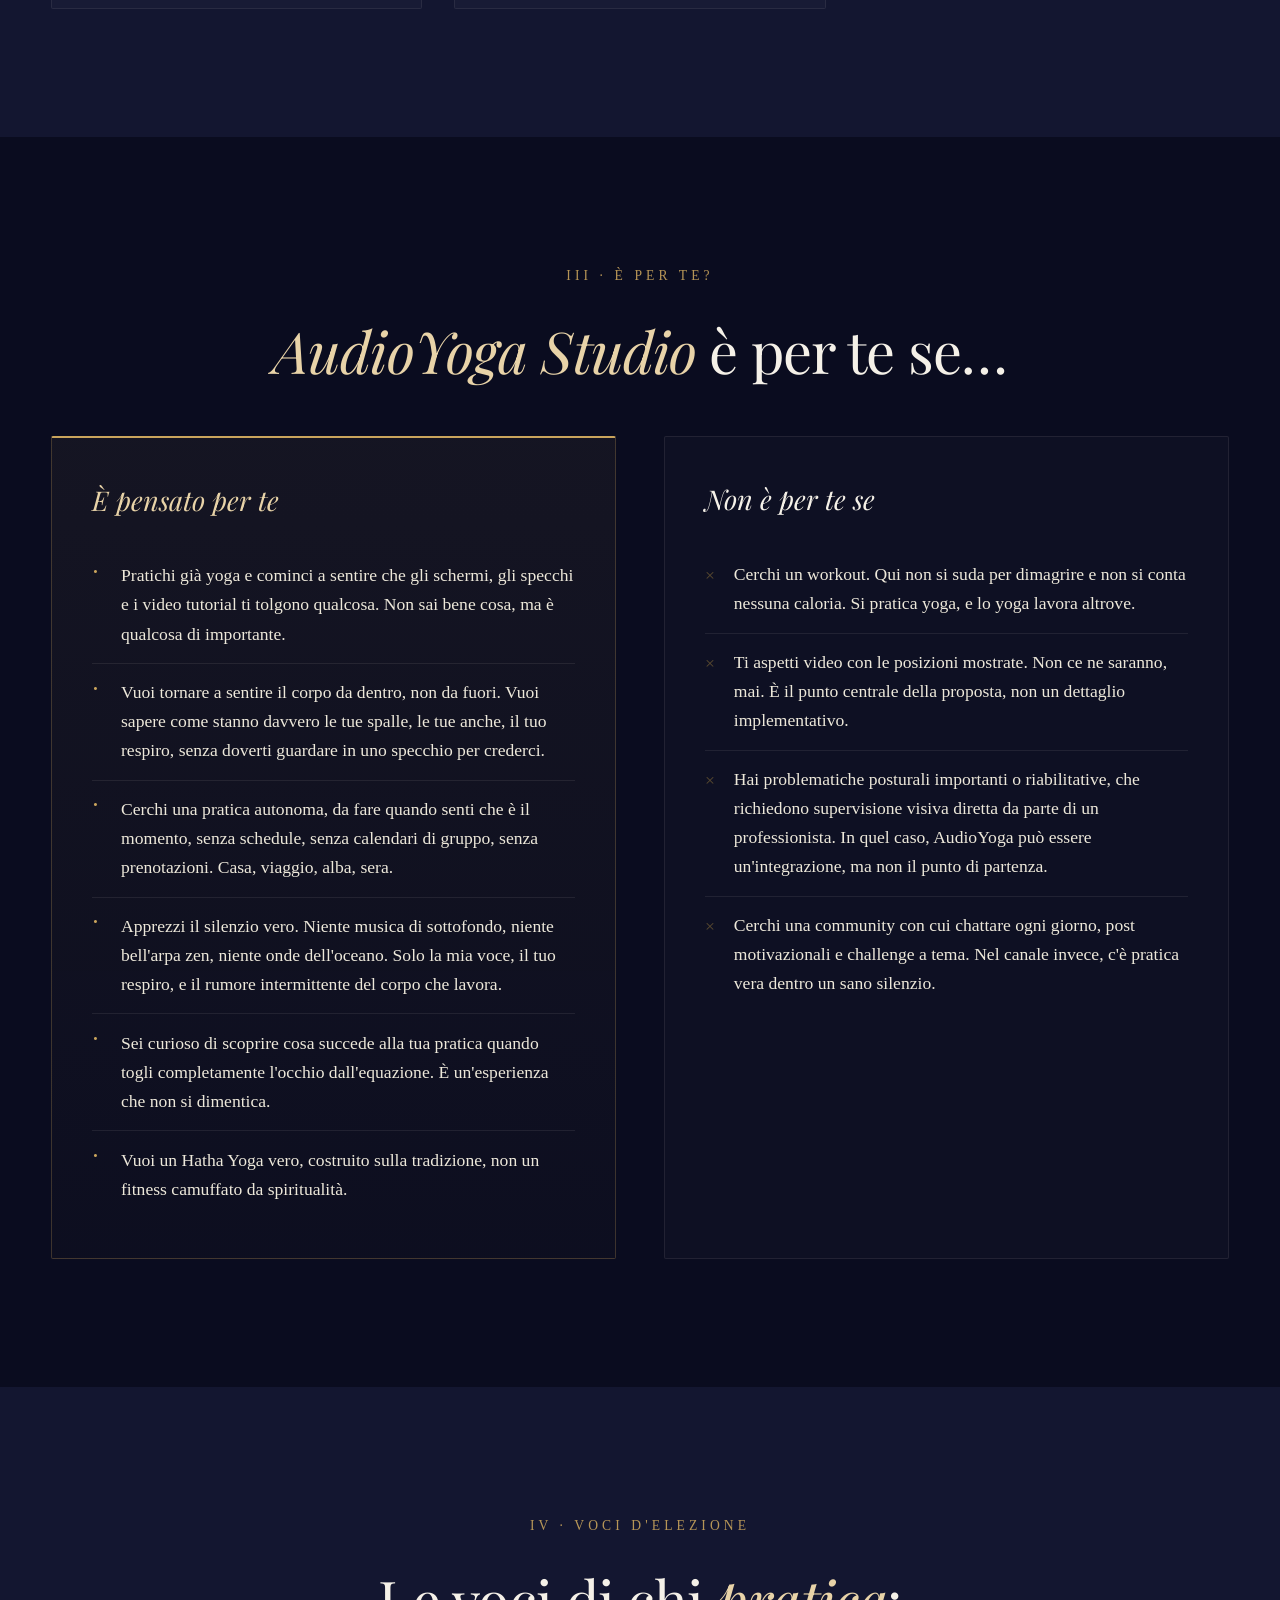
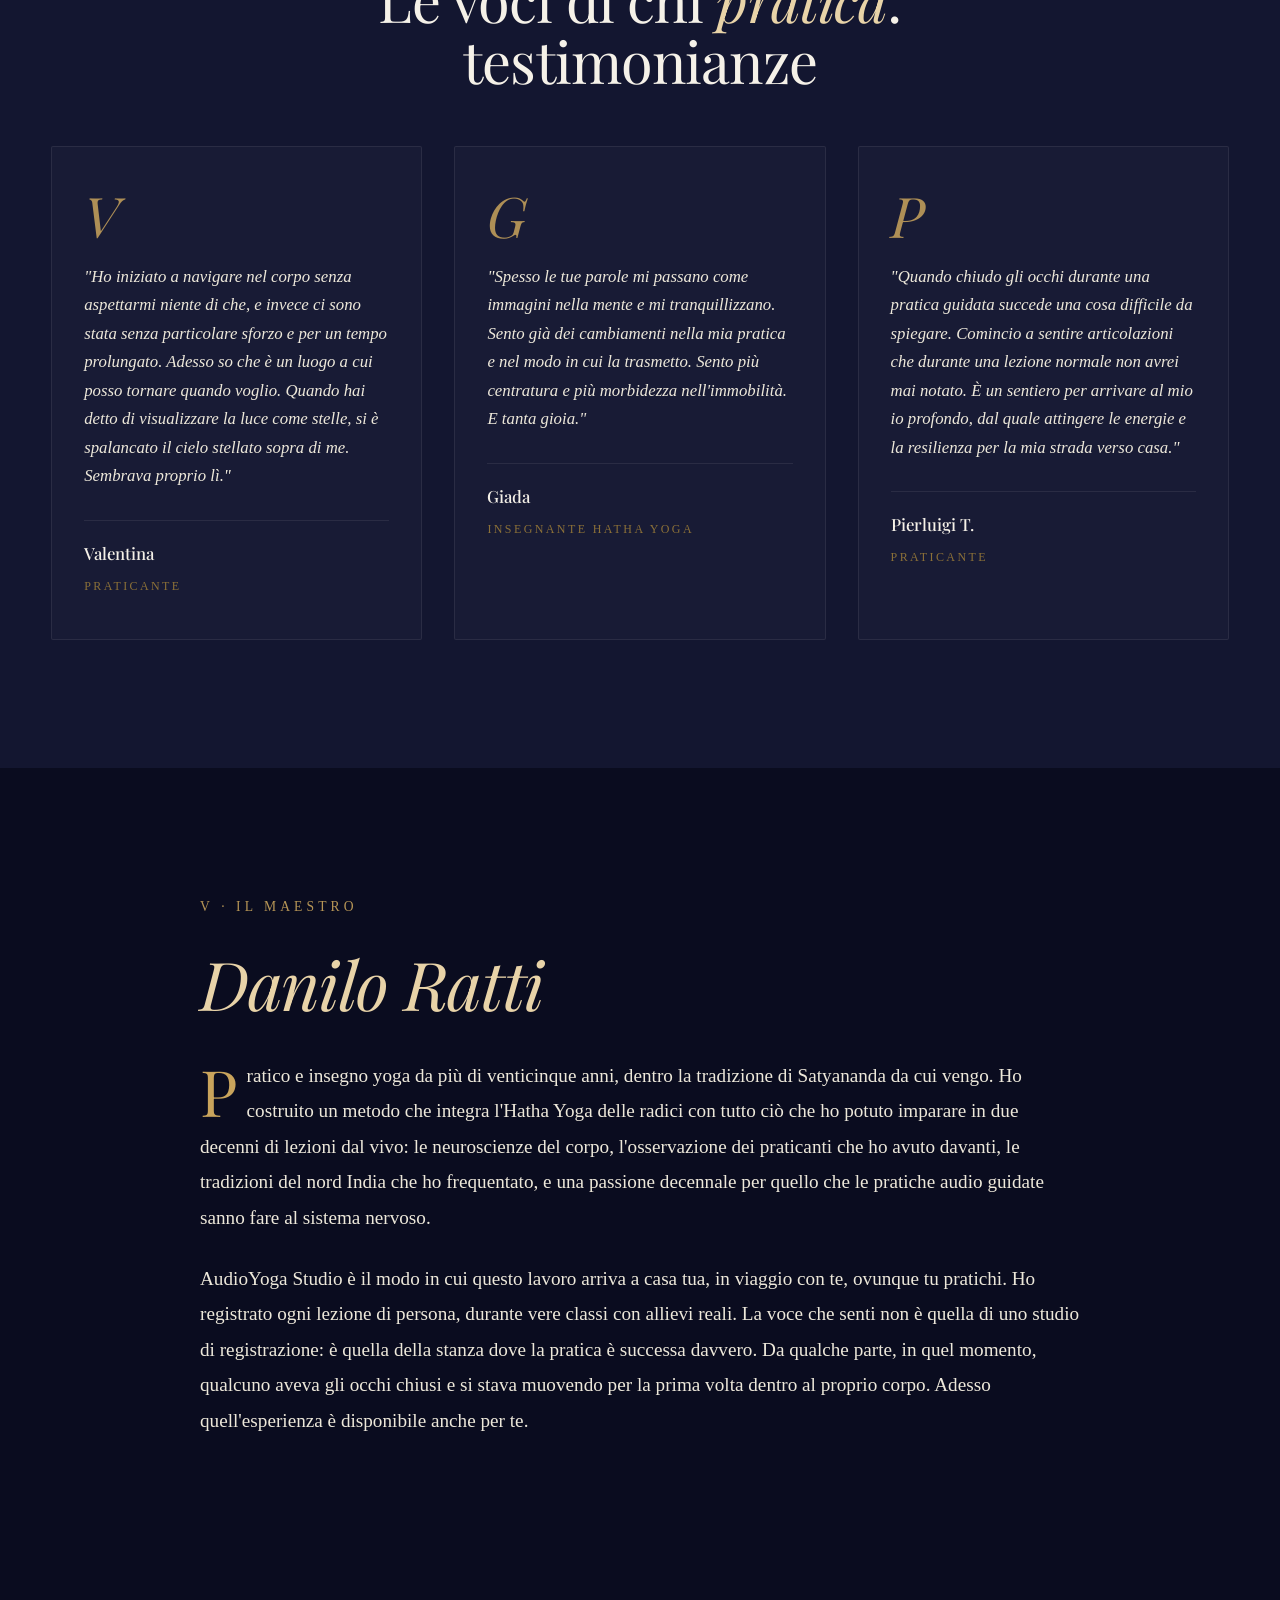
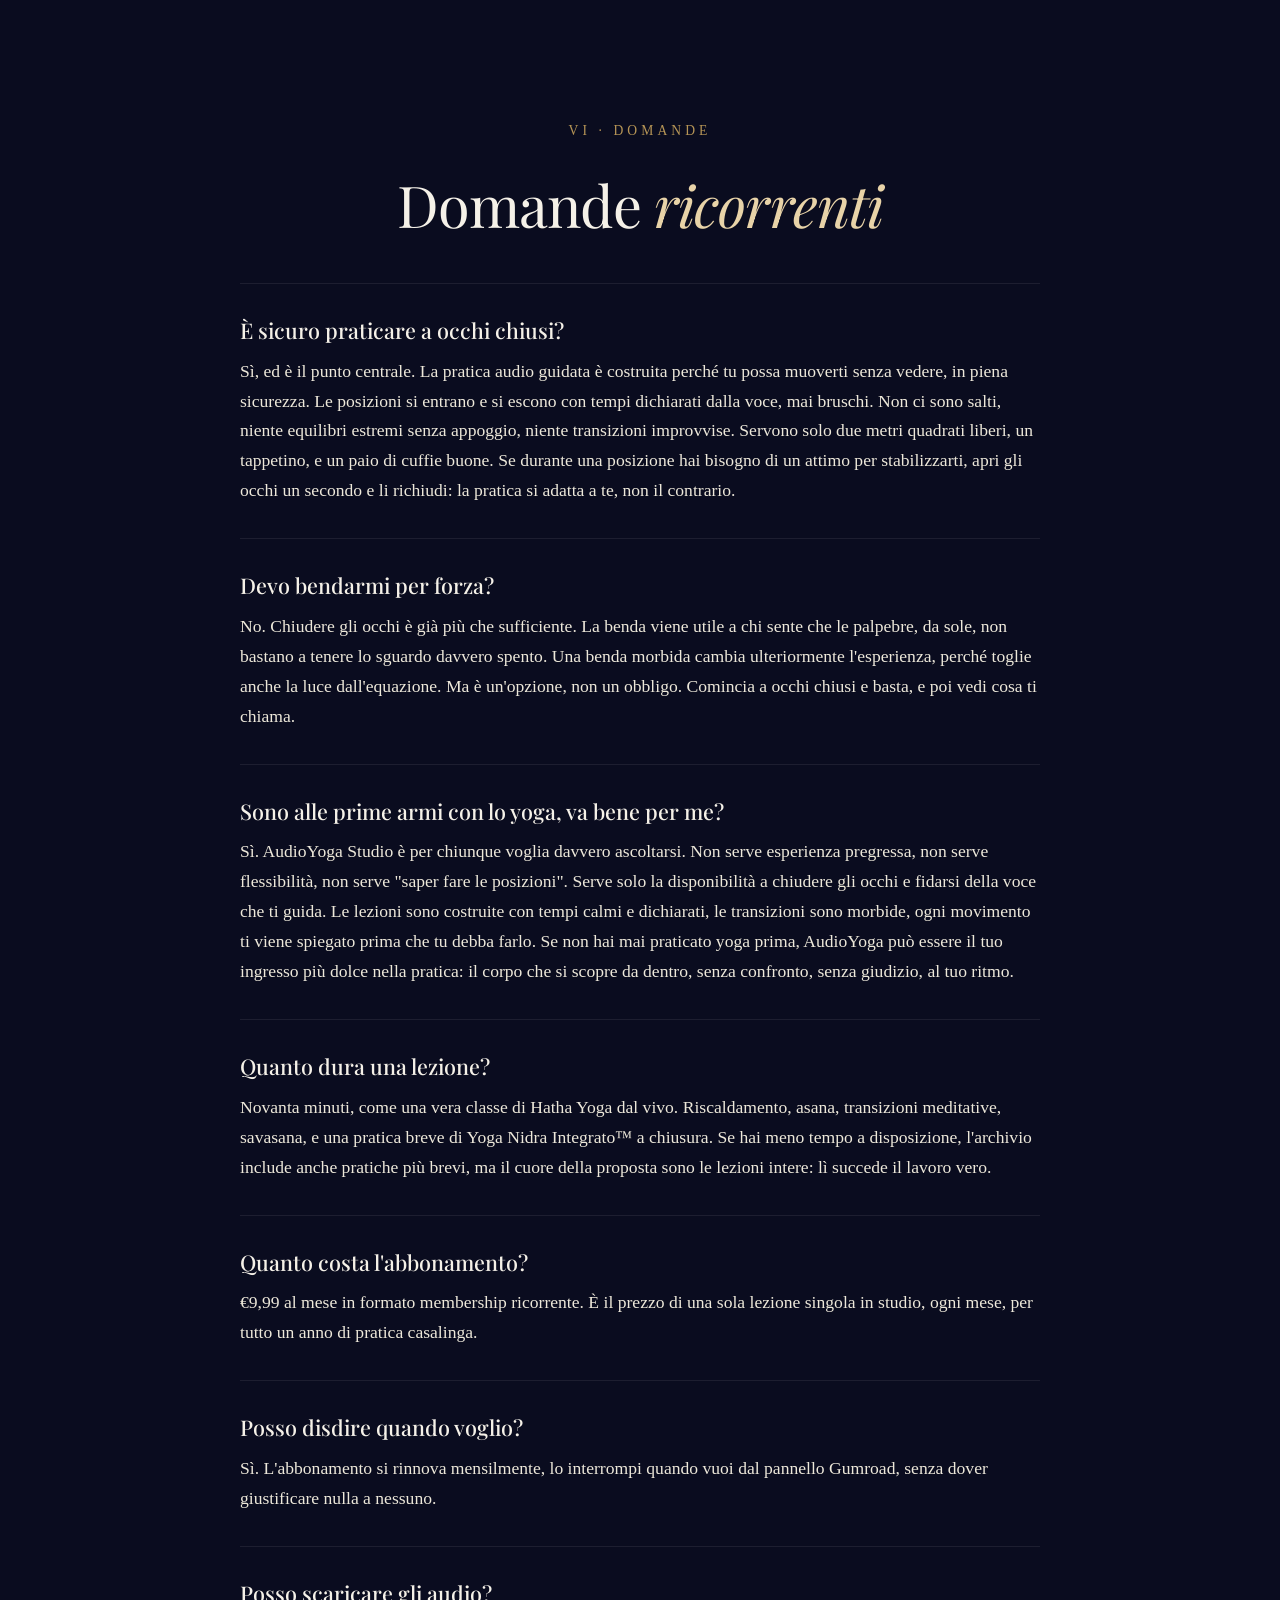
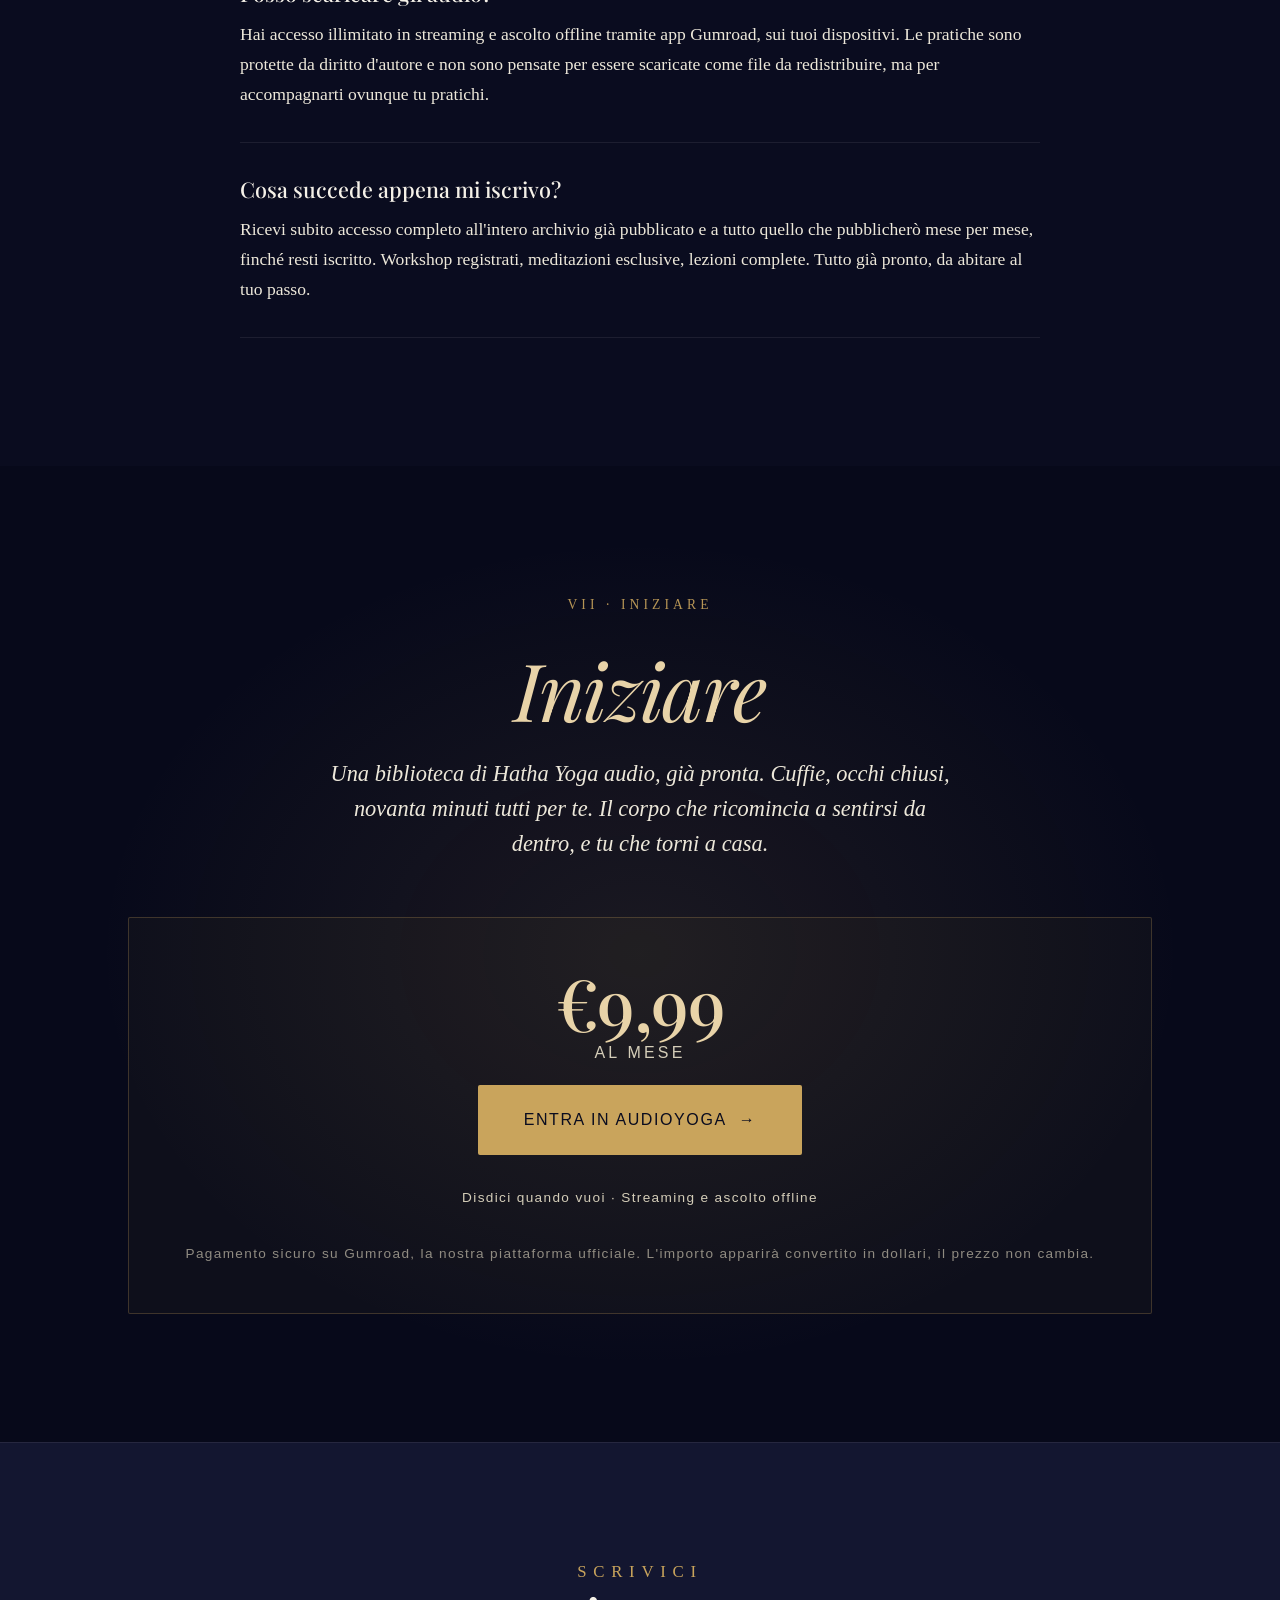
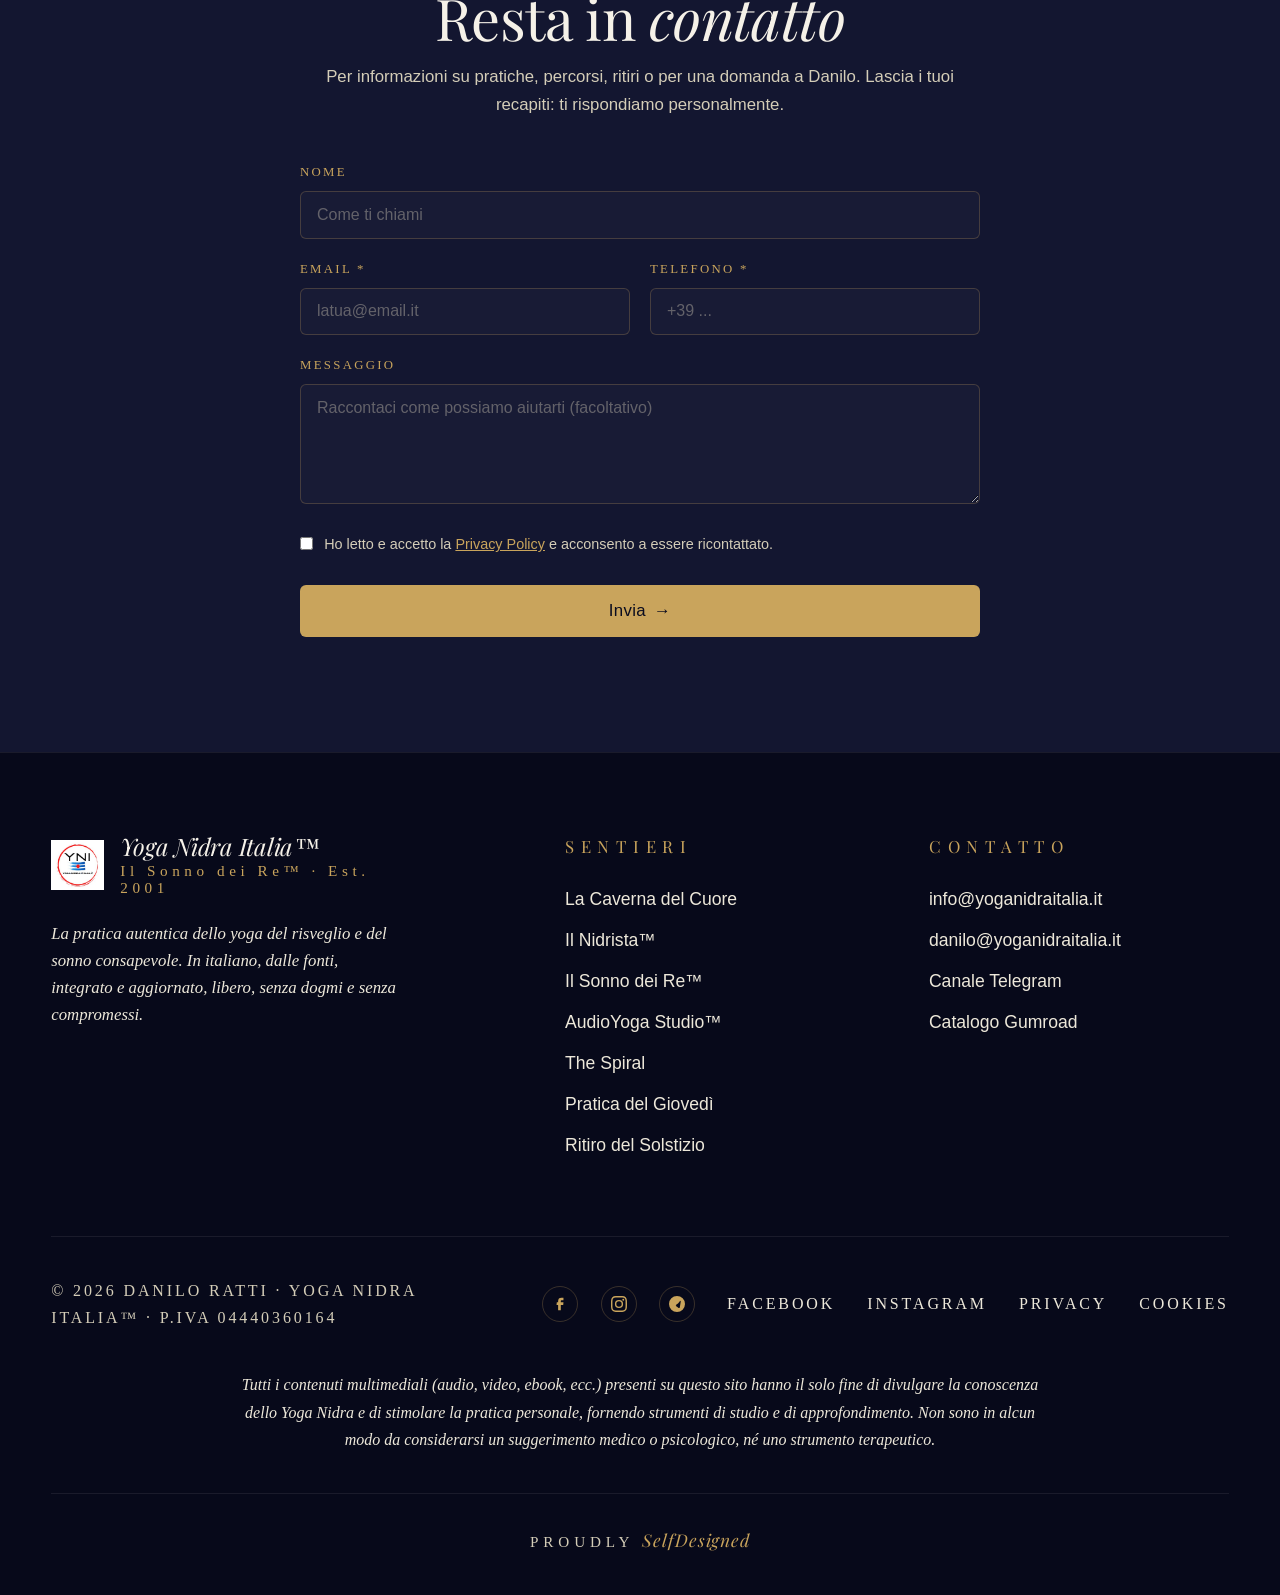
==== commit 4c2e969f: "Modulo contatti su tutte le pagine tramite CSS condiviso - Sposta gli stili del modulo in assets/con" ====
--- a/audioyoga-studio.html
+++ b/audioyoga-studio.html
@@ -7,6 +7,19 @@
 <link rel="stylesheet" href="/assets/cookieconsent/cookieconsent.css">
 <link rel="stylesheet" href="/assets/cookieconsent/cc-branding.css">
 <title>AudioYoga Studio · Hatha Yoga a occhi chiusi · Yoga Nidra Italia™</title>
+<link rel="canonical" href="https://yoganidraitalia.it/audioyoga-studio.html">
+<meta property="og:type" content="website">
+<meta property="og:site_name" content="Yoga Nidra Italia™">
+<meta property="og:locale" content="it_IT">
+<meta property="og:url" content="https://yoganidraitalia.it/audioyoga-studio.html">
+<meta property="og:title" content="AudioYoga Studio · Hatha Yoga a occhi chiusi · Yoga Nidra Italia™">
+<meta property="og:description" content="AudioYoga Studio è la membership audio di Hatha Yoga di Yoga Nidra Italia™. Pratica completa di 90 minuti, da fare a occhi chiusi o bendato, con la sola voce di Danilo Ratti a guidarti. €9,99 al mese, disdici quando vuoi. Archivio crescente, ascolto offline.">
+<meta property="og:image" content="https://yoganidraitalia.it/images/hero-cosmic.jpg">
+<meta property="og:image:alt" content="AudioYoga Studio · Hatha Yoga a occhi chiusi · Yoga Nidra Italia™">
+<meta name="twitter:card" content="summary_large_image">
+<meta name="twitter:title" content="AudioYoga Studio · Hatha Yoga a occhi chiusi · Yoga Nidra Italia™">
+<meta name="twitter:description" content="AudioYoga Studio è la membership audio di Hatha Yoga di Yoga Nidra Italia™. Pratica completa di 90 minuti, da fare a occhi chiusi o bendato, con la sola voce di Danilo Ratti a guidarti. €9,99 al mese, disdici quando vuoi. Archivio crescente, ascolto offline.">
+<meta name="twitter:image" content="https://yoganidraitalia.it/images/hero-cosmic.jpg">
 <meta name="description" content="AudioYoga Studio è la membership audio di Hatha Yoga di Yoga Nidra Italia™. Pratica completa di 90 minuti, da fare a occhi chiusi o bendato, con la sola voce di Danilo Ratti a guidarti. €9,99 al mese, disdici quando vuoi. Archivio crescente, ascolto offline.">
 <link rel="icon" type="image/png" href="images/logo.png">
 <link href="https://fonts.googleapis.com/css2?family=Playfair+Display:ital,wght@0,400;0,500;0,600;0,700;1,400;1,500&family=Manrope:wght@300;400;500;600&display=swap" rel="stylesheet">
@@ -2350,6 +2363,37 @@
   border-bottom: 1px solid rgba(201,164,92,.1);
 }
 </style>
+<script type="application/ld+json">
+{
+  "@context": "https://schema.org",
+  "@graph": [
+    {
+      "@type": "Organization",
+      "@id": "https://yoganidraitalia.it/#organization",
+      "name": "Yoga Nidra Italia™",
+      "url": "https://yoganidraitalia.it/",
+      "logo": "https://yoganidraitalia.it/images/logo.png",
+      "email": "info@yoganidraitalia.it",
+      "sameAs": [
+        "https://www.facebook.com/yoganidraitalia",
+        "https://www.instagram.com/yoganidraitalia",
+        "https://t.me/yoganidraitalia"
+      ]
+    },
+    {
+      "@type": "Course",
+      "name": "AudioYoga Studio™",
+      "description": "La membership audio di Hatha Yoga di Yoga Nidra Italia™: lezioni complete da praticare a occhi chiusi.",
+      "inLanguage": "it",
+      "url": "https://yoganidraitalia.it/audioyoga-studio.html",
+      "provider": {
+        "@id": "https://yoganidraitalia.it/#organization"
+      }
+    }
+  ]
+}
+</script>
+  <link rel="stylesheet" href="/assets/contact-form.css">
 </head>
 
 <body class="page-audioyoga">
@@ -2592,6 +2636,51 @@
   </div>
 </section>
 
+<!-- ========== CONTATTI ========== -->
+<section class="contatti" id="contatti">
+  <div class="contatti-inner">
+    <span class="eyebrow">Scrivici</span>
+    <h2 class="display-l">Resta in <em>contatto</em></h2>
+    <p class="contatti-intro">
+      Per informazioni su pratiche, percorsi, ritiri o per una domanda a Danilo.
+      Lascia i tuoi recapiti: ti rispondiamo personalmente.
+    </p>
+
+    <form name="contatti" method="POST" data-netlify="true" netlify-honeypot="bot-field" action="/grazie.html" class="contatti-form">
+      <input type="hidden" name="form-name" value="contatti">
+      <p class="hp"><label>Non compilare se sei umano: <input name="bot-field"></label></p>
+
+      <div class="field">
+        <label for="nome">Nome</label>
+        <input type="text" id="nome" name="nome" placeholder="Come ti chiami" autocomplete="name">
+      </div>
+
+      <div class="form-row">
+        <div class="field">
+          <label for="email">Email <span aria-hidden="true">*</span></label>
+          <input type="email" id="email" name="email" required placeholder="latua@email.it" autocomplete="email">
+        </div>
+        <div class="field">
+          <label for="telefono">Telefono <span aria-hidden="true">*</span></label>
+          <input type="tel" id="telefono" name="telefono" required placeholder="+39 ..." autocomplete="tel">
+        </div>
+      </div>
+
+      <div class="field">
+        <label for="messaggio">Messaggio</label>
+        <textarea id="messaggio" name="messaggio" placeholder="Raccontaci come possiamo aiutarti (facoltativo)"></textarea>
+      </div>
+
+      <label class="form-consent">
+        <input type="checkbox" name="consenso_privacy" required>
+        <span>Ho letto e accetto la <a href="/privacy" target="_blank" rel="noopener">Privacy Policy</a> e acconsento a essere ricontattato.</span>
+      </label>
+
+      <button type="submit" class="form-submit">Invia <span class="arrow">&rarr;</span></button>
+    </form>
+  </div>
+</section>
+
 <!-- ========== FOOTER ========== -->
 <footer class="footer">
   <div class="footer-main">
--- a/assets/contact-form.css
+++ b/assets/contact-form.css
@@ -0,0 +1,89 @@
+/* ========== CONTACT FORM (condiviso su tutte le pagine) ========== */
+.contatti {
+  padding: clamp(4rem, 9vw, 8rem) var(--gutter, 2rem);
+  background: var(--bg-elevated, #131630);
+  border-top: 1px solid var(--line, rgba(245,241,232,0.08));
+}
+.contatti-inner {
+  max-width: 680px;
+  margin: 0 auto;
+  text-align: center;
+}
+.contatti h2 { margin-bottom: 1rem; }
+.contatti-intro {
+  color: var(--text-dim, #d4cdb8);
+  margin-bottom: 2.75rem;
+  font-size: 1.05rem;
+}
+.contatti-form { text-align: left; }
+.contatti .form-row {
+  display: grid;
+  grid-template-columns: 1fr 1fr;
+  gap: 1.25rem;
+}
+@media (max-width: 600px) { .contatti .form-row { grid-template-columns: 1fr; } }
+.contatti .field { margin-bottom: 1.25rem; }
+.contatti .field label {
+  display: block;
+  font-family: var(--font-label, serif);
+  font-size: 0.8rem;
+  letter-spacing: 0.18em;
+  text-transform: uppercase;
+  color: var(--gold, #c9a45c);
+  margin-bottom: 0.5rem;
+}
+.contatti .field input,
+.contatti .field textarea {
+  width: 100%;
+  background: var(--bg-card, #181b35);
+  border: 1px solid var(--line-strong, rgba(201,164,92,0.25));
+  border-radius: 6px;
+  padding: 0.85rem 1rem;
+  color: var(--text-primary, #f5f1e8);
+  font-family: var(--font-body, sans-serif);
+  font-size: 1rem;
+  transition: border-color 0.25s ease, box-shadow 0.25s ease;
+}
+.contatti .field input:focus,
+.contatti .field textarea:focus {
+  outline: none;
+  border-color: var(--gold, #c9a45c);
+  box-shadow: 0 0 0 3px rgba(201, 164, 92, 0.15);
+}
+.contatti .field textarea { resize: vertical; min-height: 120px; }
+.contatti .field input::placeholder,
+.contatti .field textarea::placeholder { color: rgba(212, 205, 184, 0.4); }
+.contatti .form-consent {
+  display: flex;
+  align-items: flex-start;
+  gap: 0.7rem;
+  margin: 0.5rem 0 1.75rem;
+  font-size: 0.9rem;
+  color: var(--text-dim, #d4cdb8);
+}
+.contatti .form-consent input { margin-top: 0.25rem; accent-color: var(--gold, #c9a45c); flex-shrink: 0; }
+.contatti .form-consent a { color: var(--gold, #c9a45c); text-decoration: underline; }
+.contatti .form-submit {
+  display: inline-flex;
+  align-items: center;
+  justify-content: center;
+  gap: 0.5rem;
+  width: 100%;
+  background: var(--gold, #c9a45c);
+  color: var(--bg-base, #0a0c1f);
+  border: none;
+  cursor: pointer;
+  border-radius: 6px;
+  padding: 1rem 2rem;
+  font-family: var(--font-body, sans-serif);
+  font-size: 1.05rem;
+  font-weight: 500;
+  letter-spacing: 0.02em;
+  transition: background 0.25s ease, transform 0.25s ease, box-shadow 0.25s ease;
+}
+.contatti .form-submit:hover {
+  background: var(--gold-bright, #e8d3a8);
+  transform: translateY(-2px);
+  box-shadow: 0 12px 30px -10px rgba(201, 164, 92, 0.5);
+}
+.contatti .hp { position: absolute; left: -5000px; }
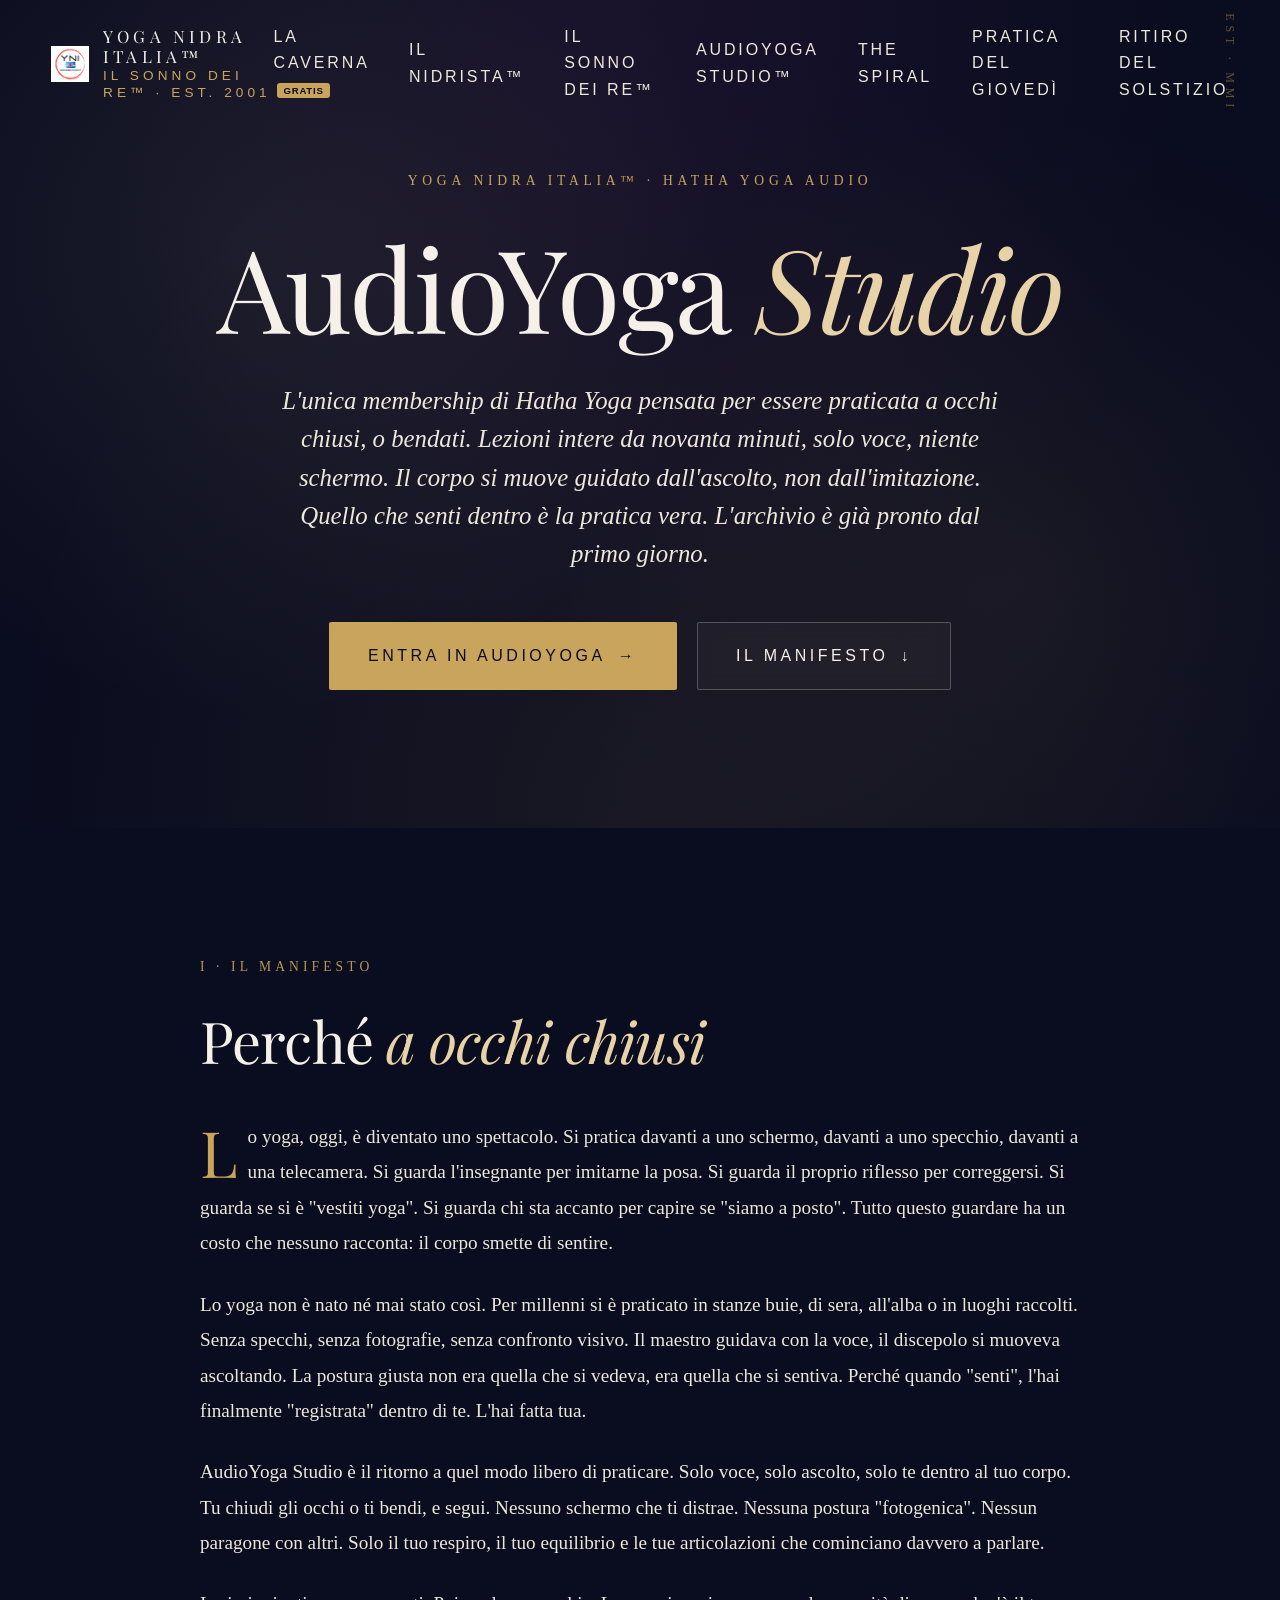
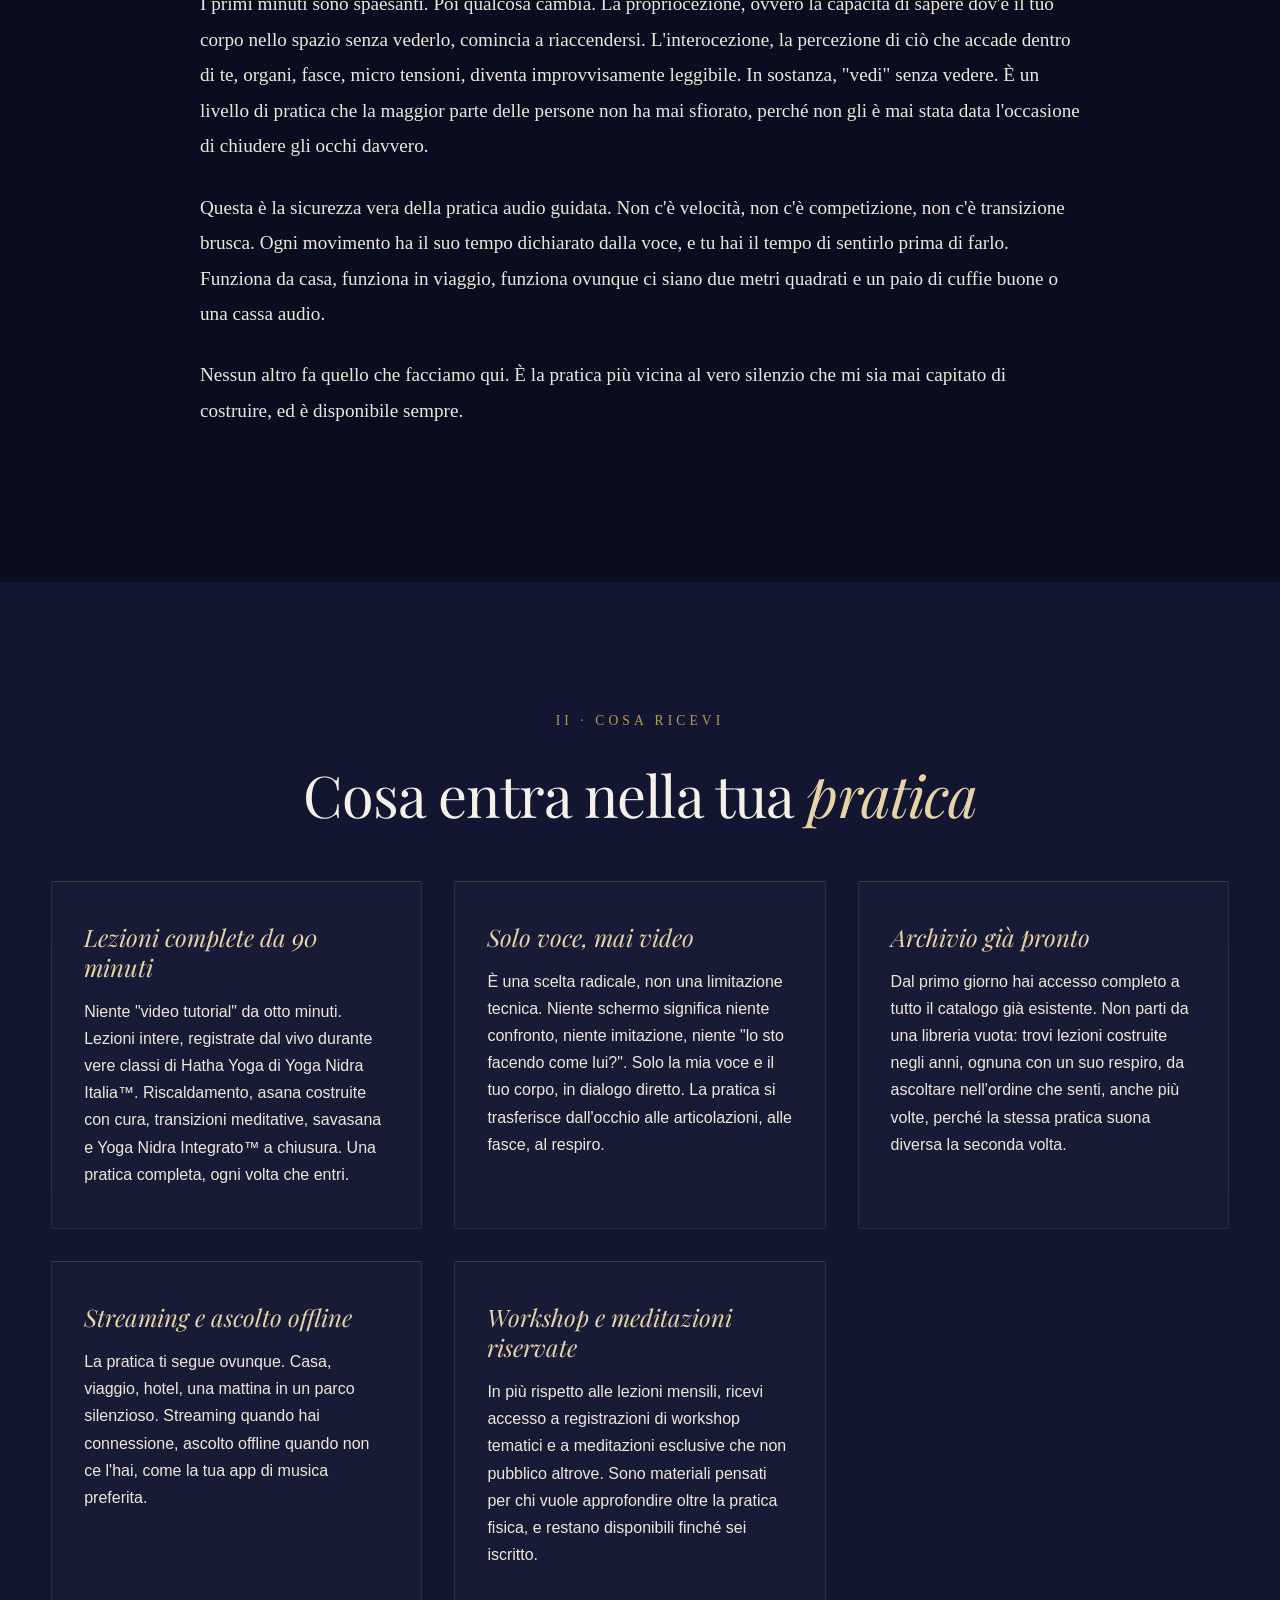
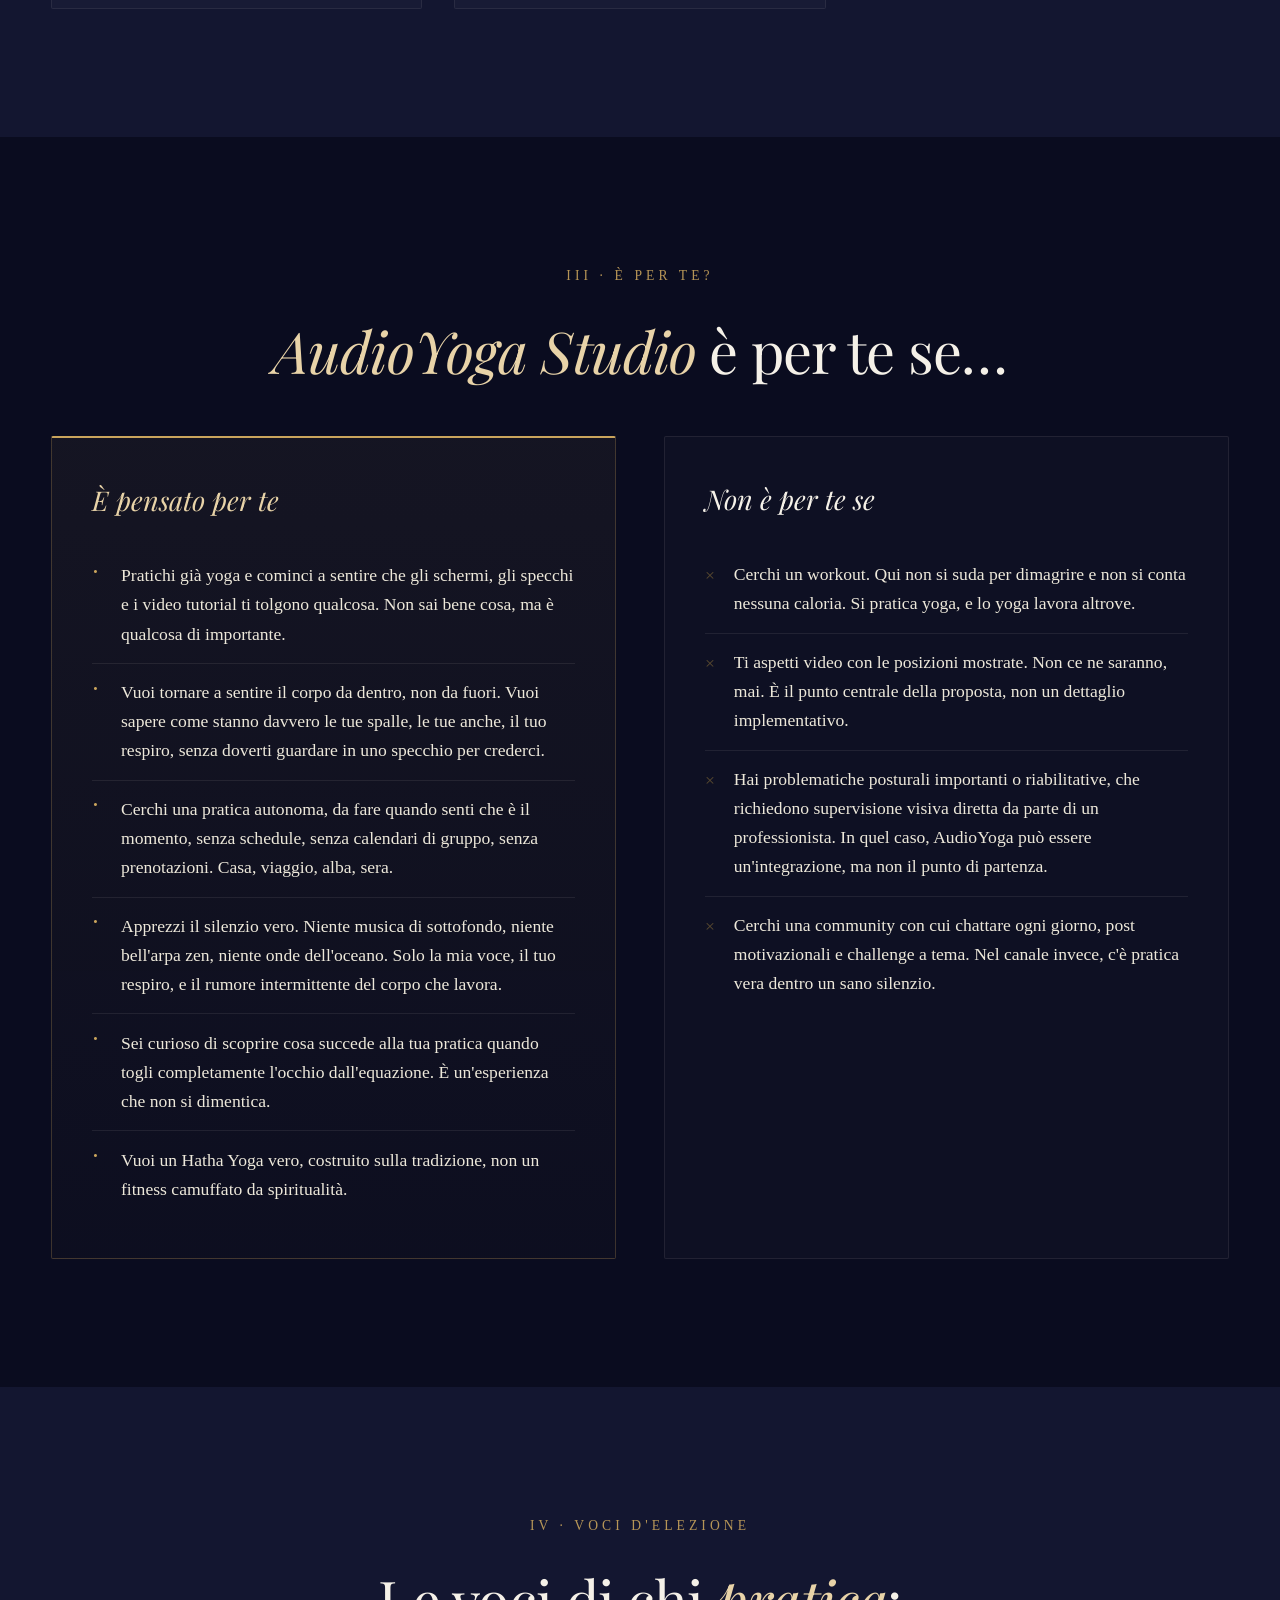
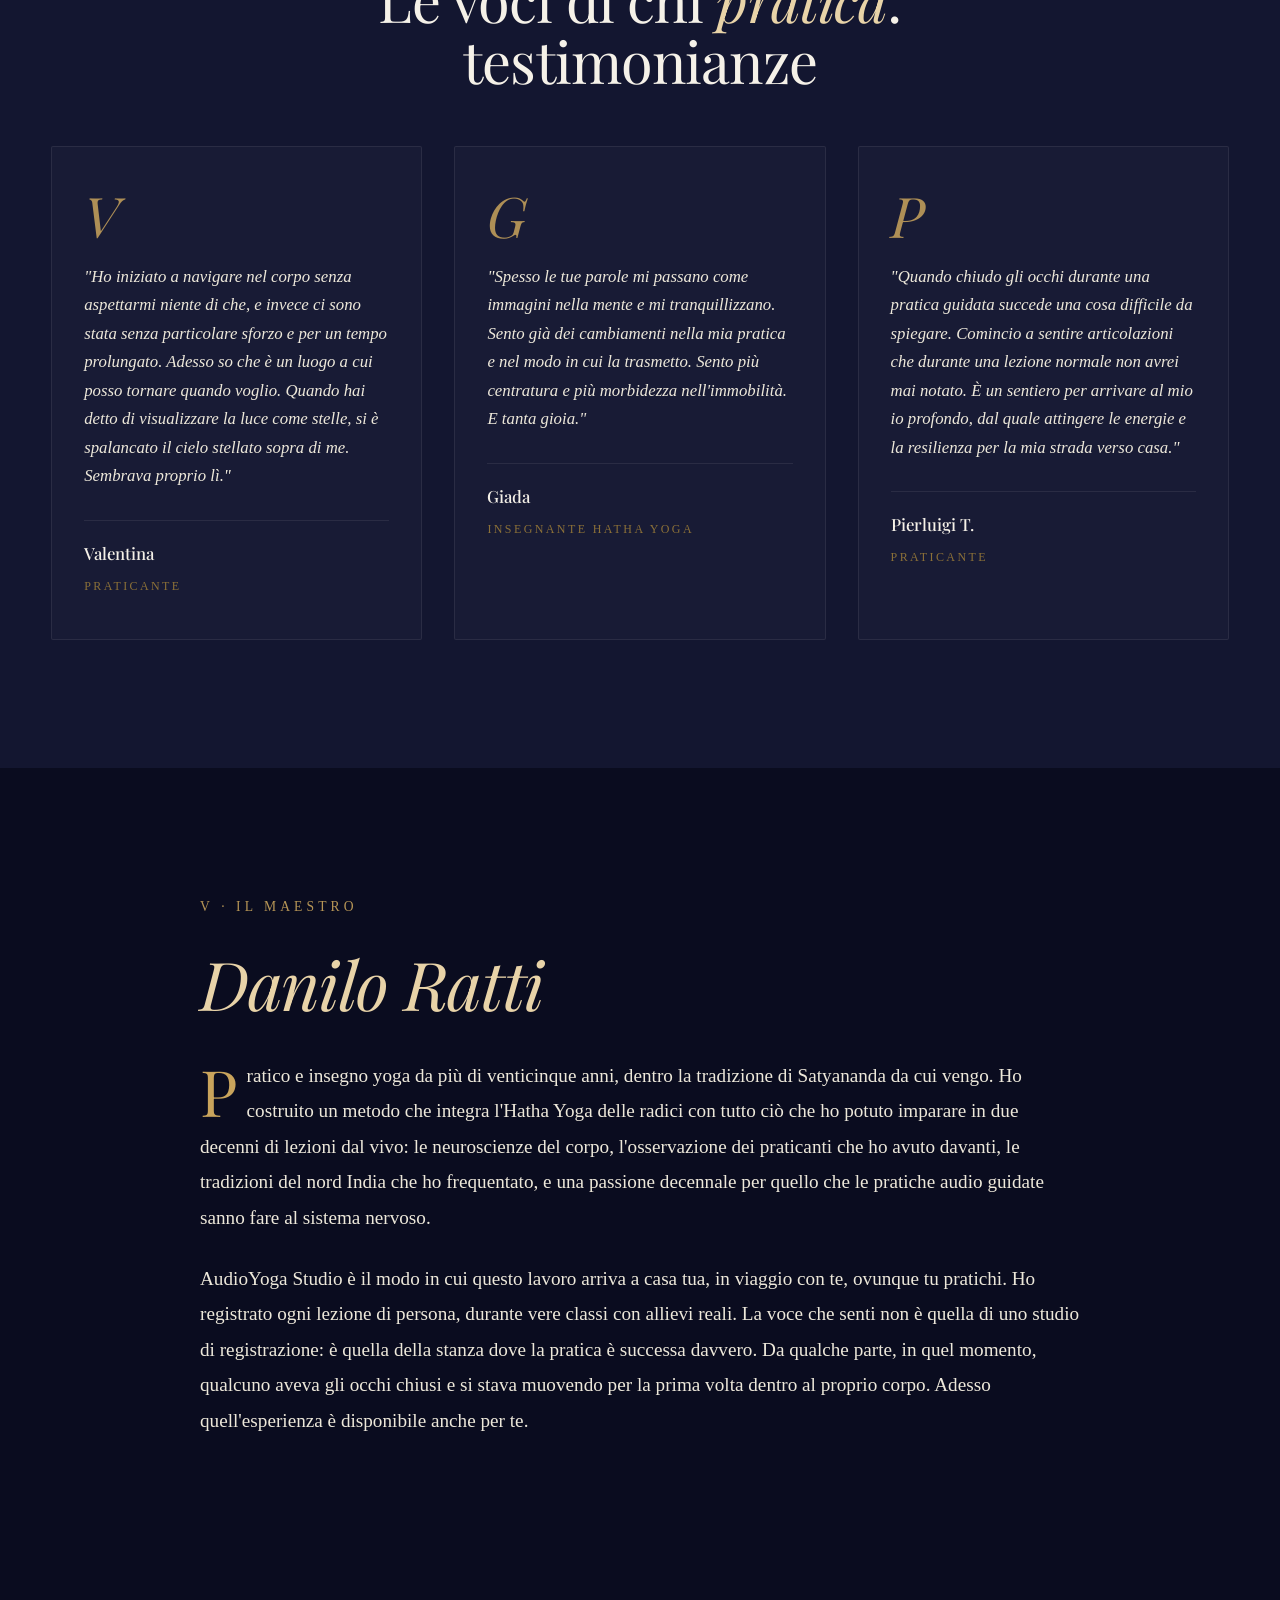
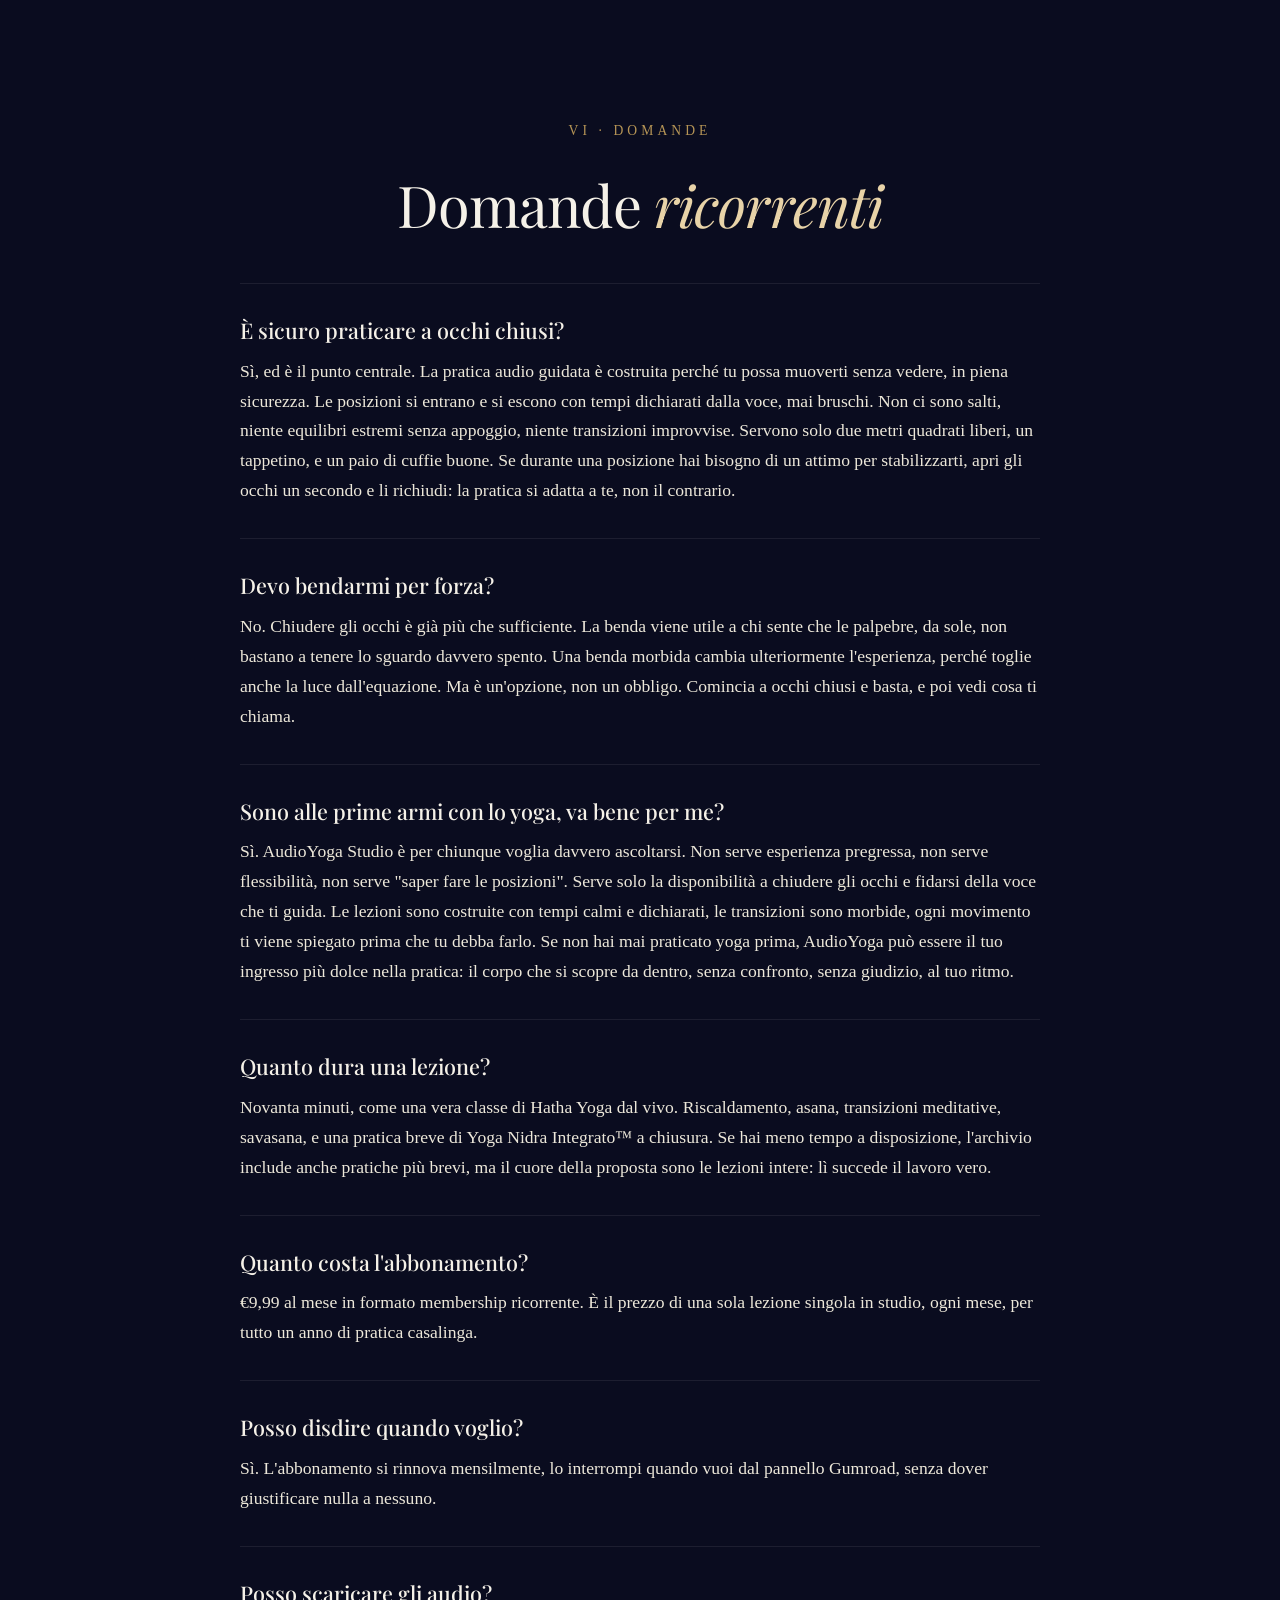
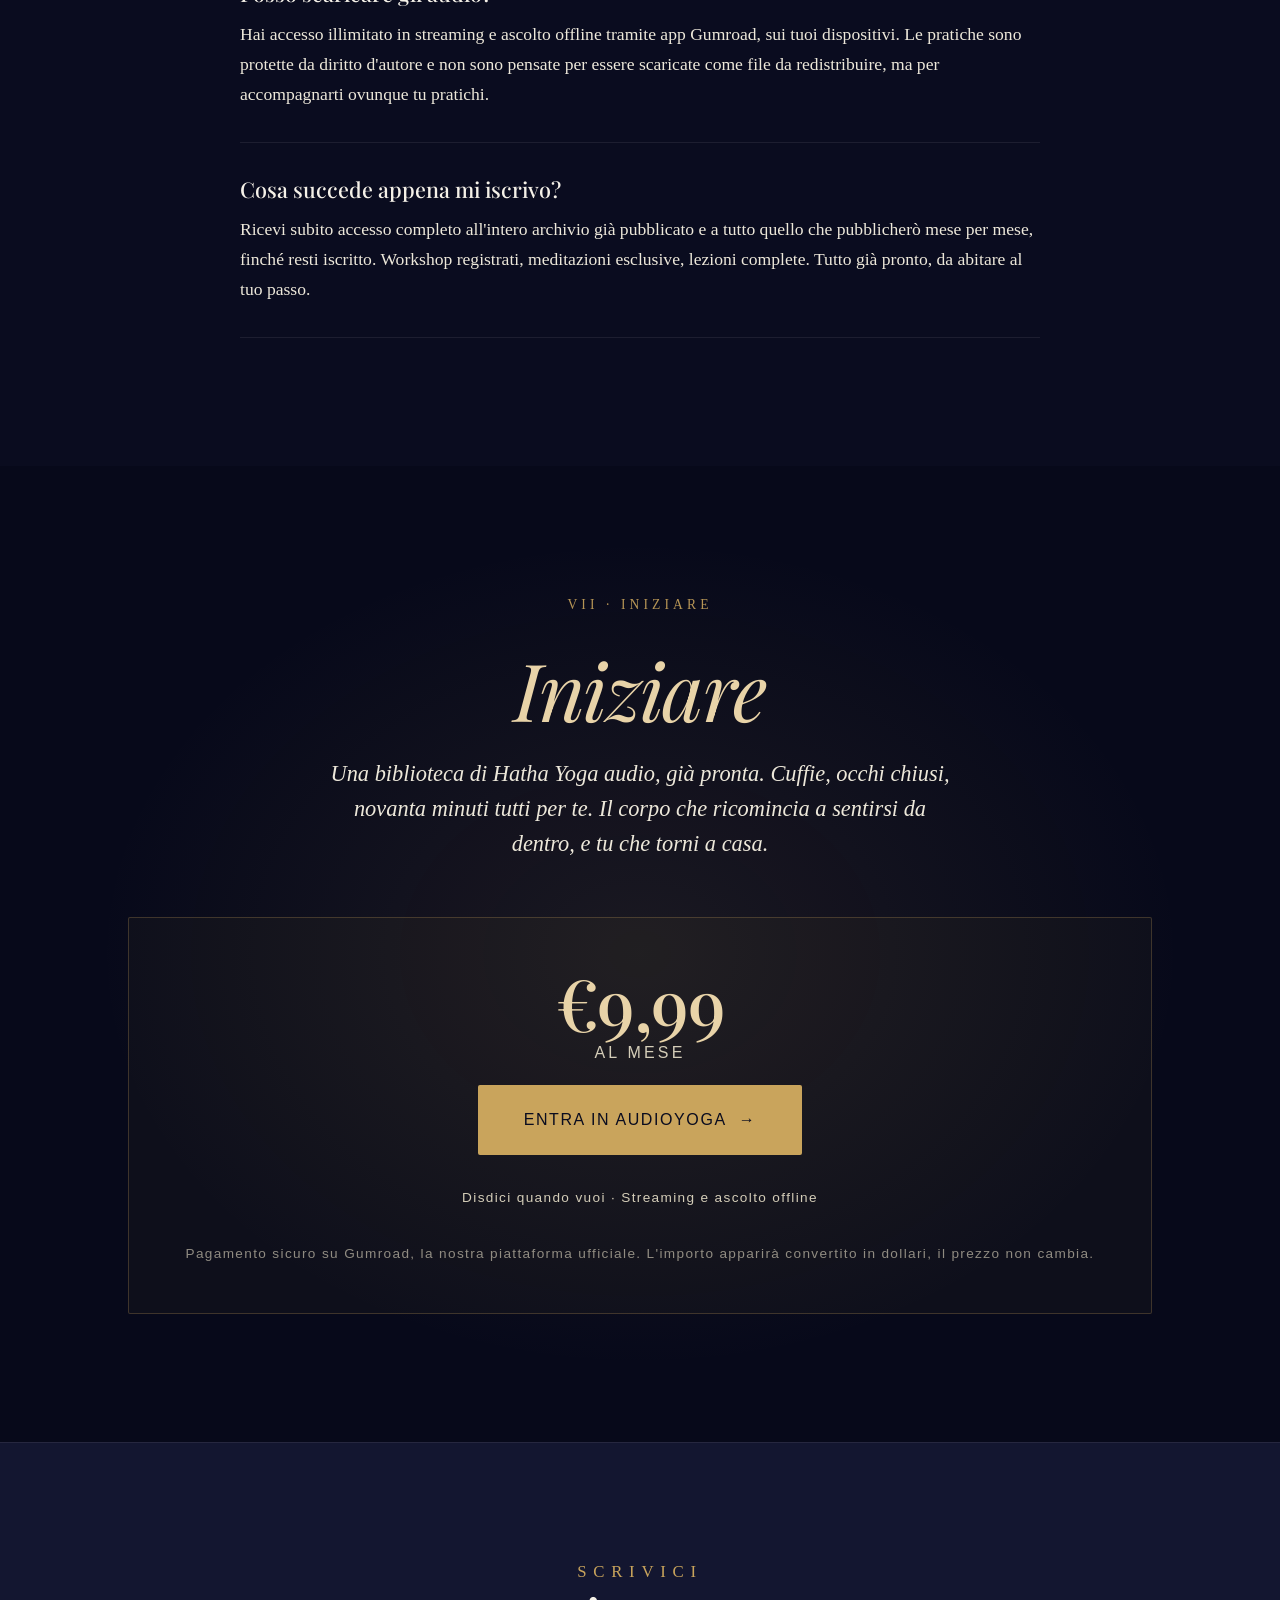
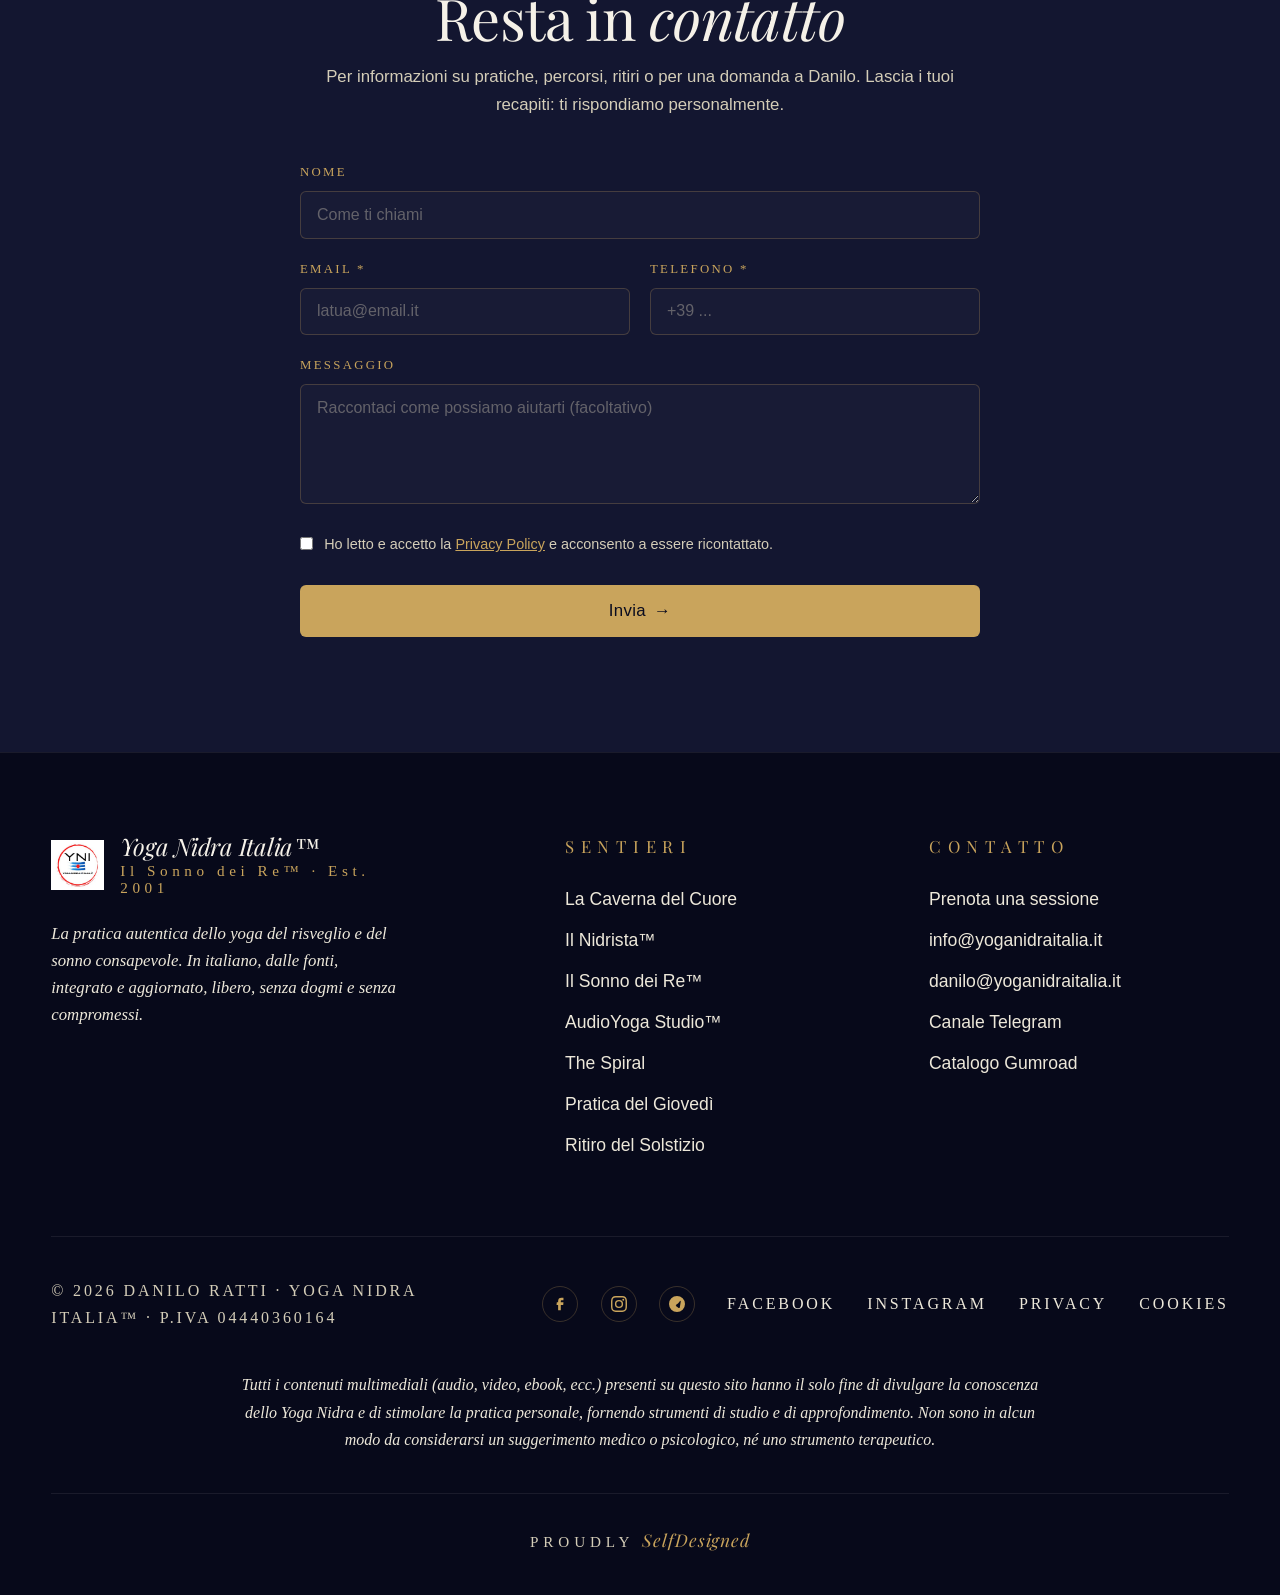
==== commit d37e60d5: "Prenotazioni online + recensioni strutturate #2 Prenotazioni: - Nuova pagina prenota.html con modulo" ====
--- a/audioyoga-studio.html
+++ b/audioyoga-studio.html
@@ -2637,6 +2637,7 @@
 </section>
 
 <!-- ========== CONTATTI ========== -->
+<!-- netlify form: contatti -->
 <section class="contatti" id="contatti">
   <div class="contatti-inner">
     <span class="eyebrow">Scrivici</span>
@@ -2711,6 +2712,7 @@
     <div class="footer-col">
       <h4>Contatto</h4>
       <ul>
+        <li><a href="/prenota">Prenota una sessione</a></li>
         <li><a href="mailto:info@yoganidraitalia.it">info@yoganidraitalia.it</a></li>
         <li><a href="mailto:danilo@yoganidraitalia.it">danilo@yoganidraitalia.it</a></li>
         <li><a href="https://t.me/yoganidraitalia" target="_blank" rel="noopener">Canale Telegram</a></li>
--- a/assets/contact-form.css
+++ b/assets/contact-form.css
@@ -33,7 +33,8 @@
   margin-bottom: 0.5rem;
 }
 .contatti .field input,
-.contatti .field textarea {
+.contatti .field textarea,
+.contatti .field select {
   width: 100%;
   background: var(--bg-card, #181b35);
   border: 1px solid var(--line-strong, rgba(201,164,92,0.25));
@@ -44,8 +45,18 @@
   font-size: 1rem;
   transition: border-color 0.25s ease, box-shadow 0.25s ease;
 }
+.contatti .field select {
+  appearance: none;
+  -webkit-appearance: none;
+  background-image: url("data:image/svg+xml,%3Csvg xmlns='http://www.w3.org/2000/svg' width='12' height='8' viewBox='0 0 12 8'%3E%3Cpath fill='%23c9a45c' d='M6 8 0 0h12z'/%3E%3C/svg%3E");
+  background-repeat: no-repeat;
+  background-position: right 1rem center;
+  padding-right: 2.5rem;
+  cursor: pointer;
+}
 .contatti .field input:focus,
-.contatti .field textarea:focus {
+.contatti .field textarea:focus,
+.contatti .field select:focus {
   outline: none;
   border-color: var(--gold, #c9a45c);
   box-shadow: 0 0 0 3px rgba(201, 164, 92, 0.15);
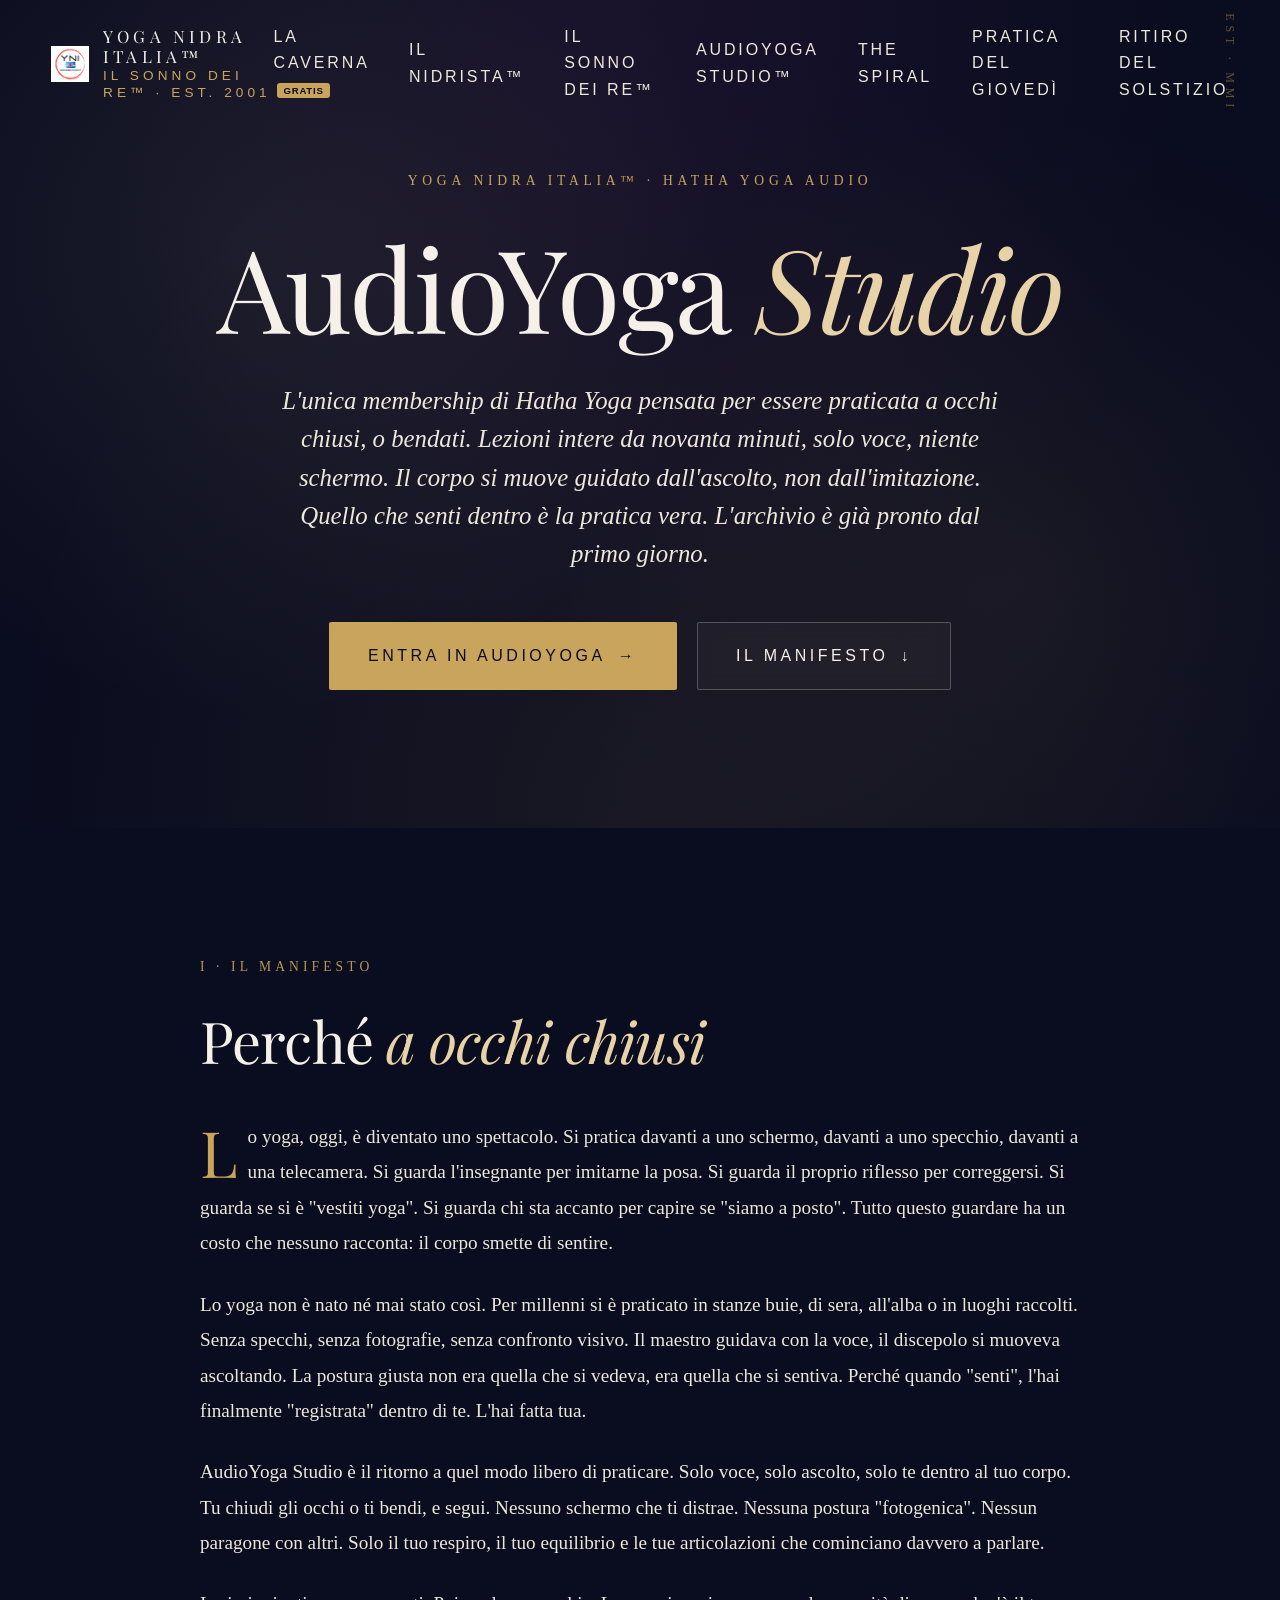
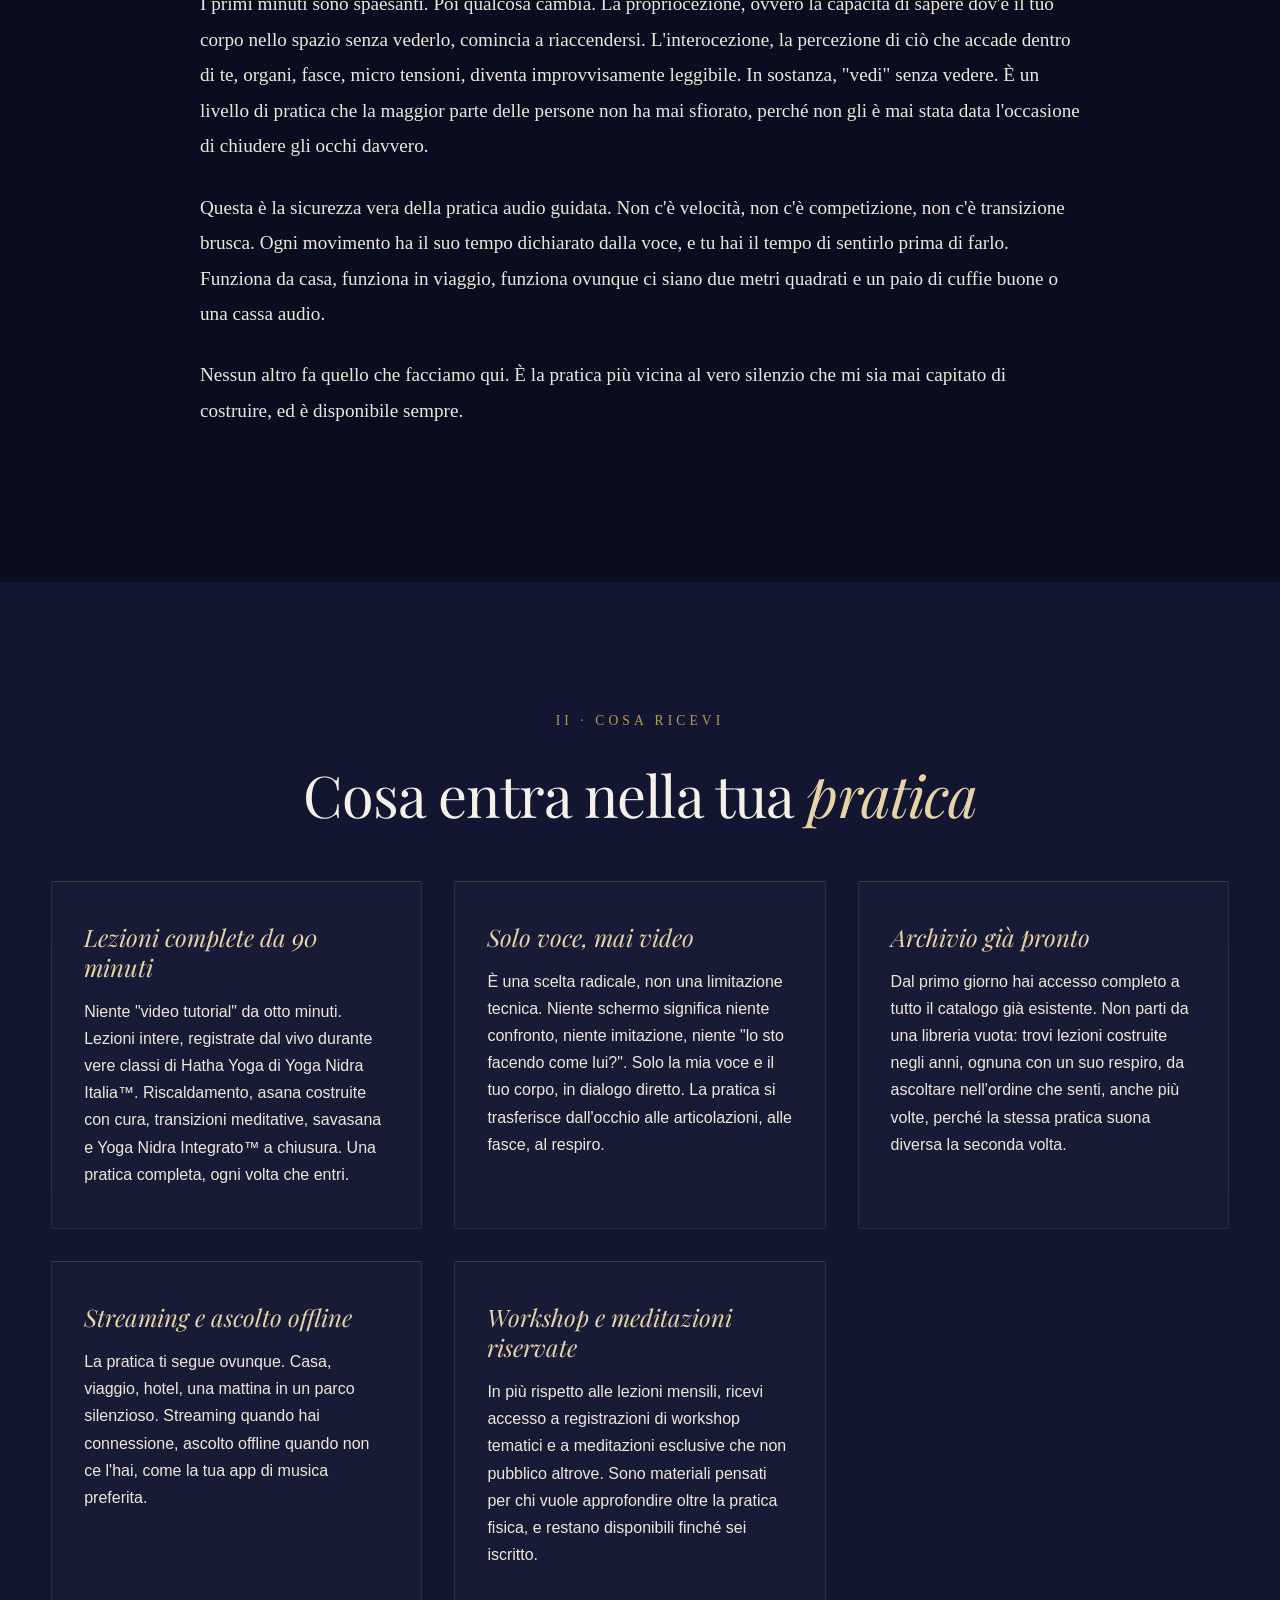
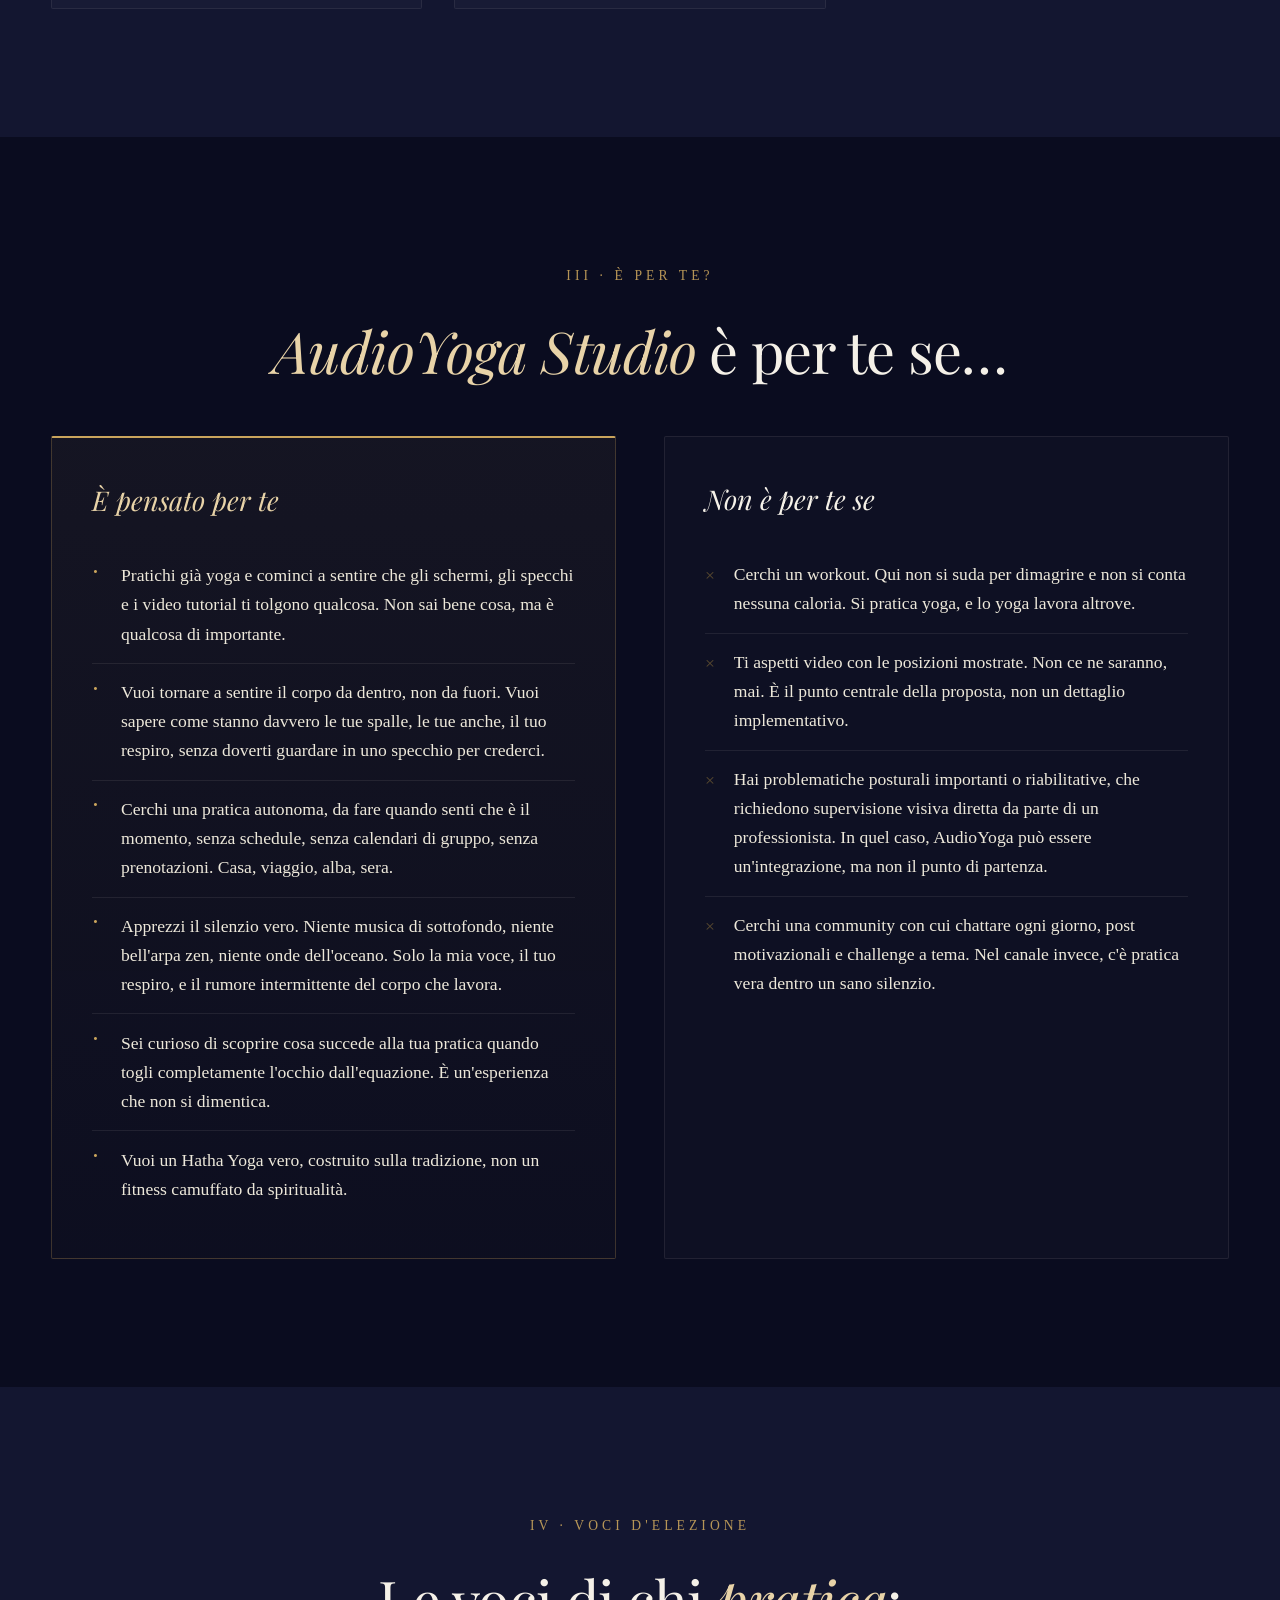
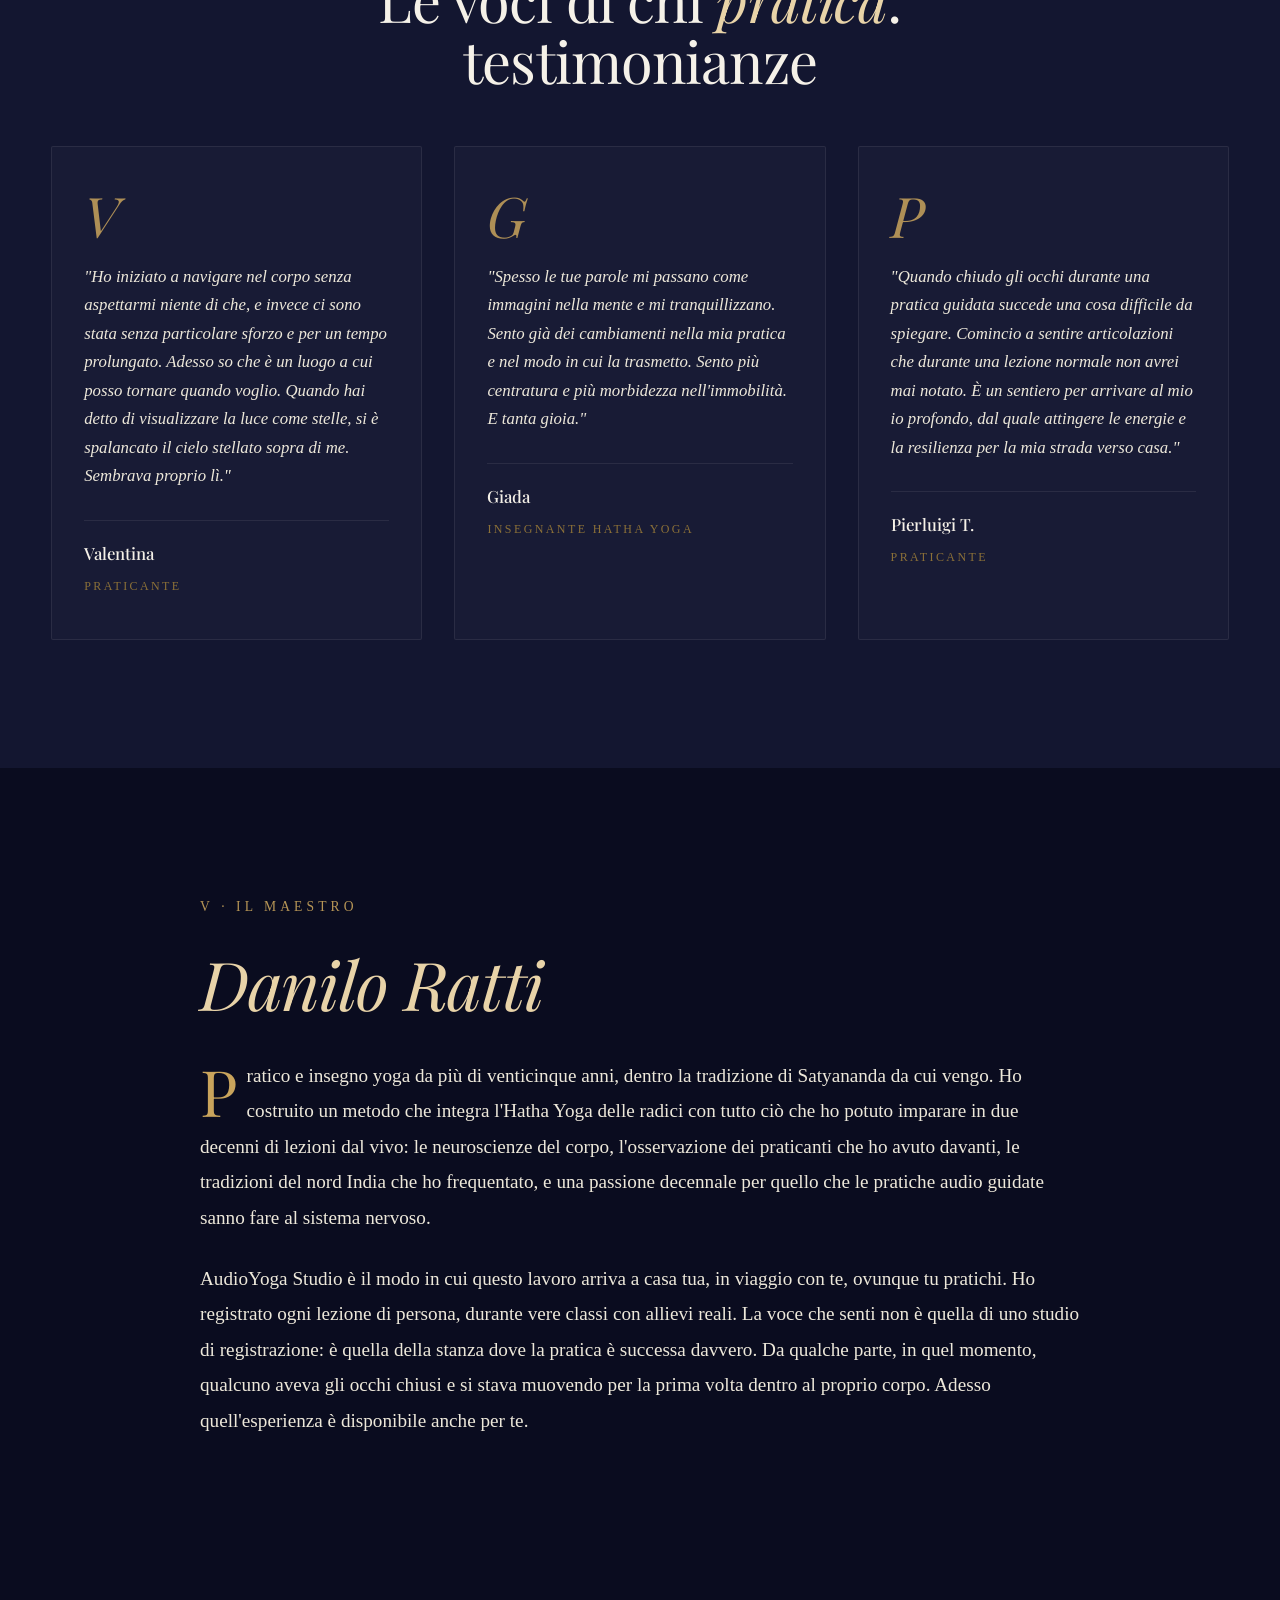
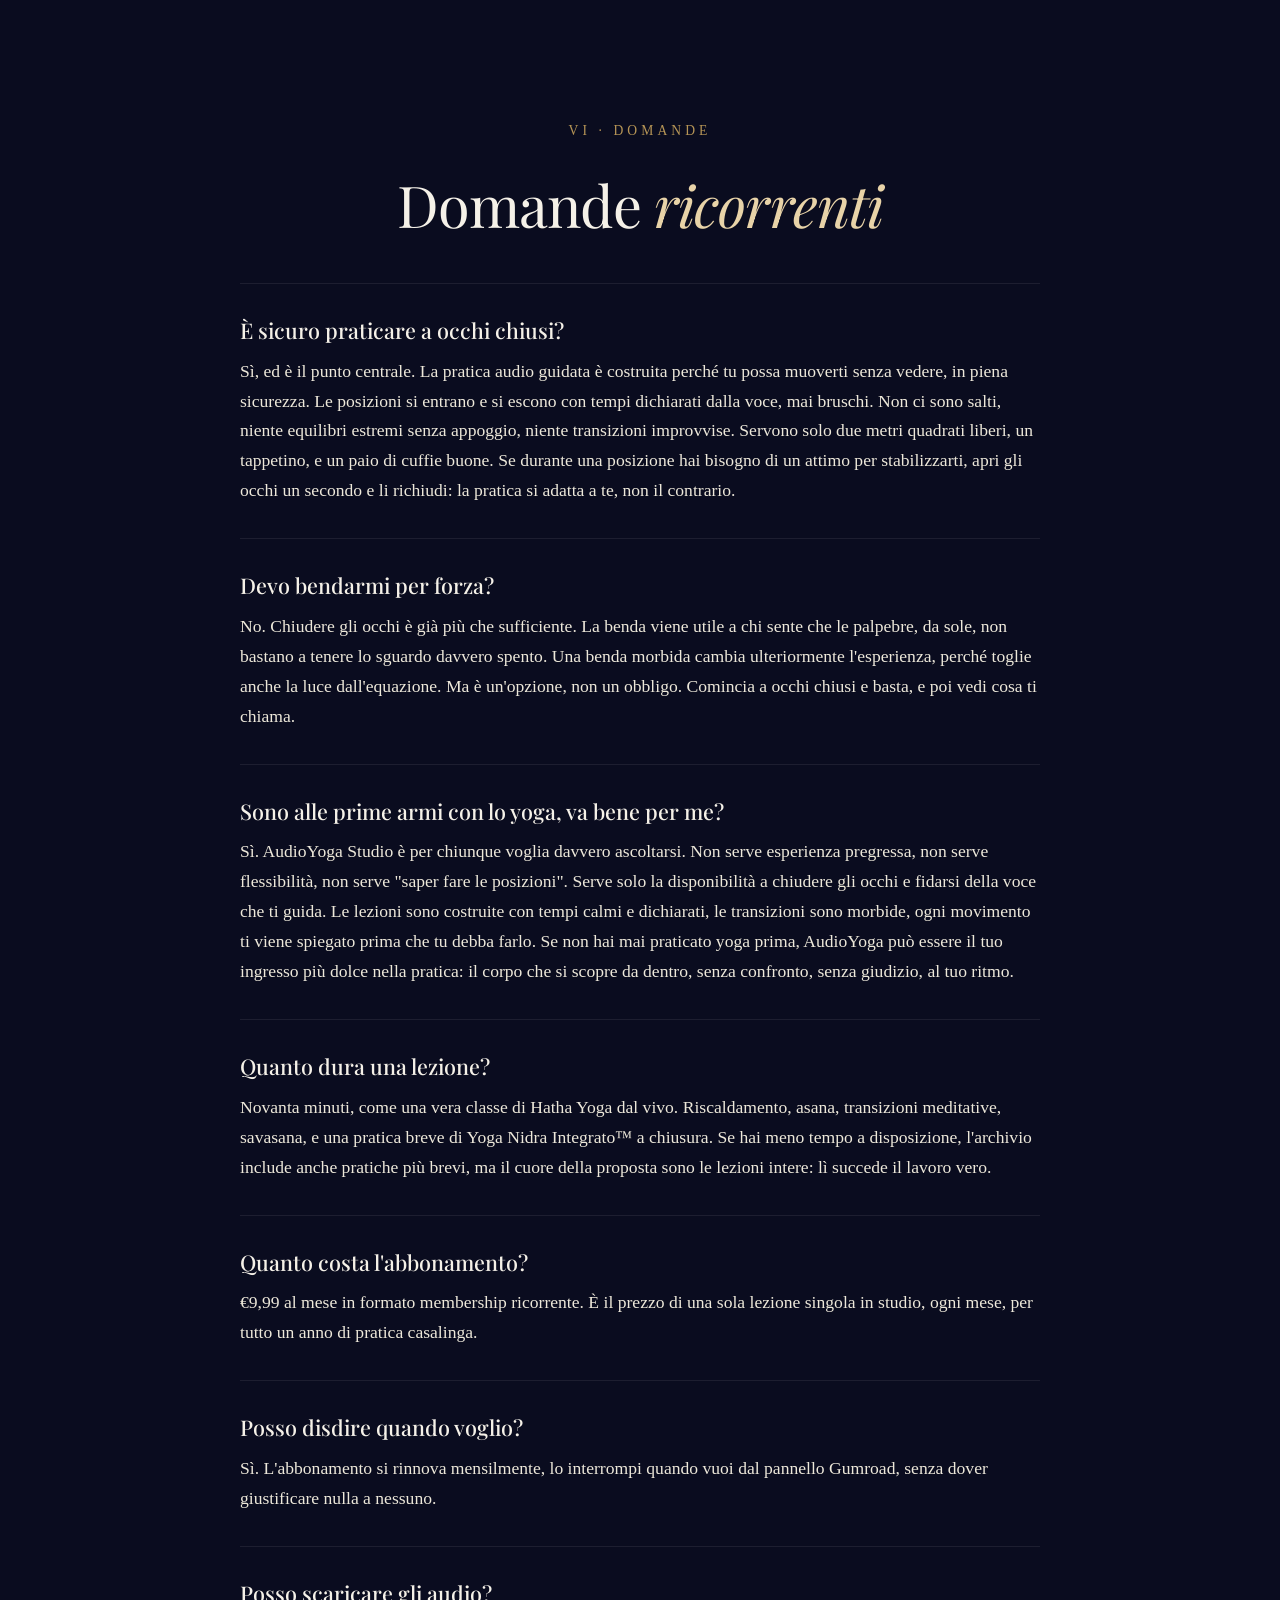
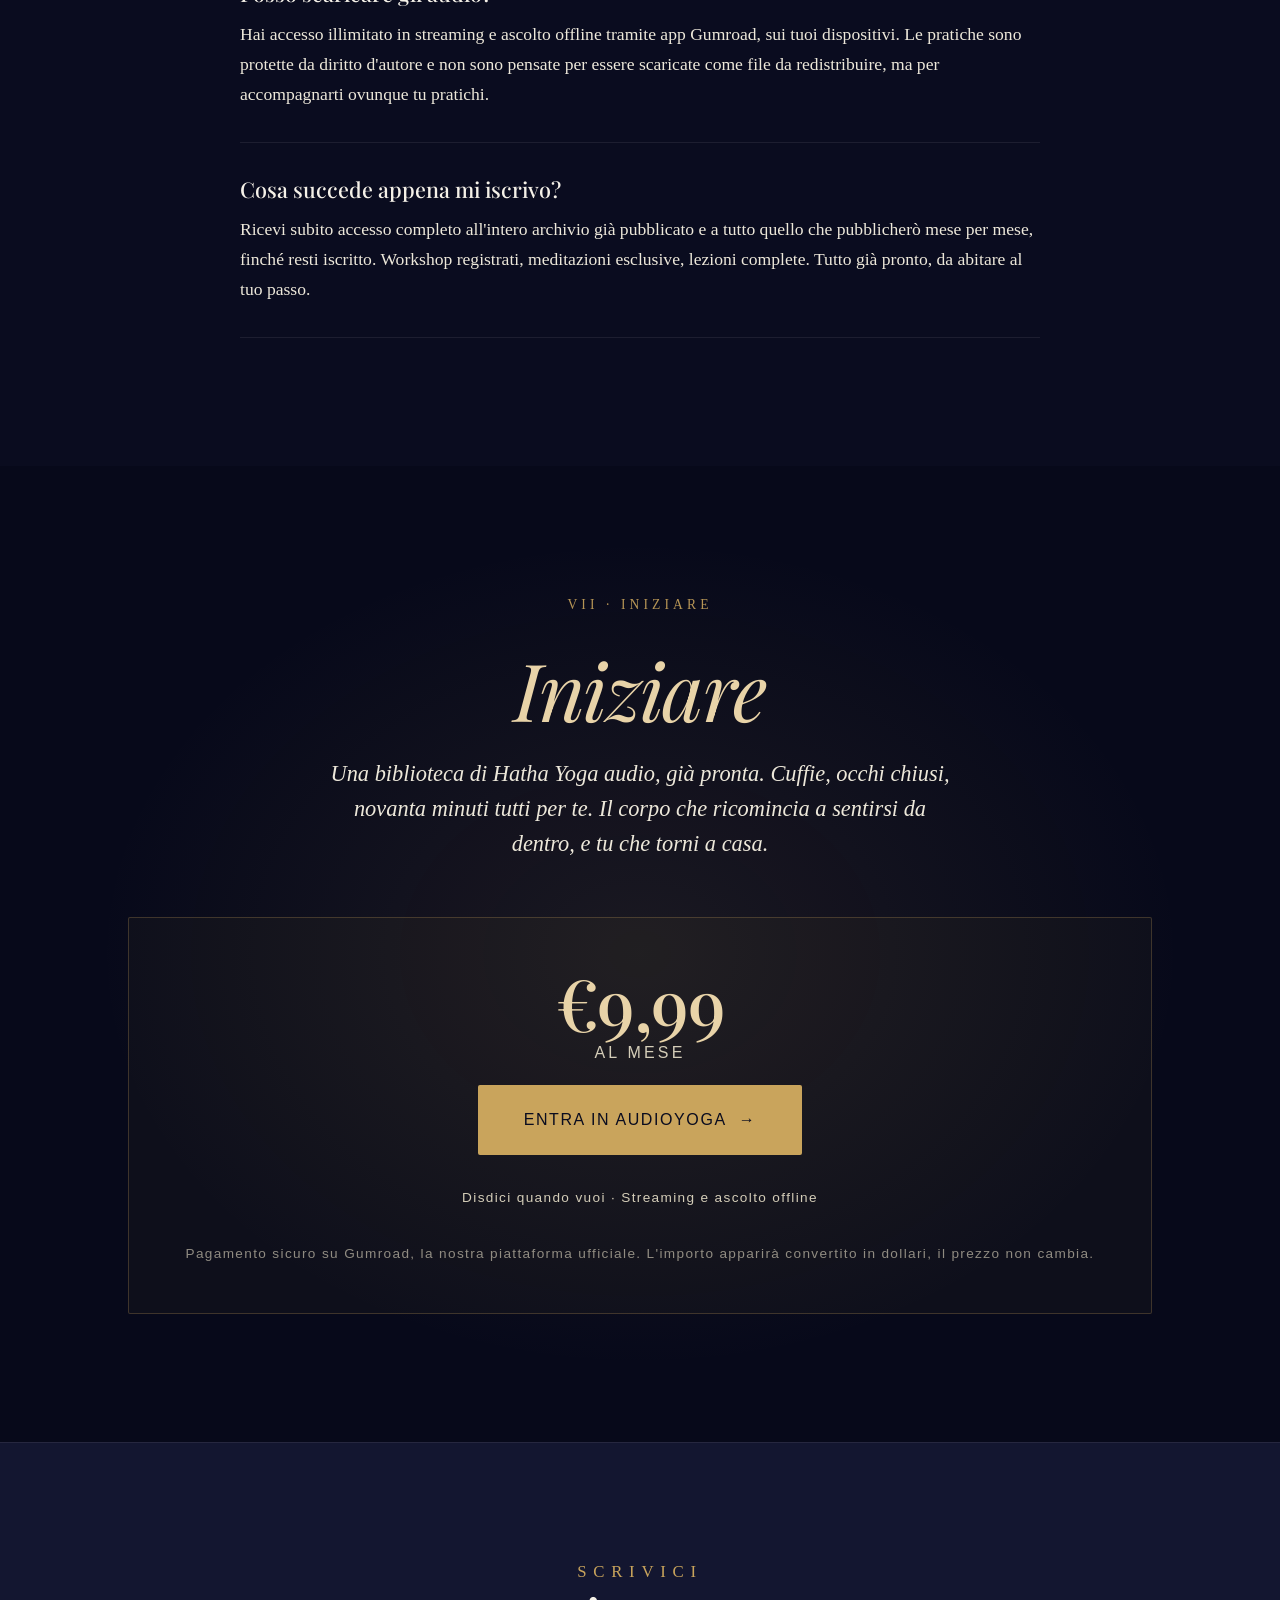
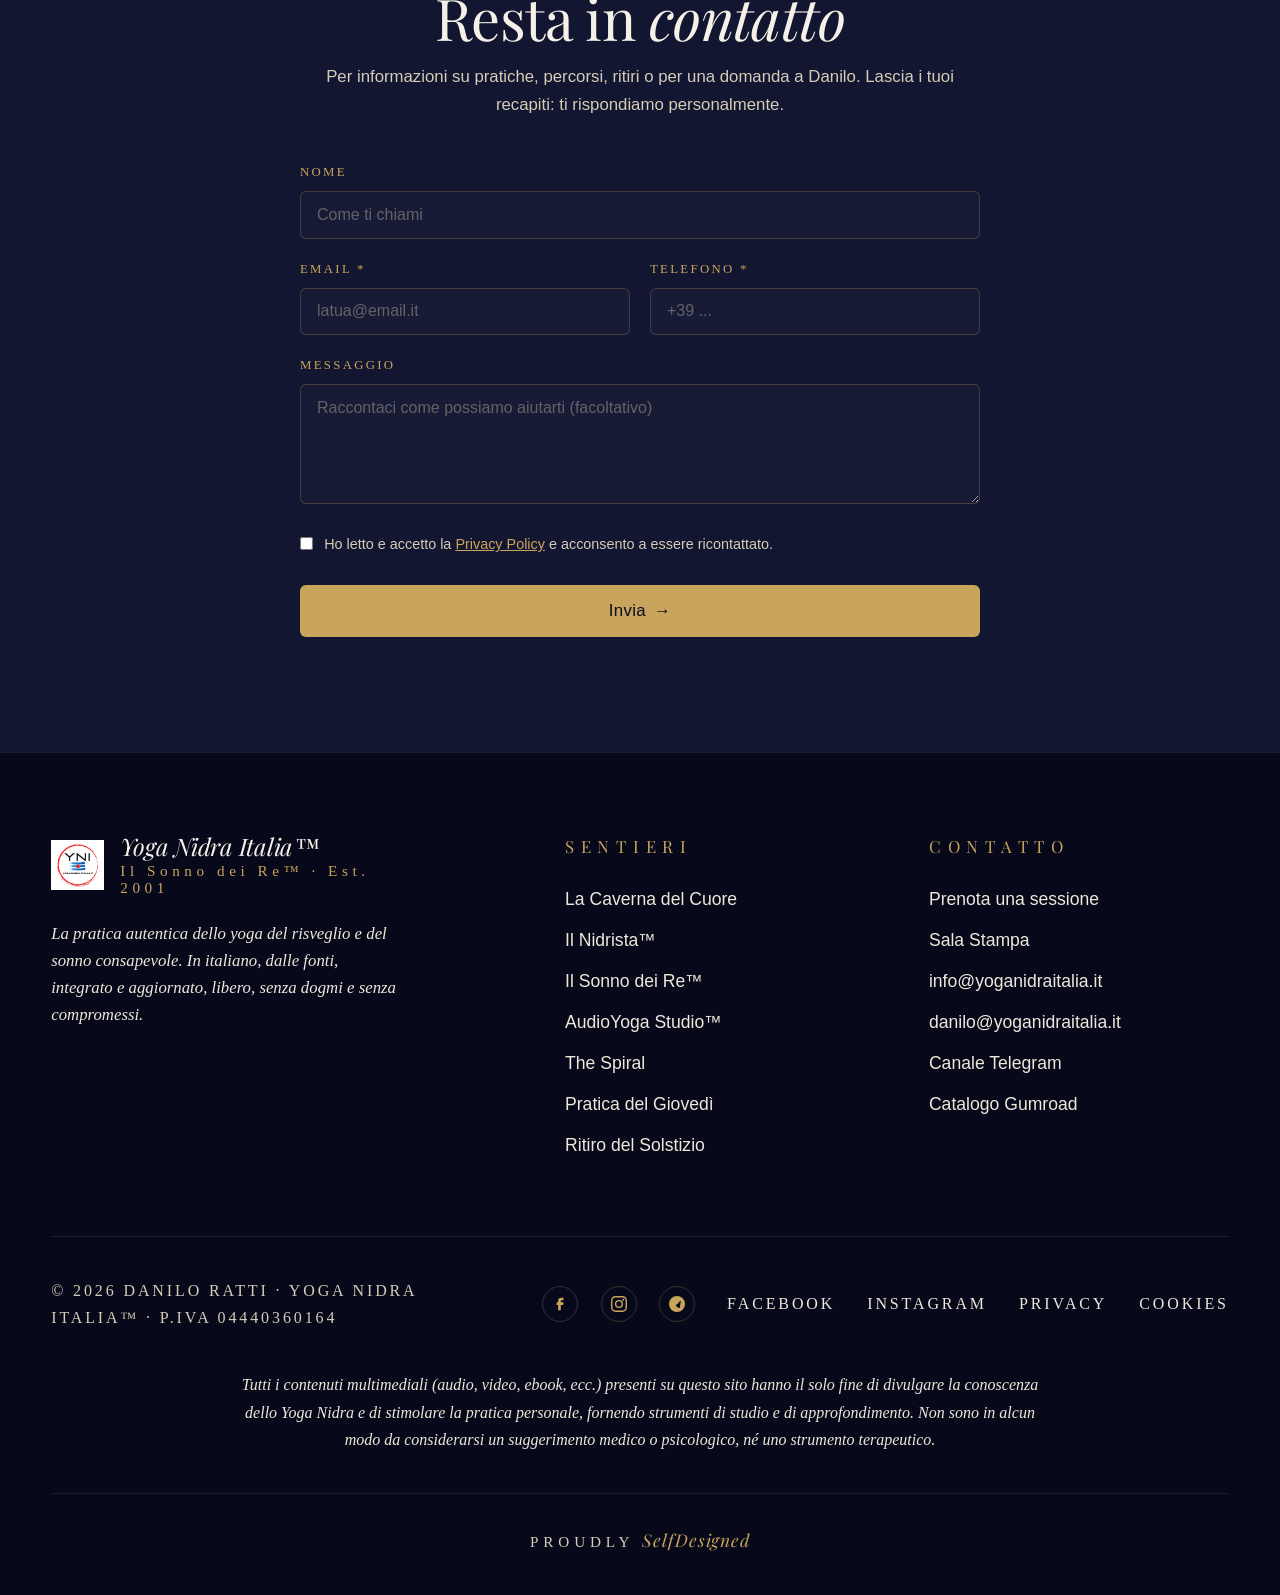
==== commit ba254f01: "Aggiunge pagina Sala Stampa (media.html) Pagina che raggruppa rassegna stampa, podcast e canali di D" ====
--- a/audioyoga-studio.html
+++ b/audioyoga-studio.html
@@ -2713,6 +2713,7 @@
       <h4>Contatto</h4>
       <ul>
         <li><a href="/prenota">Prenota una sessione</a></li>
+        <li><a href="/media">Sala Stampa</a></li>
         <li><a href="mailto:info@yoganidraitalia.it">info@yoganidraitalia.it</a></li>
         <li><a href="mailto:danilo@yoganidraitalia.it">danilo@yoganidraitalia.it</a></li>
         <li><a href="https://t.me/yoganidraitalia" target="_blank" rel="noopener">Canale Telegram</a></li>
